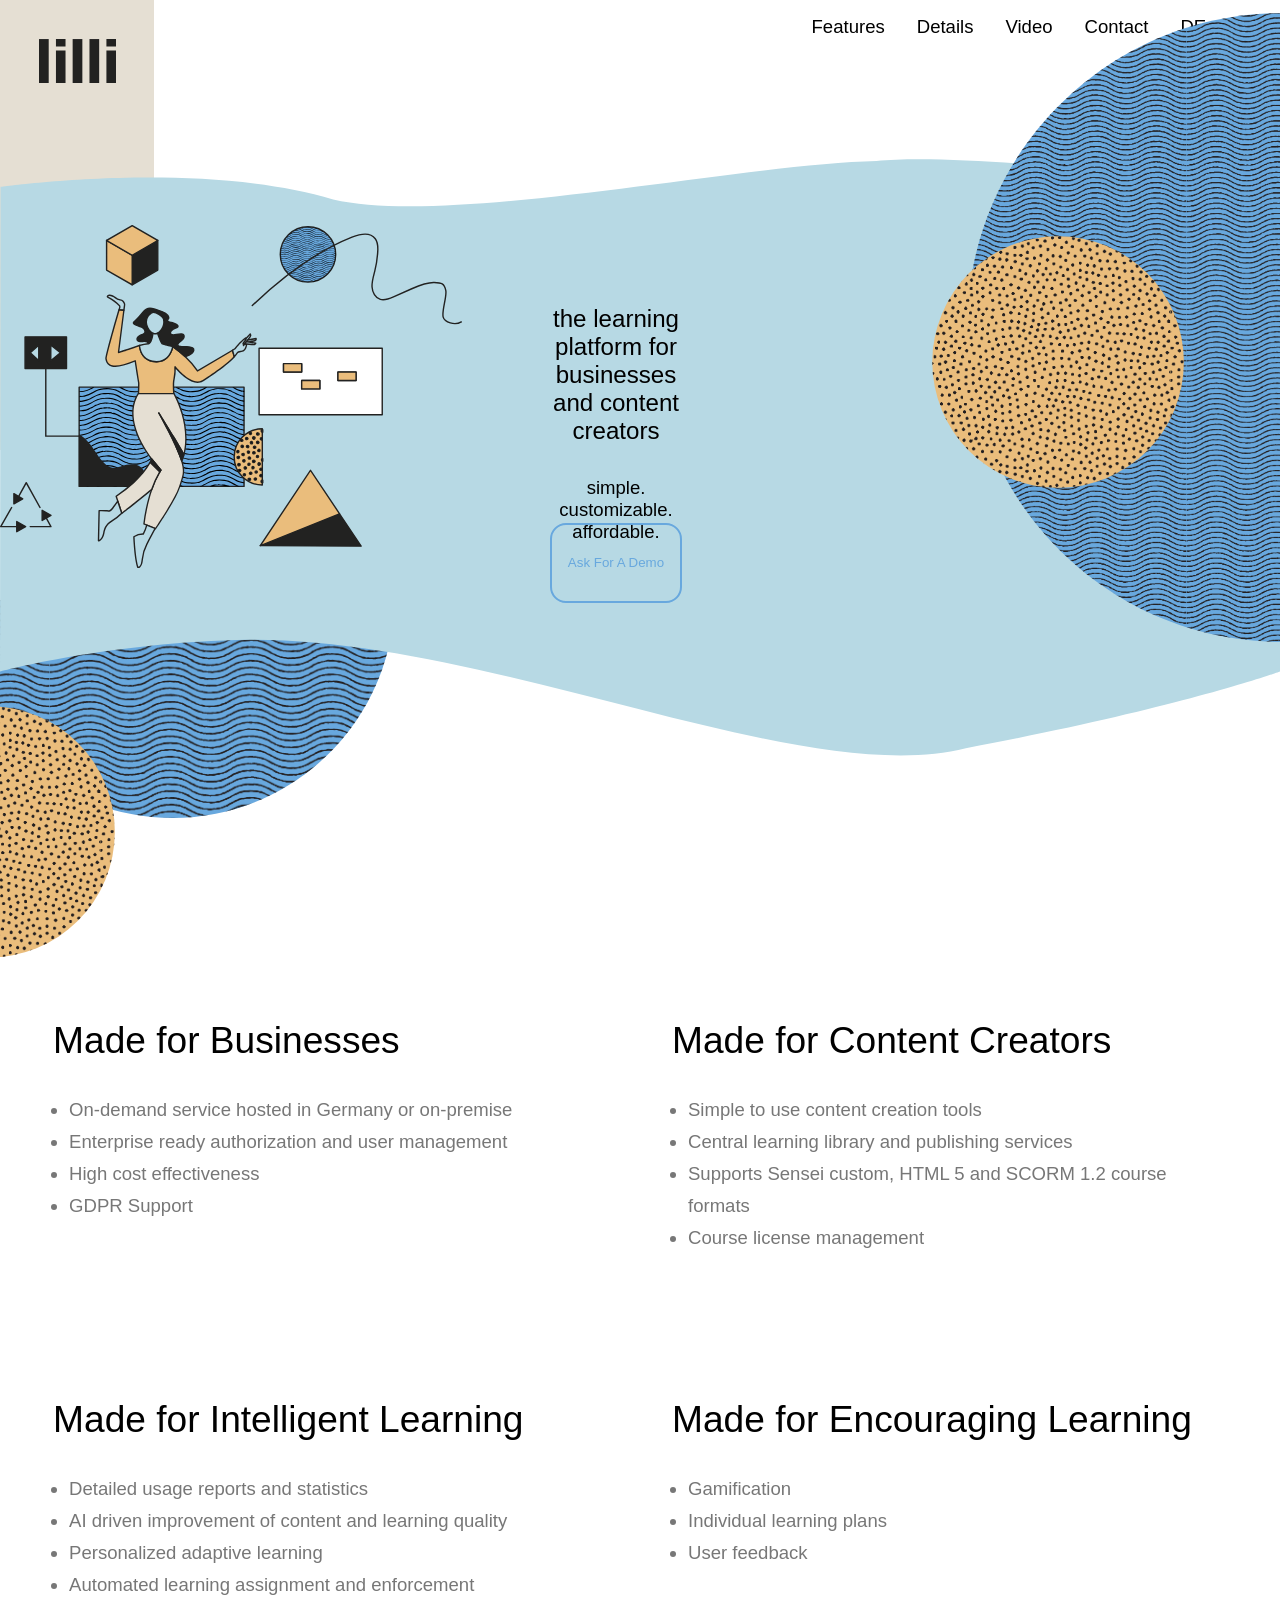
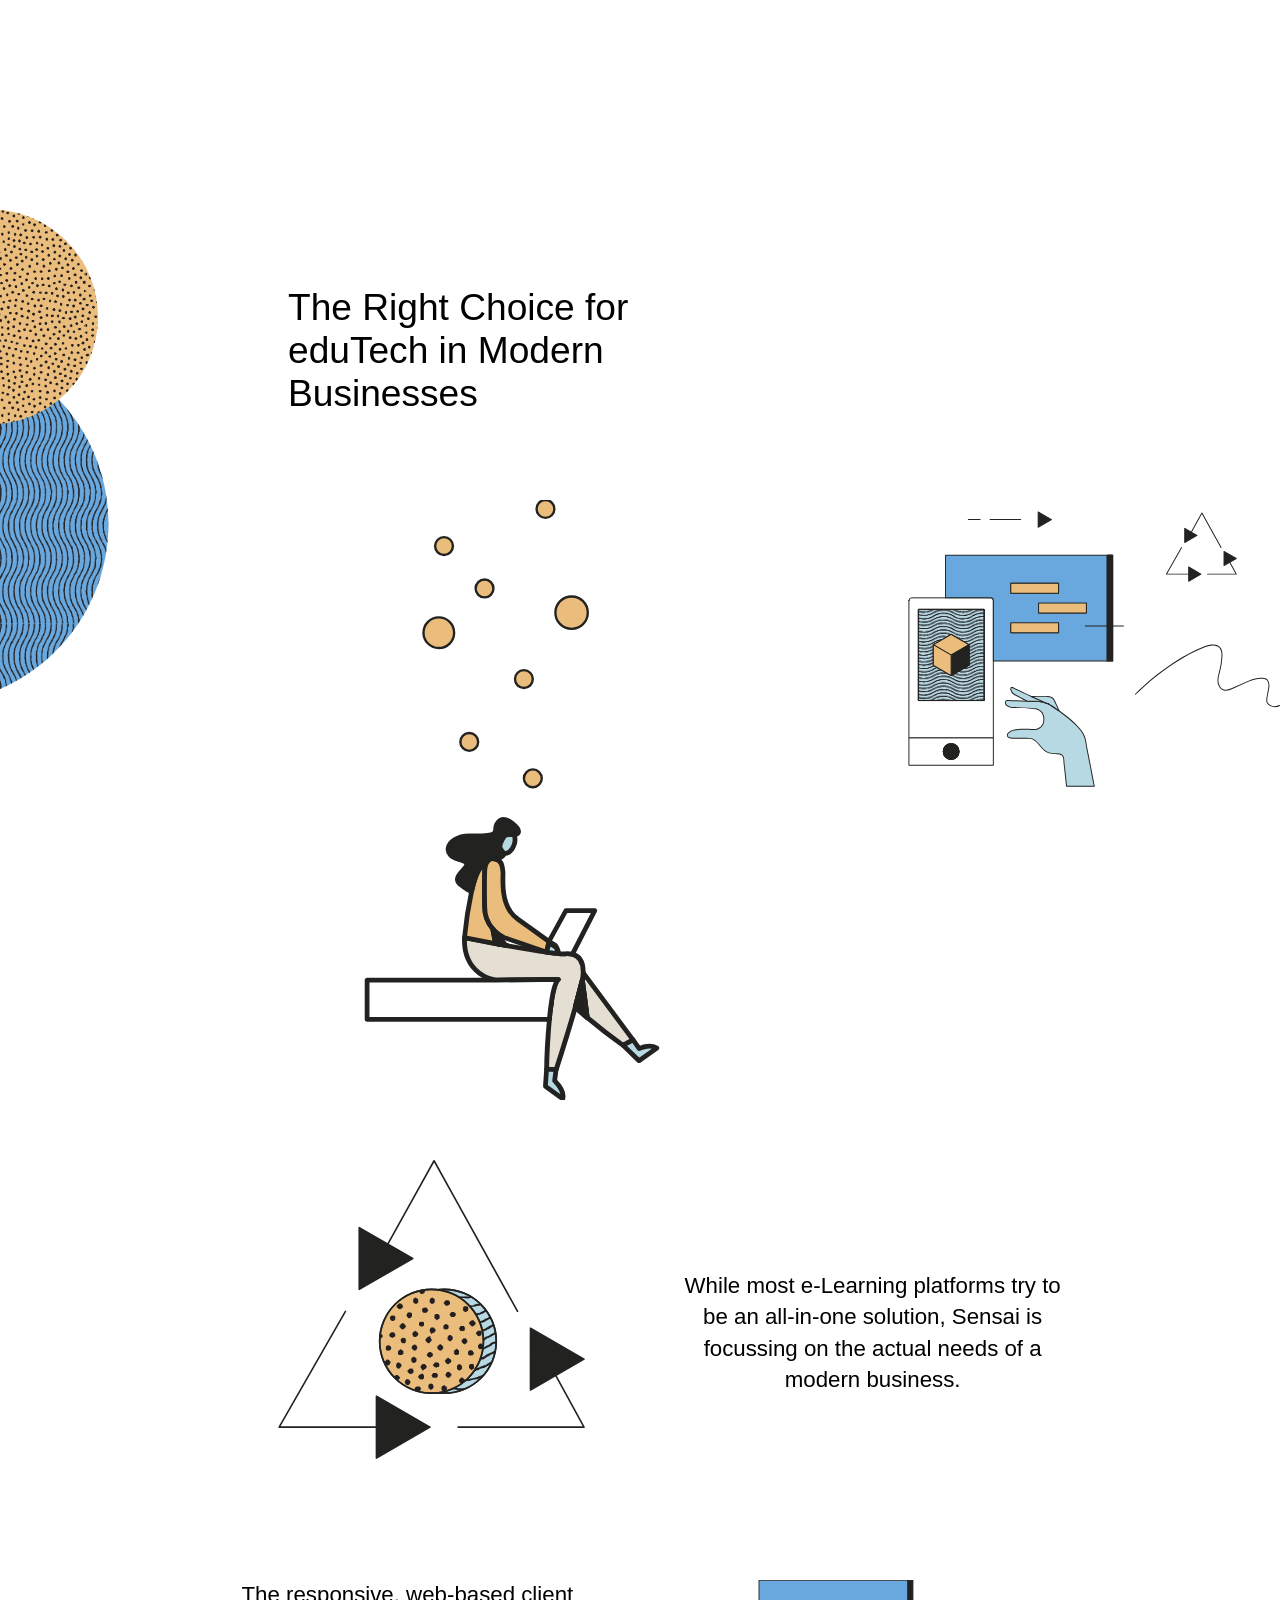
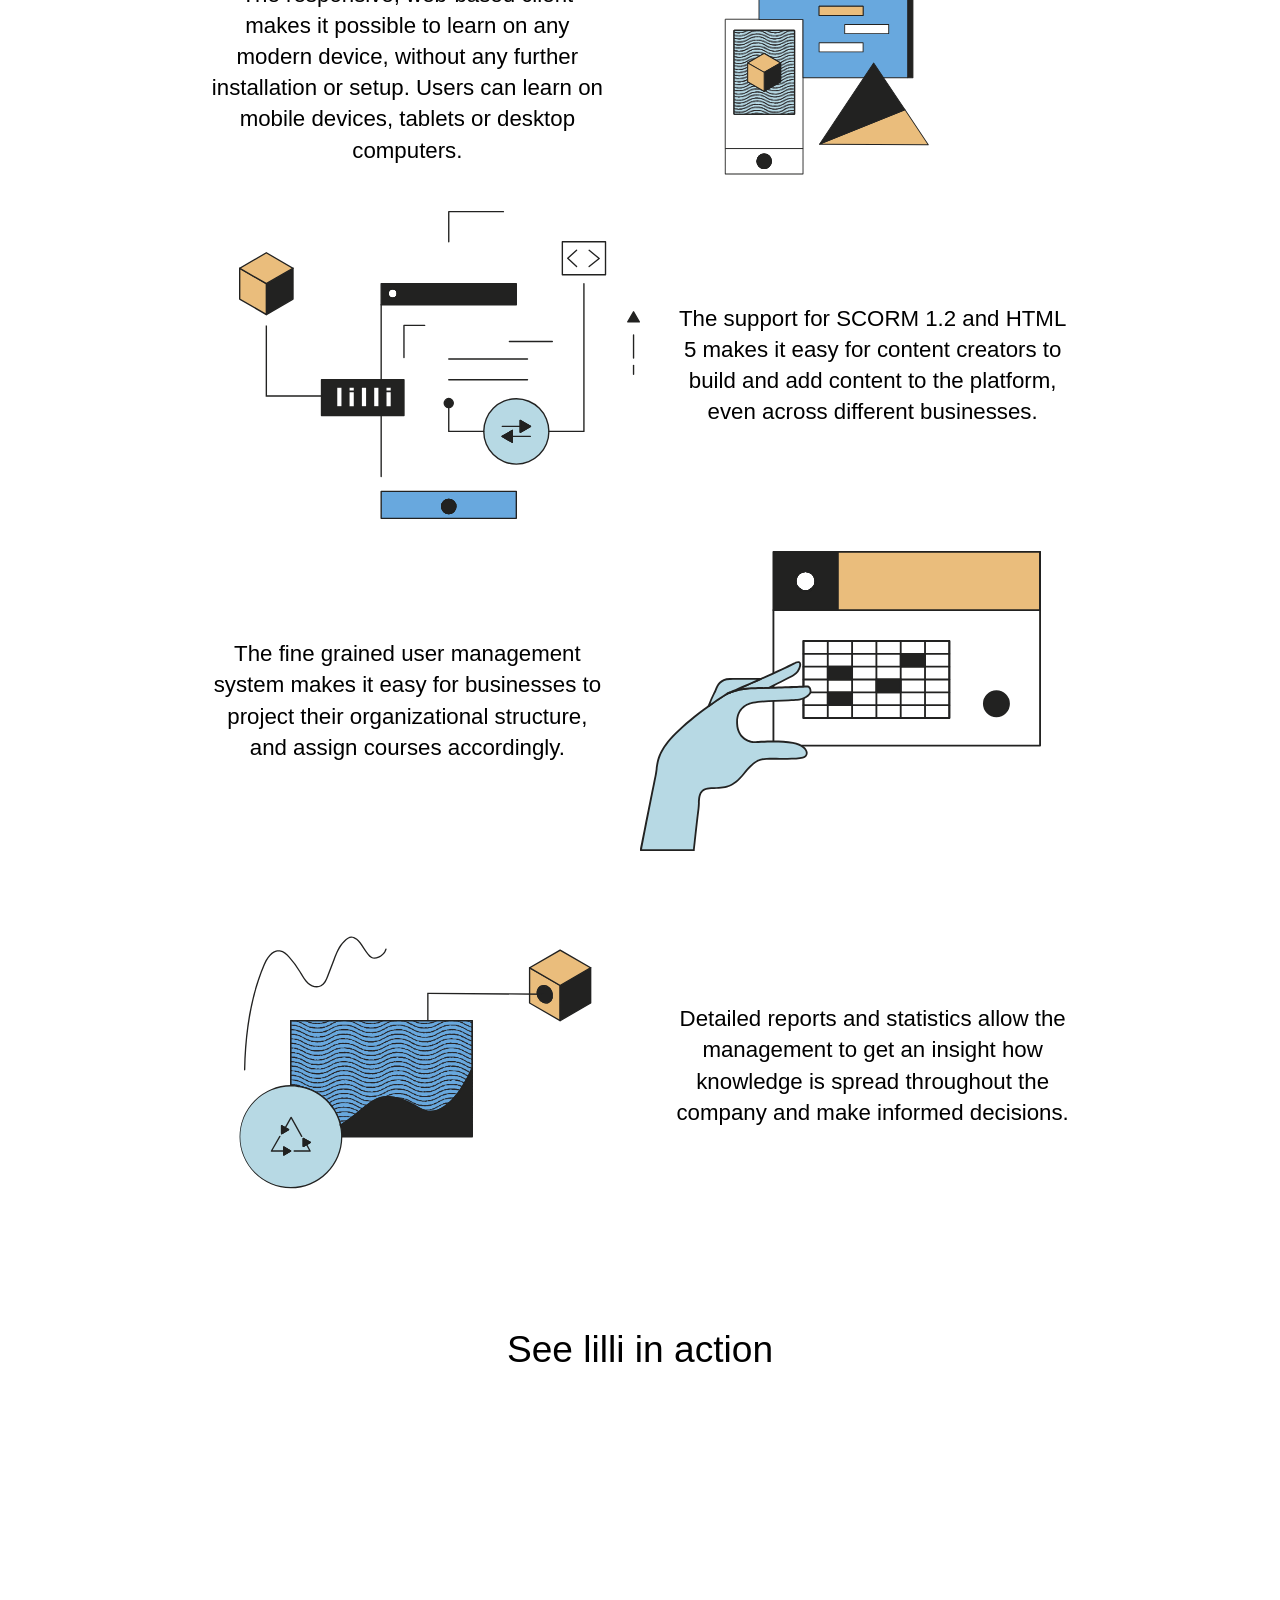
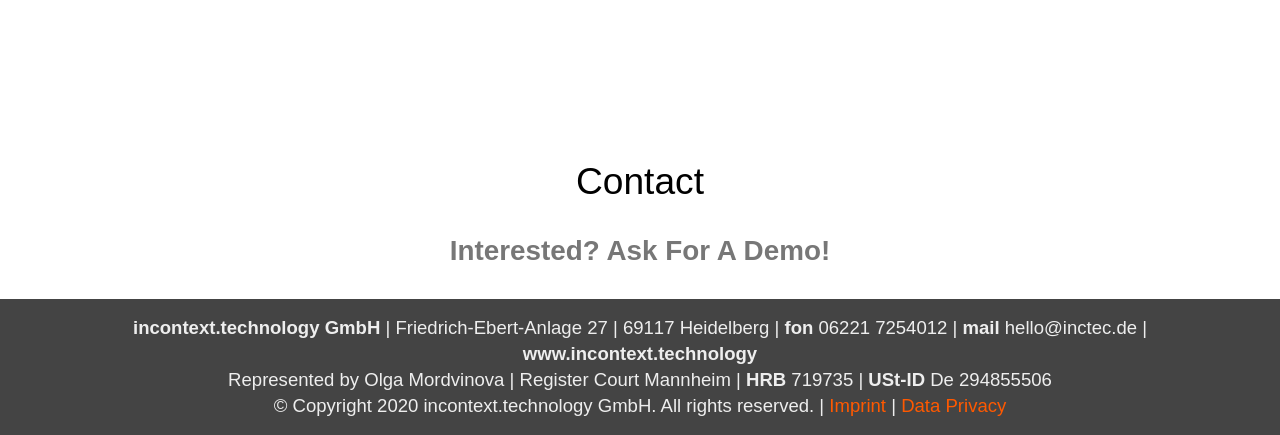
==== index.html @ 3fb10c0f "Build" ====
<!DOCTYPE html><html lang=en><head><meta charset=utf-8><meta http-equiv=X-UA-Compatible content="IE=edge"><meta name=viewport content="width=device-width,initial-scale=1"><link rel=stylesheet href=/css/animate.css><link rel=icon href=/favicon.ico><title>lilli e-learning</title><link href=/css/app.6aef5bbb.css rel=preload as=style><link href=/js/app.1c3b5dbb.js rel=preload as=script><link href=/js/chunk-vendors.791f448d.js rel=preload as=script><link href=/css/app.6aef5bbb.css rel=stylesheet></head><body><noscript><strong>We're sorry but lilli-vue doesn't work properly without JavaScript enabled. Please enable it to continue.</strong></noscript><div id=app></div><script src=/js/chunk-vendors.791f448d.js></script><script src=/js/app.1c3b5dbb.js></script></body></html>
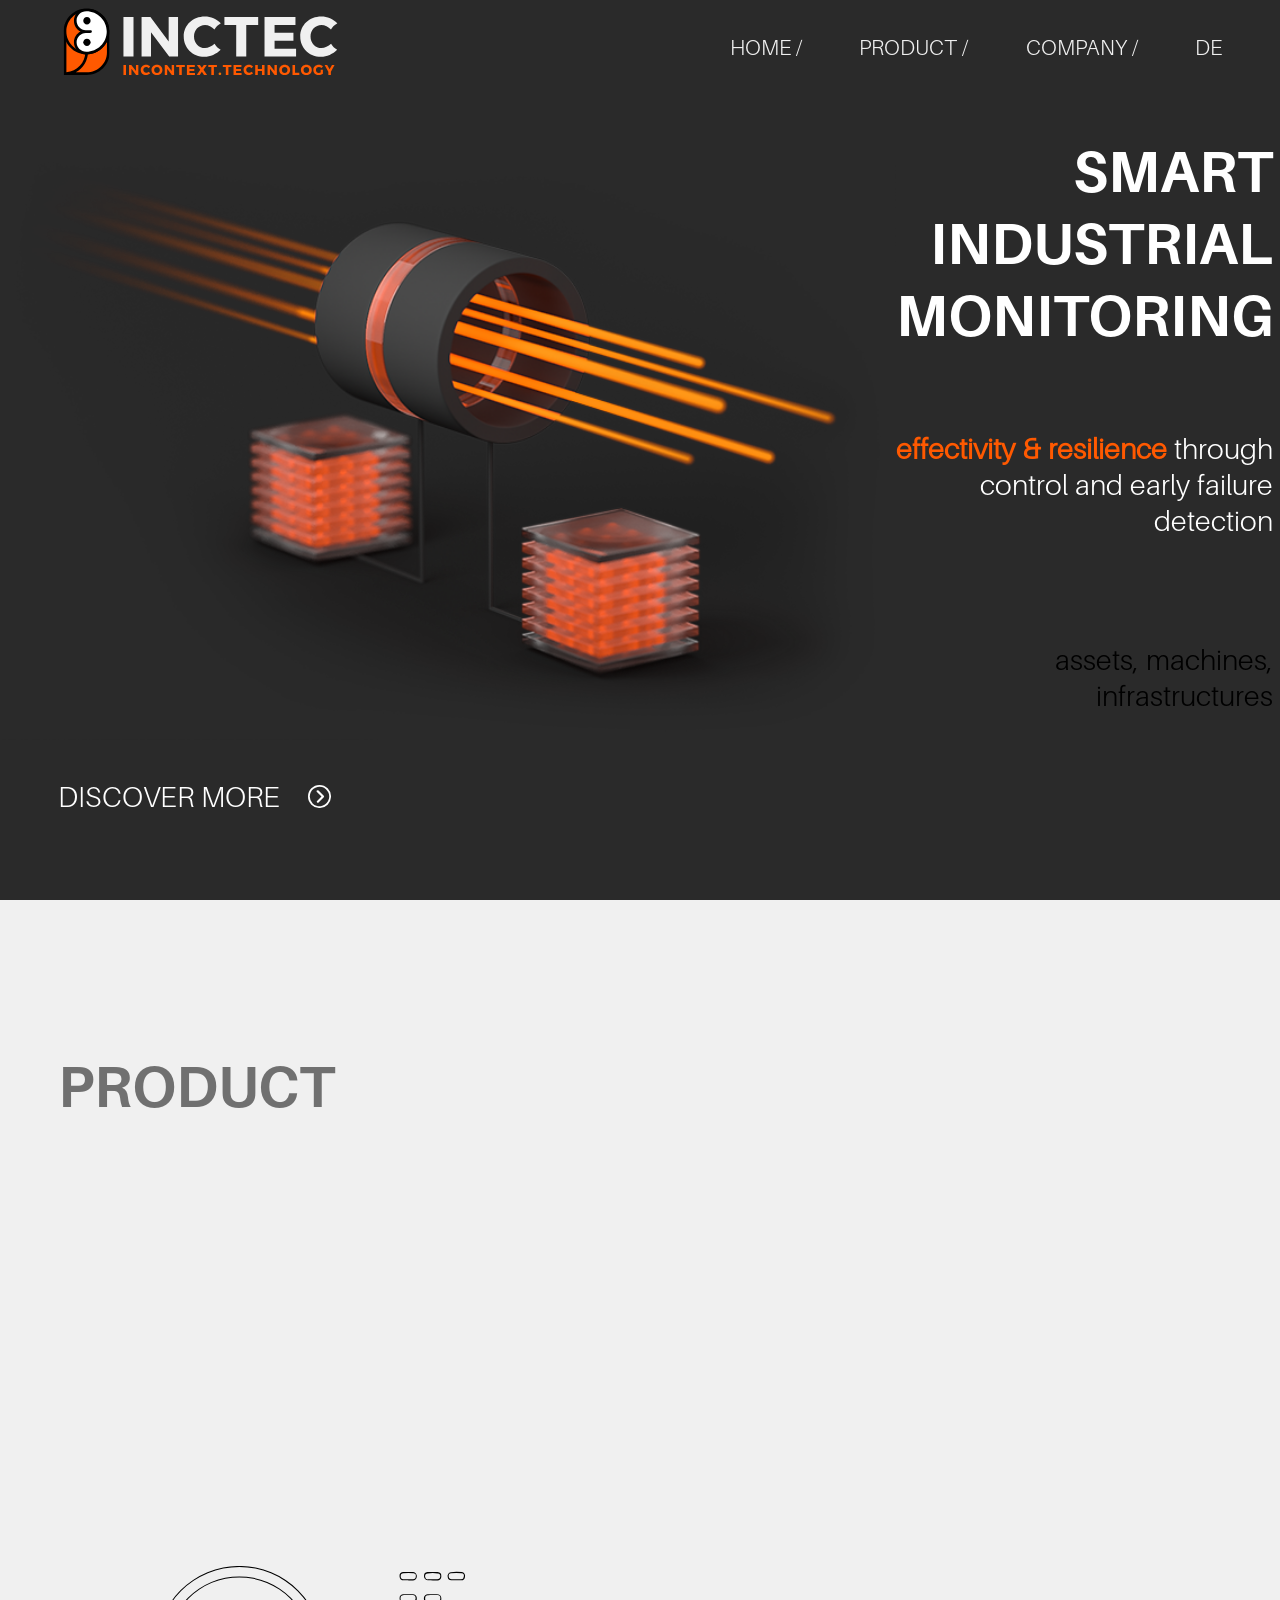
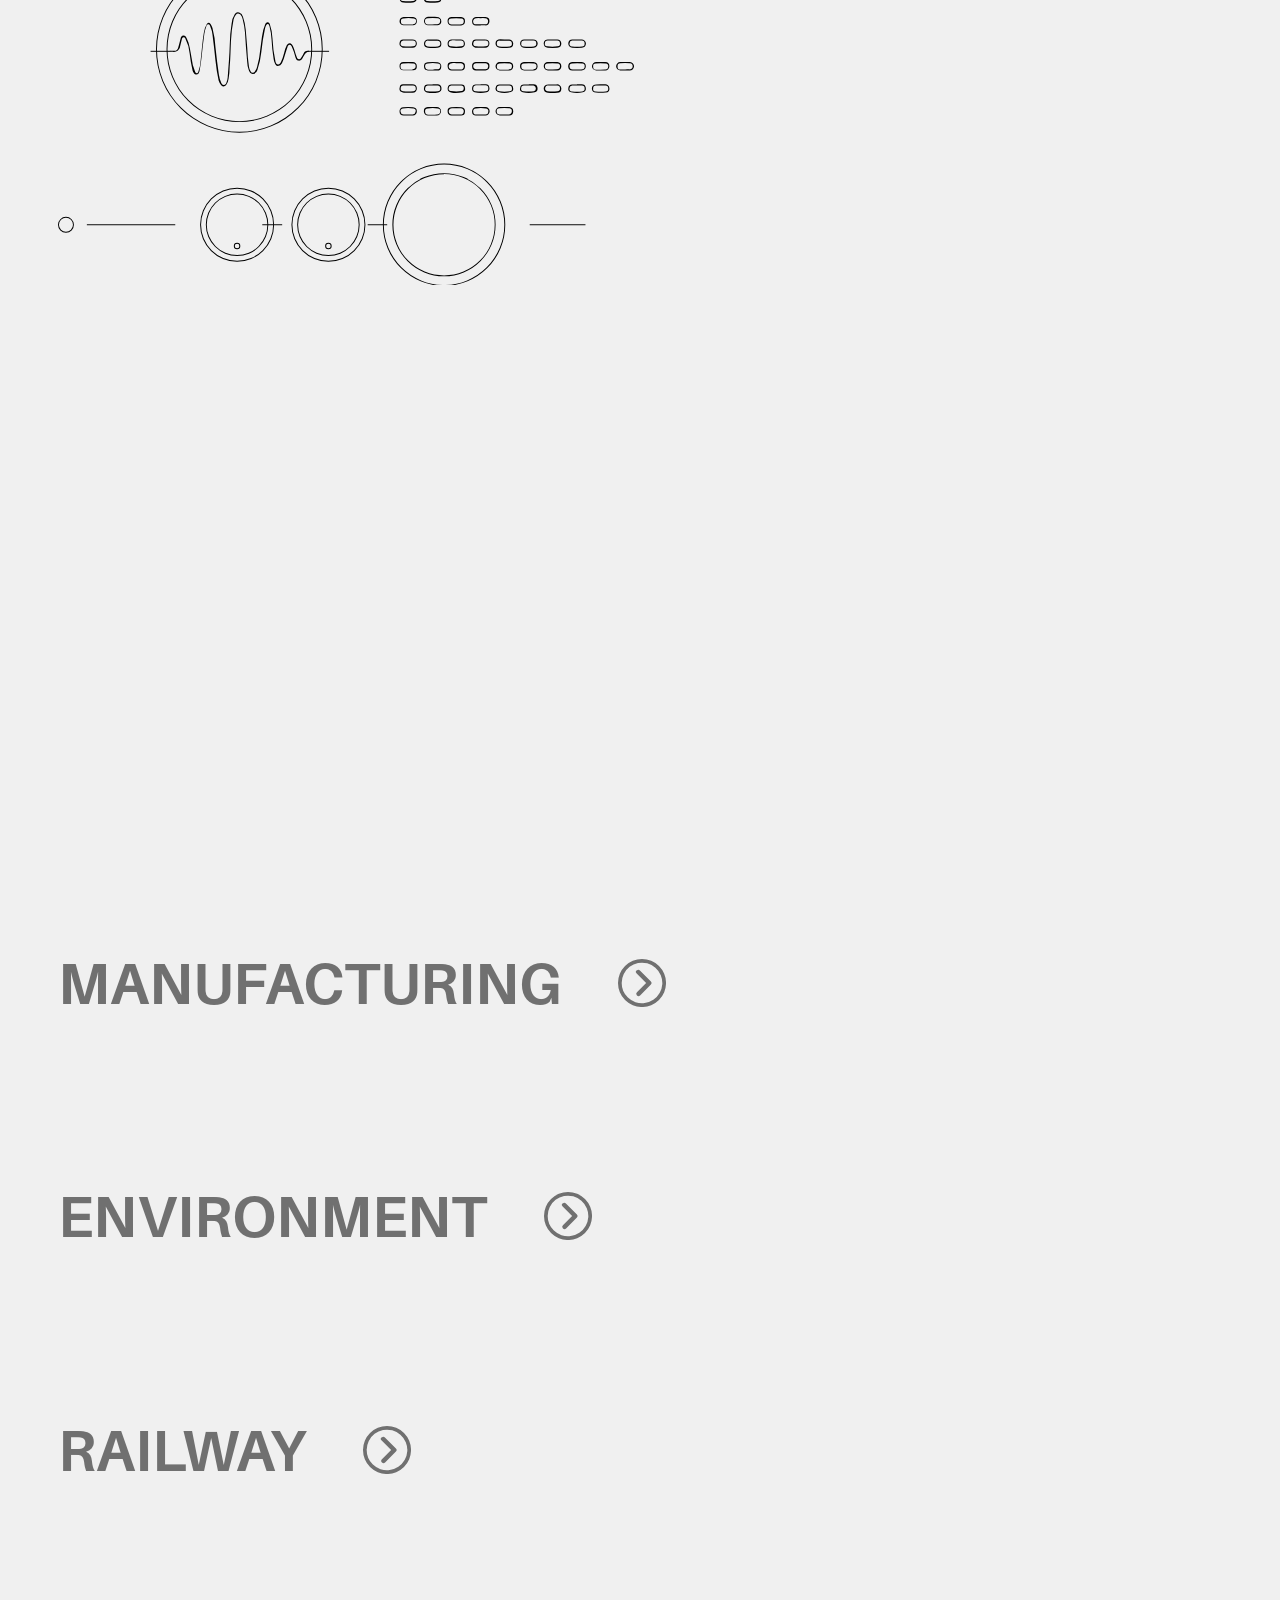
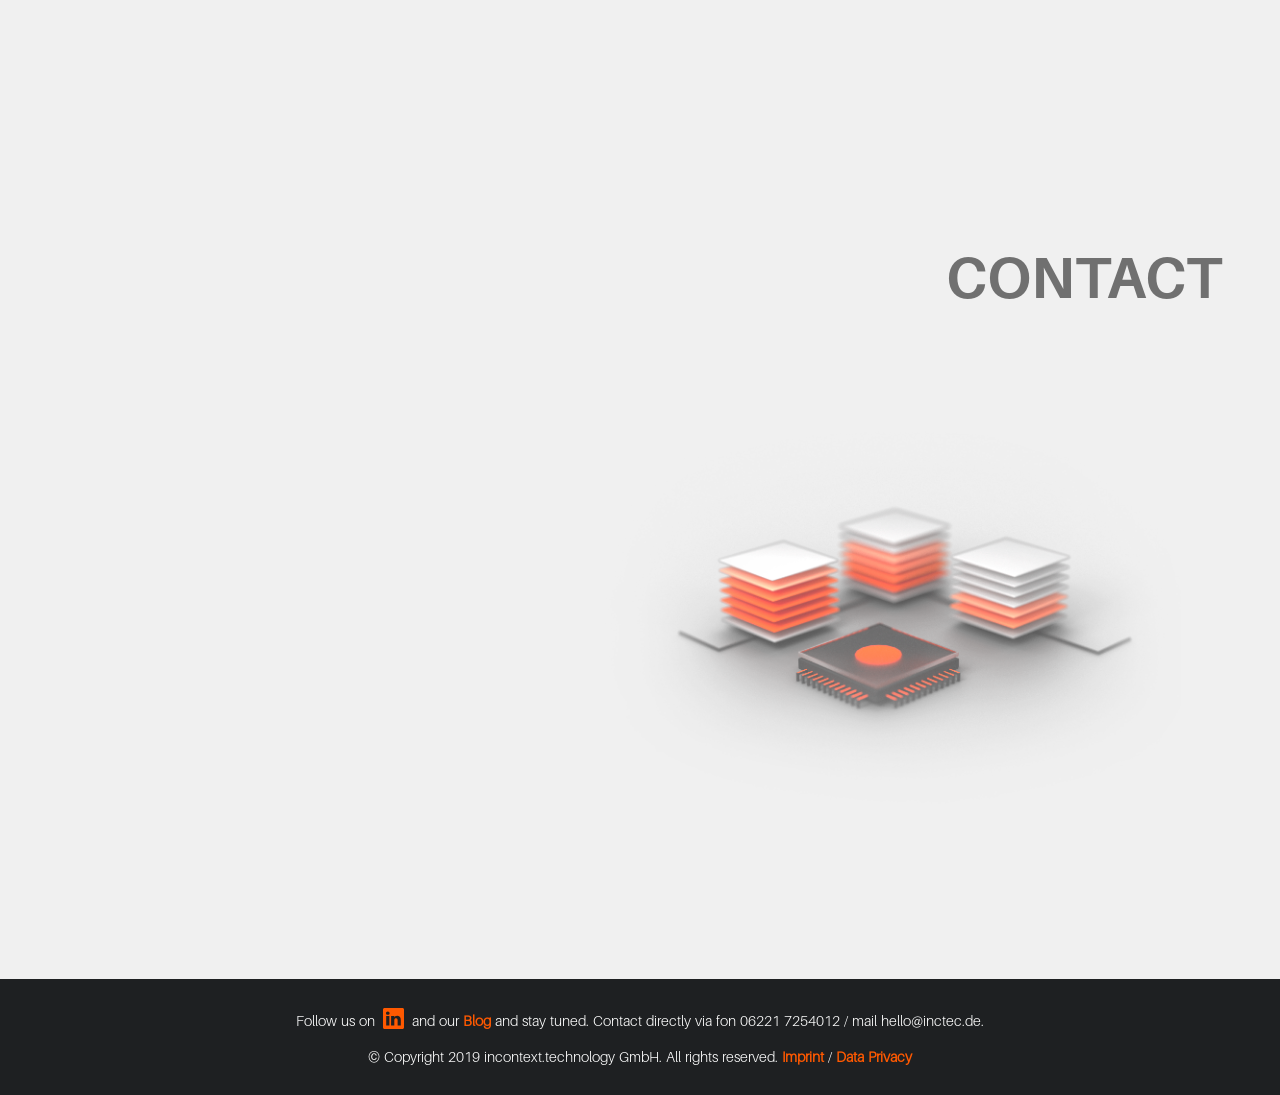
==== commit 3ff5309d: "Build" ====
--- a/index.html
+++ b/index.html
@@ -1 +1,40 @@
-<!DOCTYPE html><html lang=en><head><meta charset=utf-8><meta http-equiv=X-UA-Compatible content="IE=edge"><meta name=viewport content="width=device-width,initial-scale=1"><link rel=stylesheet href=/css/animate.css><link rel=icon href=/favicon.ico><title>lilli e-learning</title><link href=/css/app.6aef5bbb.css rel=preload as=style><link href=/js/app.1c3b5dbb.js rel=preload as=script><link href=/js/chunk-vendors.791f448d.js rel=preload as=script><link href=/css/app.6aef5bbb.css rel=stylesheet></head><body><noscript><strong>We're sorry but lilli-vue doesn't work properly without JavaScript enabled. Please enable it to continue.</strong></noscript><div id=app></div><script src=/js/chunk-vendors.791f448d.js></script><script src=/js/app.1c3b5dbb.js></script></body></html>+<!doctype html>
+<html data-n-head-ssr>
+  <head>
+    <title>inctec</title><meta data-n-head="ssr" charset="utf-8"><meta data-n-head="ssr" name="viewport" content="width=device-width,initial-scale=1"><meta data-n-head="ssr" data-hid="description" name="description" content=""><link data-n-head="ssr" rel="apple-touch-icon" sizes="180x180" href="/apple-touch-icon.png"><link data-n-head="ssr" rel="icon" type="image/png" sizes="32x32" href="/favicon-32x32.png"><link data-n-head="ssr" rel="icon" type="image/png" sizes="16x16" href="/favicon-16x16.png"><link data-n-head="ssr" rel="manifest" href="/site.webmanifest"><link data-n-head="ssr" rel="mask-icon" href="/safari-pinned-tab.svg" color="#5bbad5"><link data-n-head="ssr" rel="icon" type="image/x-icon" href="/favicon.ico"><link rel="preload" href="/_nuxt/73c72b4.js" as="script"><link rel="preload" href="/_nuxt/3818dc6.js" as="script"><link rel="preload" href="/_nuxt/6049a89.js" as="script"><link rel="preload" href="/_nuxt/32f80d7.js" as="script"><link rel="preload" href="/_nuxt/b8cbcbb.js" as="script"><style data-vue-ssr-id="517a8dd7:0 71b9472c:0 fa7ff0ca:0 78ee6106:0 1b7833da:0 f6b95dd4:0 1930a9a0:0">code[class*=language-],pre[class*=language-]{color:#000;background:0 0;text-shadow:0 1px #fff;font-family:Consolas,Monaco,"Andale Mono","Ubuntu Mono",monospace;font-size:1em;text-align:left;white-space:pre;word-spacing:normal;word-break:normal;word-wrap:normal;line-height:1.5;-moz-tab-size:4;-o-tab-size:4;tab-size:4;-webkit-hyphens:none;-ms-hyphens:none;hyphens:none}code[class*=language-] ::-moz-selection,code[class*=language-]::-moz-selection,pre[class*=language-] ::-moz-selection,pre[class*=language-]::-moz-selection{text-shadow:none;background:#b3d4fc}code[class*=language-] ::selection,code[class*=language-]::selection,pre[class*=language-] ::selection,pre[class*=language-]::selection{text-shadow:none;background:#b3d4fc}@media print{code[class*=language-],pre[class*=language-]{text-shadow:none}}pre[class*=language-]{padding:1em;margin:.5em 0;overflow:auto}:not(pre)>code[class*=language-],pre[class*=language-]{background:#f5f2f0}:not(pre)>code[class*=language-]{padding:.1em;border-radius:.3em;white-space:normal}.token.cdata,.token.comment,.token.doctype,.token.prolog{color:#708090}.token.punctuation{color:#999}.token.namespace{opacity:.7}.token.boolean,.token.constant,.token.deleted,.token.number,.token.property,.token.symbol,.token.tag{color:#905}.token.attr-name,.token.builtin,.token.char,.token.inserted,.token.selector,.token.string{color:#690}.language-css .token.string,.style .token.string,.token.entity,.token.operator,.token.url{color:#9a6e3a;background:hsla(0,0%,100%,.5)}.token.atrule,.token.attr-value,.token.keyword{color:#07a}.token.class-name,.token.function{color:#dd4a68}.token.important,.token.regex,.token.variable{color:#e90}.token.bold,.token.important{font-weight:700}.token.italic{font-style:italic}.token.entity{cursor:help}/*!
+ * animate.css - https://animate.style/
+ * Version - 4.1.1
+ * Licensed under the MIT license - http://opensource.org/licenses/MIT
+ *
+ * Copyright (c) 2020 Animate.css
+ */:root{--animate-duration:1s;--animate-delay:1s;--animate-repeat:1}.animate__animated{-webkit-animation-duration:1s;-webkit-animation-duration:var(--animate-duration);animation-duration:1s;animation-duration:var(--animate-duration);-webkit-animation-fill-mode:both;animation-fill-mode:both}.animate__animated.animate__infinite{-webkit-animation-iteration-count:infinite;animation-iteration-count:infinite}.animate__animated.animate__repeat-1{-webkit-animation-iteration-count:1;-webkit-animation-iteration-count:var(--animate-repeat);animation-iteration-count:1;animation-iteration-count:var(--animate-repeat)}.animate__animated.animate__repeat-2{-webkit-animation-iteration-count:2;-webkit-animation-iteration-count:calc(var(--animate-repeat)*2);animation-iteration-count:2;animation-iteration-count:calc(var(--animate-repeat)*2)}.animate__animated.animate__repeat-3{-webkit-animation-iteration-count:3;-webkit-animation-iteration-count:calc(var(--animate-repeat)*3);animation-iteration-count:3;animation-iteration-count:calc(var(--animate-repeat)*3)}.animate__animated.animate__delay-1s{-webkit-animation-delay:1s;-webkit-animation-delay:var(--animate-delay);animation-delay:1s;animation-delay:var(--animate-delay)}.animate__animated.animate__delay-2s{-webkit-animation-delay:2s;-webkit-animation-delay:calc(var(--animate-delay)*2);animation-delay:2s;animation-delay:calc(var(--animate-delay)*2)}.animate__animated.animate__delay-3s{-webkit-animation-delay:3s;-webkit-animation-delay:calc(var(--animate-delay)*3);animation-delay:3s;animation-delay:calc(var(--animate-delay)*3)}.animate__animated.animate__delay-4s{-webkit-animation-delay:4s;-webkit-animation-delay:calc(var(--animate-delay)*4);animation-delay:4s;animation-delay:calc(var(--animate-delay)*4)}.animate__animated.animate__delay-5s{-webkit-animation-delay:5s;-webkit-animation-delay:calc(var(--animate-delay)*5);animation-delay:5s;animation-delay:calc(var(--animate-delay)*5)}.animate__animated.animate__faster{-webkit-animation-duration:.5s;-webkit-animation-duration:calc(var(--animate-duration)/2);animation-duration:.5s;animation-duration:calc(var(--animate-duration)/2)}.animate__animated.animate__fast{-webkit-animation-duration:.8s;-webkit-animation-duration:calc(var(--animate-duration)*.8);animation-duration:.8s;animation-duration:calc(var(--animate-duration)*.8)}.animate__animated.animate__slow{-webkit-animation-duration:2s;-webkit-animation-duration:calc(var(--animate-duration)*2);animation-duration:2s;animation-duration:calc(var(--animate-duration)*2)}.animate__animated.animate__slower{-webkit-animation-duration:3s;-webkit-animation-duration:calc(var(--animate-duration)*3);animation-duration:3s;animation-duration:calc(var(--animate-duration)*3)}@media (prefers-reduced-motion:reduce),print{.animate__animated{-webkit-animation-duration:1ms!important;animation-duration:1ms!important;-webkit-transition-duration:1ms!important;transition-duration:1ms!important;-webkit-animation-iteration-count:1!important;animation-iteration-count:1!important}.animate__animated[class*=Out]{opacity:0}}@-webkit-keyframes bounce{0%,20%,53%,to{-webkit-animation-timing-function:cubic-bezier(.215,.61,.355,1);animation-timing-function:cubic-bezier(.215,.61,.355,1);-webkit-transform:translateZ(0);transform:translateZ(0)}40%,43%{-webkit-animation-timing-function:cubic-bezier(.755,.05,.855,.06);animation-timing-function:cubic-bezier(.755,.05,.855,.06);-webkit-transform:translate3d(0,-30px,0) scaleY(1.1);transform:translate3d(0,-30px,0) scaleY(1.1)}70%{-webkit-animation-timing-function:cubic-bezier(.755,.05,.855,.06);animation-timing-function:cubic-bezier(.755,.05,.855,.06);-webkit-transform:translate3d(0,-15px,0) scaleY(1.05);transform:translate3d(0,-15px,0) scaleY(1.05)}80%{-webkit-transition-timing-function:cubic-bezier(.215,.61,.355,1);transition-timing-function:cubic-bezier(.215,.61,.355,1);-webkit-transform:translateZ(0) scaleY(.95);transform:translateZ(0) scaleY(.95)}90%{-webkit-transform:translate3d(0,-4px,0) scaleY(1.02);transform:translate3d(0,-4px,0) scaleY(1.02)}}@keyframes bounce{0%,20%,53%,to{-webkit-animation-timing-function:cubic-bezier(.215,.61,.355,1);animation-timing-function:cubic-bezier(.215,.61,.355,1);-webkit-transform:translateZ(0);transform:translateZ(0)}40%,43%{-webkit-animation-timing-function:cubic-bezier(.755,.05,.855,.06);animation-timing-function:cubic-bezier(.755,.05,.855,.06);-webkit-transform:translate3d(0,-30px,0) scaleY(1.1);transform:translate3d(0,-30px,0) scaleY(1.1)}70%{-webkit-animation-timing-function:cubic-bezier(.755,.05,.855,.06);animation-timing-function:cubic-bezier(.755,.05,.855,.06);-webkit-transform:translate3d(0,-15px,0) scaleY(1.05);transform:translate3d(0,-15px,0) scaleY(1.05)}80%{-webkit-transition-timing-function:cubic-bezier(.215,.61,.355,1);transition-timing-function:cubic-bezier(.215,.61,.355,1);-webkit-transform:translateZ(0) scaleY(.95);transform:translateZ(0) scaleY(.95)}90%{-webkit-transform:translate3d(0,-4px,0) scaleY(1.02);transform:translate3d(0,-4px,0) scaleY(1.02)}}.animate__bounce{-webkit-animation-name:bounce;animation-name:bounce;-webkit-transform-origin:center bottom;transform-origin:center bottom}@-webkit-keyframes flash{0%,50%,to{opacity:1}25%,75%{opacity:0}}@keyframes flash{0%,50%,to{opacity:1}25%,75%{opacity:0}}.animate__flash{-webkit-animation-name:flash;animation-name:flash}@-webkit-keyframes pulse{0%{-webkit-transform:scaleX(1);transform:scaleX(1)}50%{-webkit-transform:scale3d(1.05,1.05,1.05);transform:scale3d(1.05,1.05,1.05)}to{-webkit-transform:scaleX(1);transform:scaleX(1)}}@keyframes pulse{0%{-webkit-transform:scaleX(1);transform:scaleX(1)}50%{-webkit-transform:scale3d(1.05,1.05,1.05);transform:scale3d(1.05,1.05,1.05)}to{-webkit-transform:scaleX(1);transform:scaleX(1)}}.animate__pulse{-webkit-animation-name:pulse;animation-name:pulse;-webkit-animation-timing-function:ease-in-out;animation-timing-function:ease-in-out}@-webkit-keyframes rubberBand{0%{-webkit-transform:scaleX(1);transform:scaleX(1)}30%{-webkit-transform:scale3d(1.25,.75,1);transform:scale3d(1.25,.75,1)}40%{-webkit-transform:scale3d(.75,1.25,1);transform:scale3d(.75,1.25,1)}50%{-webkit-transform:scale3d(1.15,.85,1);transform:scale3d(1.15,.85,1)}65%{-webkit-transform:scale3d(.95,1.05,1);transform:scale3d(.95,1.05,1)}75%{-webkit-transform:scale3d(1.05,.95,1);transform:scale3d(1.05,.95,1)}to{-webkit-transform:scaleX(1);transform:scaleX(1)}}@keyframes rubberBand{0%{-webkit-transform:scaleX(1);transform:scaleX(1)}30%{-webkit-transform:scale3d(1.25,.75,1);transform:scale3d(1.25,.75,1)}40%{-webkit-transform:scale3d(.75,1.25,1);transform:scale3d(.75,1.25,1)}50%{-webkit-transform:scale3d(1.15,.85,1);transform:scale3d(1.15,.85,1)}65%{-webkit-transform:scale3d(.95,1.05,1);transform:scale3d(.95,1.05,1)}75%{-webkit-transform:scale3d(1.05,.95,1);transform:scale3d(1.05,.95,1)}to{-webkit-transform:scaleX(1);transform:scaleX(1)}}.animate__rubberBand{-webkit-animation-name:rubberBand;animation-name:rubberBand}@-webkit-keyframes shakeX{0%,to{-webkit-transform:translateZ(0);transform:translateZ(0)}10%,30%,50%,70%,90%{-webkit-transform:translate3d(-10px,0,0);transform:translate3d(-10px,0,0)}20%,40%,60%,80%{-webkit-transform:translate3d(10px,0,0);transform:translate3d(10px,0,0)}}@keyframes shakeX{0%,to{-webkit-transform:translateZ(0);transform:translateZ(0)}10%,30%,50%,70%,90%{-webkit-transform:translate3d(-10px,0,0);transform:translate3d(-10px,0,0)}20%,40%,60%,80%{-webkit-transform:translate3d(10px,0,0);transform:translate3d(10px,0,0)}}.animate__shakeX{-webkit-animation-name:shakeX;animation-name:shakeX}@-webkit-keyframes shakeY{0%,to{-webkit-transform:translateZ(0);transform:translateZ(0)}10%,30%,50%,70%,90%{-webkit-transform:translate3d(0,-10px,0);transform:translate3d(0,-10px,0)}20%,40%,60%,80%{-webkit-transform:translate3d(0,10px,0);transform:translate3d(0,10px,0)}}@keyframes shakeY{0%,to{-webkit-transform:translateZ(0);transform:translateZ(0)}10%,30%,50%,70%,90%{-webkit-transform:translate3d(0,-10px,0);transform:translate3d(0,-10px,0)}20%,40%,60%,80%{-webkit-transform:translate3d(0,10px,0);transform:translate3d(0,10px,0)}}.animate__shakeY{-webkit-animation-name:shakeY;animation-name:shakeY}@-webkit-keyframes headShake{0%{-webkit-transform:translateX(0);transform:translateX(0)}6.5%{-webkit-transform:translateX(-6px) rotateY(-9deg);transform:translateX(-6px) rotateY(-9deg)}18.5%{-webkit-transform:translateX(5px) rotateY(7deg);transform:translateX(5px) rotateY(7deg)}31.5%{-webkit-transform:translateX(-3px) rotateY(-5deg);transform:translateX(-3px) rotateY(-5deg)}43.5%{-webkit-transform:translateX(2px) rotateY(3deg);transform:translateX(2px) rotateY(3deg)}50%{-webkit-transform:translateX(0);transform:translateX(0)}}@keyframes headShake{0%{-webkit-transform:translateX(0);transform:translateX(0)}6.5%{-webkit-transform:translateX(-6px) rotateY(-9deg);transform:translateX(-6px) rotateY(-9deg)}18.5%{-webkit-transform:translateX(5px) rotateY(7deg);transform:translateX(5px) rotateY(7deg)}31.5%{-webkit-transform:translateX(-3px) rotateY(-5deg);transform:translateX(-3px) rotateY(-5deg)}43.5%{-webkit-transform:translateX(2px) rotateY(3deg);transform:translateX(2px) rotateY(3deg)}50%{-webkit-transform:translateX(0);transform:translateX(0)}}.animate__headShake{-webkit-animation-timing-function:ease-in-out;animation-timing-function:ease-in-out;-webkit-animation-name:headShake;animation-name:headShake}@-webkit-keyframes swing{20%{-webkit-transform:rotate(15deg);transform:rotate(15deg)}40%{-webkit-transform:rotate(-10deg);transform:rotate(-10deg)}60%{-webkit-transform:rotate(5deg);transform:rotate(5deg)}80%{-webkit-transform:rotate(-5deg);transform:rotate(-5deg)}to{-webkit-transform:rotate(0);transform:rotate(0)}}@keyframes swing{20%{-webkit-transform:rotate(15deg);transform:rotate(15deg)}40%{-webkit-transform:rotate(-10deg);transform:rotate(-10deg)}60%{-webkit-transform:rotate(5deg);transform:rotate(5deg)}80%{-webkit-transform:rotate(-5deg);transform:rotate(-5deg)}to{-webkit-transform:rotate(0);transform:rotate(0)}}.animate__swing{-webkit-transform-origin:top center;transform-origin:top center;-webkit-animation-name:swing;animation-name:swing}@-webkit-keyframes tada{0%{-webkit-transform:scaleX(1);transform:scaleX(1)}10%,20%{-webkit-transform:scale3d(.9,.9,.9) rotate(-3deg);transform:scale3d(.9,.9,.9) rotate(-3deg)}30%,50%,70%,90%{-webkit-transform:scale3d(1.1,1.1,1.1) rotate(3deg);transform:scale3d(1.1,1.1,1.1) rotate(3deg)}40%,60%,80%{-webkit-transform:scale3d(1.1,1.1,1.1) rotate(-3deg);transform:scale3d(1.1,1.1,1.1) rotate(-3deg)}to{-webkit-transform:scaleX(1);transform:scaleX(1)}}@keyframes tada{0%{-webkit-transform:scaleX(1);transform:scaleX(1)}10%,20%{-webkit-transform:scale3d(.9,.9,.9) rotate(-3deg);transform:scale3d(.9,.9,.9) rotate(-3deg)}30%,50%,70%,90%{-webkit-transform:scale3d(1.1,1.1,1.1) rotate(3deg);transform:scale3d(1.1,1.1,1.1) rotate(3deg)}40%,60%,80%{-webkit-transform:scale3d(1.1,1.1,1.1) rotate(-3deg);transform:scale3d(1.1,1.1,1.1) rotate(-3deg)}to{-webkit-transform:scaleX(1);transform:scaleX(1)}}.animate__tada{-webkit-animation-name:tada;animation-name:tada}@-webkit-keyframes wobble{0%{-webkit-transform:translateZ(0);transform:translateZ(0)}15%{-webkit-transform:translate3d(-25%,0,0) rotate(-5deg);transform:translate3d(-25%,0,0) rotate(-5deg)}30%{-webkit-transform:translate3d(20%,0,0) rotate(3deg);transform:translate3d(20%,0,0) rotate(3deg)}45%{-webkit-transform:translate3d(-15%,0,0) rotate(-3deg);transform:translate3d(-15%,0,0) rotate(-3deg)}60%{-webkit-transform:translate3d(10%,0,0) rotate(2deg);transform:translate3d(10%,0,0) rotate(2deg)}75%{-webkit-transform:translate3d(-5%,0,0) rotate(-1deg);transform:translate3d(-5%,0,0) rotate(-1deg)}to{-webkit-transform:translateZ(0);transform:translateZ(0)}}@keyframes wobble{0%{-webkit-transform:translateZ(0);transform:translateZ(0)}15%{-webkit-transform:translate3d(-25%,0,0) rotate(-5deg);transform:translate3d(-25%,0,0) rotate(-5deg)}30%{-webkit-transform:translate3d(20%,0,0) rotate(3deg);transform:translate3d(20%,0,0) rotate(3deg)}45%{-webkit-transform:translate3d(-15%,0,0) rotate(-3deg);transform:translate3d(-15%,0,0) rotate(-3deg)}60%{-webkit-transform:translate3d(10%,0,0) rotate(2deg);transform:translate3d(10%,0,0) rotate(2deg)}75%{-webkit-transform:translate3d(-5%,0,0) rotate(-1deg);transform:translate3d(-5%,0,0) rotate(-1deg)}to{-webkit-transform:translateZ(0);transform:translateZ(0)}}.animate__wobble{-webkit-animation-name:wobble;animation-name:wobble}@-webkit-keyframes jello{0%,11.1%,to{-webkit-transform:translateZ(0);transform:translateZ(0)}22.2%{-webkit-transform:skewX(-12.5deg) skewY(-12.5deg);transform:skewX(-12.5deg) skewY(-12.5deg)}33.3%{-webkit-transform:skewX(6.25deg) skewY(6.25deg);transform:skewX(6.25deg) skewY(6.25deg)}44.4%{-webkit-transform:skewX(-3.125deg) skewY(-3.125deg);transform:skewX(-3.125deg) skewY(-3.125deg)}55.5%{-webkit-transform:skewX(1.5625deg) skewY(1.5625deg);transform:skewX(1.5625deg) skewY(1.5625deg)}66.6%{-webkit-transform:skewX(-.78125deg) skewY(-.78125deg);transform:skewX(-.78125deg) skewY(-.78125deg)}77.7%{-webkit-transform:skewX(.390625deg) skewY(.390625deg);transform:skewX(.390625deg) skewY(.390625deg)}88.8%{-webkit-transform:skewX(-.1953125deg) skewY(-.1953125deg);transform:skewX(-.1953125deg) skewY(-.1953125deg)}}@keyframes jello{0%,11.1%,to{-webkit-transform:translateZ(0);transform:translateZ(0)}22.2%{-webkit-transform:skewX(-12.5deg) skewY(-12.5deg);transform:skewX(-12.5deg) skewY(-12.5deg)}33.3%{-webkit-transform:skewX(6.25deg) skewY(6.25deg);transform:skewX(6.25deg) skewY(6.25deg)}44.4%{-webkit-transform:skewX(-3.125deg) skewY(-3.125deg);transform:skewX(-3.125deg) skewY(-3.125deg)}55.5%{-webkit-transform:skewX(1.5625deg) skewY(1.5625deg);transform:skewX(1.5625deg) skewY(1.5625deg)}66.6%{-webkit-transform:skewX(-.78125deg) skewY(-.78125deg);transform:skewX(-.78125deg) skewY(-.78125deg)}77.7%{-webkit-transform:skewX(.390625deg) skewY(.390625deg);transform:skewX(.390625deg) skewY(.390625deg)}88.8%{-webkit-transform:skewX(-.1953125deg) skewY(-.1953125deg);transform:skewX(-.1953125deg) skewY(-.1953125deg)}}.animate__jello{-webkit-animation-name:jello;animation-name:jello;-webkit-transform-origin:center;transform-origin:center}@-webkit-keyframes heartBeat{0%{-webkit-transform:scale(1);transform:scale(1)}14%{-webkit-transform:scale(1.3);transform:scale(1.3)}28%{-webkit-transform:scale(1);transform:scale(1)}42%{-webkit-transform:scale(1.3);transform:scale(1.3)}70%{-webkit-transform:scale(1);transform:scale(1)}}@keyframes heartBeat{0%{-webkit-transform:scale(1);transform:scale(1)}14%{-webkit-transform:scale(1.3);transform:scale(1.3)}28%{-webkit-transform:scale(1);transform:scale(1)}42%{-webkit-transform:scale(1.3);transform:scale(1.3)}70%{-webkit-transform:scale(1);transform:scale(1)}}.animate__heartBeat{-webkit-animation-name:heartBeat;animation-name:heartBeat;-webkit-animation-duration:1.3s;-webkit-animation-duration:calc(var(--animate-duration)*1.3);animation-duration:1.3s;animation-duration:calc(var(--animate-duration)*1.3);-webkit-animation-timing-function:ease-in-out;animation-timing-function:ease-in-out}@-webkit-keyframes backInDown{0%{-webkit-transform:translateY(-1200px) scale(.7);transform:translateY(-1200px) scale(.7);opacity:.7}80%{-webkit-transform:translateY(0) scale(.7);transform:translateY(0) scale(.7);opacity:.7}to{-webkit-transform:scale(1);transform:scale(1);opacity:1}}@keyframes backInDown{0%{-webkit-transform:translateY(-1200px) scale(.7);transform:translateY(-1200px) scale(.7);opacity:.7}80%{-webkit-transform:translateY(0) scale(.7);transform:translateY(0) scale(.7);opacity:.7}to{-webkit-transform:scale(1);transform:scale(1);opacity:1}}.animate__backInDown{-webkit-animation-name:backInDown;animation-name:backInDown}@-webkit-keyframes backInLeft{0%{-webkit-transform:translateX(-2000px) scale(.7);transform:translateX(-2000px) scale(.7);opacity:.7}80%{-webkit-transform:translateX(0) scale(.7);transform:translateX(0) scale(.7);opacity:.7}to{-webkit-transform:scale(1);transform:scale(1);opacity:1}}@keyframes backInLeft{0%{-webkit-transform:translateX(-2000px) scale(.7);transform:translateX(-2000px) scale(.7);opacity:.7}80%{-webkit-transform:translateX(0) scale(.7);transform:translateX(0) scale(.7);opacity:.7}to{-webkit-transform:scale(1);transform:scale(1);opacity:1}}.animate__backInLeft{-webkit-animation-name:backInLeft;animation-name:backInLeft}@-webkit-keyframes backInRight{0%{-webkit-transform:translateX(2000px) scale(.7);transform:translateX(2000px) scale(.7);opacity:.7}80%{-webkit-transform:translateX(0) scale(.7);transform:translateX(0) scale(.7);opacity:.7}to{-webkit-transform:scale(1);transform:scale(1);opacity:1}}@keyframes backInRight{0%{-webkit-transform:translateX(2000px) scale(.7);transform:translateX(2000px) scale(.7);opacity:.7}80%{-webkit-transform:translateX(0) scale(.7);transform:translateX(0) scale(.7);opacity:.7}to{-webkit-transform:scale(1);transform:scale(1);opacity:1}}.animate__backInRight{-webkit-animation-name:backInRight;animation-name:backInRight}@-webkit-keyframes backInUp{0%{-webkit-transform:translateY(1200px) scale(.7);transform:translateY(1200px) scale(.7);opacity:.7}80%{-webkit-transform:translateY(0) scale(.7);transform:translateY(0) scale(.7);opacity:.7}to{-webkit-transform:scale(1);transform:scale(1);opacity:1}}@keyframes backInUp{0%{-webkit-transform:translateY(1200px) scale(.7);transform:translateY(1200px) scale(.7);opacity:.7}80%{-webkit-transform:translateY(0) scale(.7);transform:translateY(0) scale(.7);opacity:.7}to{-webkit-transform:scale(1);transform:scale(1);opacity:1}}.animate__backInUp{-webkit-animation-name:backInUp;animation-name:backInUp}@-webkit-keyframes backOutDown{0%{-webkit-transform:scale(1);transform:scale(1);opacity:1}20%{-webkit-transform:translateY(0) scale(.7);transform:translateY(0) scale(.7);opacity:.7}to{-webkit-transform:translateY(700px) scale(.7);transform:translateY(700px) scale(.7);opacity:.7}}@keyframes backOutDown{0%{-webkit-transform:scale(1);transform:scale(1);opacity:1}20%{-webkit-transform:translateY(0) scale(.7);transform:translateY(0) scale(.7);opacity:.7}to{-webkit-transform:translateY(700px) scale(.7);transform:translateY(700px) scale(.7);opacity:.7}}.animate__backOutDown{-webkit-animation-name:backOutDown;animation-name:backOutDown}@-webkit-keyframes backOutLeft{0%{-webkit-transform:scale(1);transform:scale(1);opacity:1}20%{-webkit-transform:translateX(0) scale(.7);transform:translateX(0) scale(.7);opacity:.7}to{-webkit-transform:translateX(-2000px) scale(.7);transform:translateX(-2000px) scale(.7);opacity:.7}}@keyframes backOutLeft{0%{-webkit-transform:scale(1);transform:scale(1);opacity:1}20%{-webkit-transform:translateX(0) scale(.7);transform:translateX(0) scale(.7);opacity:.7}to{-webkit-transform:translateX(-2000px) scale(.7);transform:translateX(-2000px) scale(.7);opacity:.7}}.animate__backOutLeft{-webkit-animation-name:backOutLeft;animation-name:backOutLeft}@-webkit-keyframes backOutRight{0%{-webkit-transform:scale(1);transform:scale(1);opacity:1}20%{-webkit-transform:translateX(0) scale(.7);transform:translateX(0) scale(.7);opacity:.7}to{-webkit-transform:translateX(2000px) scale(.7);transform:translateX(2000px) scale(.7);opacity:.7}}@keyframes backOutRight{0%{-webkit-transform:scale(1);transform:scale(1);opacity:1}20%{-webkit-transform:translateX(0) scale(.7);transform:translateX(0) scale(.7);opacity:.7}to{-webkit-transform:translateX(2000px) scale(.7);transform:translateX(2000px) scale(.7);opacity:.7}}.animate__backOutRight{-webkit-animation-name:backOutRight;animation-name:backOutRight}@-webkit-keyframes backOutUp{0%{-webkit-transform:scale(1);transform:scale(1);opacity:1}20%{-webkit-transform:translateY(0) scale(.7);transform:translateY(0) scale(.7);opacity:.7}to{-webkit-transform:translateY(-700px) scale(.7);transform:translateY(-700px) scale(.7);opacity:.7}}@keyframes backOutUp{0%{-webkit-transform:scale(1);transform:scale(1);opacity:1}20%{-webkit-transform:translateY(0) scale(.7);transform:translateY(0) scale(.7);opacity:.7}to{-webkit-transform:translateY(-700px) scale(.7);transform:translateY(-700px) scale(.7);opacity:.7}}.animate__backOutUp{-webkit-animation-name:backOutUp;animation-name:backOutUp}@-webkit-keyframes bounceIn{0%,20%,40%,60%,80%,to{-webkit-animation-timing-function:cubic-bezier(.215,.61,.355,1);animation-timing-function:cubic-bezier(.215,.61,.355,1)}0%{opacity:0;-webkit-transform:scale3d(.3,.3,.3);transform:scale3d(.3,.3,.3)}20%{-webkit-transform:scale3d(1.1,1.1,1.1);transform:scale3d(1.1,1.1,1.1)}40%{-webkit-transform:scale3d(.9,.9,.9);transform:scale3d(.9,.9,.9)}60%{opacity:1;-webkit-transform:scale3d(1.03,1.03,1.03);transform:scale3d(1.03,1.03,1.03)}80%{-webkit-transform:scale3d(.97,.97,.97);transform:scale3d(.97,.97,.97)}to{opacity:1;-webkit-transform:scaleX(1);transform:scaleX(1)}}@keyframes bounceIn{0%,20%,40%,60%,80%,to{-webkit-animation-timing-function:cubic-bezier(.215,.61,.355,1);animation-timing-function:cubic-bezier(.215,.61,.355,1)}0%{opacity:0;-webkit-transform:scale3d(.3,.3,.3);transform:scale3d(.3,.3,.3)}20%{-webkit-transform:scale3d(1.1,1.1,1.1);transform:scale3d(1.1,1.1,1.1)}40%{-webkit-transform:scale3d(.9,.9,.9);transform:scale3d(.9,.9,.9)}60%{opacity:1;-webkit-transform:scale3d(1.03,1.03,1.03);transform:scale3d(1.03,1.03,1.03)}80%{-webkit-transform:scale3d(.97,.97,.97);transform:scale3d(.97,.97,.97)}to{opacity:1;-webkit-transform:scaleX(1);transform:scaleX(1)}}.animate__bounceIn{-webkit-animation-duration:.75s;-webkit-animation-duration:calc(var(--animate-duration)*.75);animation-duration:.75s;animation-duration:calc(var(--animate-duration)*.75);-webkit-animation-name:bounceIn;animation-name:bounceIn}@-webkit-keyframes bounceInDown{0%,60%,75%,90%,to{-webkit-animation-timing-function:cubic-bezier(.215,.61,.355,1);animation-timing-function:cubic-bezier(.215,.61,.355,1)}0%{opacity:0;-webkit-transform:translate3d(0,-3000px,0) scaleY(3);transform:translate3d(0,-3000px,0) scaleY(3)}60%{opacity:1;-webkit-transform:translate3d(0,25px,0) scaleY(.9);transform:translate3d(0,25px,0) scaleY(.9)}75%{-webkit-transform:translate3d(0,-10px,0) scaleY(.95);transform:translate3d(0,-10px,0) scaleY(.95)}90%{-webkit-transform:translate3d(0,5px,0) scaleY(.985);transform:translate3d(0,5px,0) scaleY(.985)}to{-webkit-transform:translateZ(0);transform:translateZ(0)}}@keyframes bounceInDown{0%,60%,75%,90%,to{-webkit-animation-timing-function:cubic-bezier(.215,.61,.355,1);animation-timing-function:cubic-bezier(.215,.61,.355,1)}0%{opacity:0;-webkit-transform:translate3d(0,-3000px,0) scaleY(3);transform:translate3d(0,-3000px,0) scaleY(3)}60%{opacity:1;-webkit-transform:translate3d(0,25px,0) scaleY(.9);transform:translate3d(0,25px,0) scaleY(.9)}75%{-webkit-transform:translate3d(0,-10px,0) scaleY(.95);transform:translate3d(0,-10px,0) scaleY(.95)}90%{-webkit-transform:translate3d(0,5px,0) scaleY(.985);transform:translate3d(0,5px,0) scaleY(.985)}to{-webkit-transform:translateZ(0);transform:translateZ(0)}}.animate__bounceInDown{-webkit-animation-name:bounceInDown;animation-name:bounceInDown}@-webkit-keyframes bounceInLeft{0%,60%,75%,90%,to{-webkit-animation-timing-function:cubic-bezier(.215,.61,.355,1);animation-timing-function:cubic-bezier(.215,.61,.355,1)}0%{opacity:0;-webkit-transform:translate3d(-3000px,0,0) scaleX(3);transform:translate3d(-3000px,0,0) scaleX(3)}60%{opacity:1;-webkit-transform:translate3d(25px,0,0) scaleX(1);transform:translate3d(25px,0,0) scaleX(1)}75%{-webkit-transform:translate3d(-10px,0,0) scaleX(.98);transform:translate3d(-10px,0,0) scaleX(.98)}90%{-webkit-transform:translate3d(5px,0,0) scaleX(.995);transform:translate3d(5px,0,0) scaleX(.995)}to{-webkit-transform:translateZ(0);transform:translateZ(0)}}@keyframes bounceInLeft{0%,60%,75%,90%,to{-webkit-animation-timing-function:cubic-bezier(.215,.61,.355,1);animation-timing-function:cubic-bezier(.215,.61,.355,1)}0%{opacity:0;-webkit-transform:translate3d(-3000px,0,0) scaleX(3);transform:translate3d(-3000px,0,0) scaleX(3)}60%{opacity:1;-webkit-transform:translate3d(25px,0,0) scaleX(1);transform:translate3d(25px,0,0) scaleX(1)}75%{-webkit-transform:translate3d(-10px,0,0) scaleX(.98);transform:translate3d(-10px,0,0) scaleX(.98)}90%{-webkit-transform:translate3d(5px,0,0) scaleX(.995);transform:translate3d(5px,0,0) scaleX(.995)}to{-webkit-transform:translateZ(0);transform:translateZ(0)}}.animate__bounceInLeft{-webkit-animation-name:bounceInLeft;animation-name:bounceInLeft}@-webkit-keyframes bounceInRight{0%,60%,75%,90%,to{-webkit-animation-timing-function:cubic-bezier(.215,.61,.355,1);animation-timing-function:cubic-bezier(.215,.61,.355,1)}0%{opacity:0;-webkit-transform:translate3d(3000px,0,0) scaleX(3);transform:translate3d(3000px,0,0) scaleX(3)}60%{opacity:1;-webkit-transform:translate3d(-25px,0,0) scaleX(1);transform:translate3d(-25px,0,0) scaleX(1)}75%{-webkit-transform:translate3d(10px,0,0) scaleX(.98);transform:translate3d(10px,0,0) scaleX(.98)}90%{-webkit-transform:translate3d(-5px,0,0) scaleX(.995);transform:translate3d(-5px,0,0) scaleX(.995)}to{-webkit-transform:translateZ(0);transform:translateZ(0)}}@keyframes bounceInRight{0%,60%,75%,90%,to{-webkit-animation-timing-function:cubic-bezier(.215,.61,.355,1);animation-timing-function:cubic-bezier(.215,.61,.355,1)}0%{opacity:0;-webkit-transform:translate3d(3000px,0,0) scaleX(3);transform:translate3d(3000px,0,0) scaleX(3)}60%{opacity:1;-webkit-transform:translate3d(-25px,0,0) scaleX(1);transform:translate3d(-25px,0,0) scaleX(1)}75%{-webkit-transform:translate3d(10px,0,0) scaleX(.98);transform:translate3d(10px,0,0) scaleX(.98)}90%{-webkit-transform:translate3d(-5px,0,0) scaleX(.995);transform:translate3d(-5px,0,0) scaleX(.995)}to{-webkit-transform:translateZ(0);transform:translateZ(0)}}.animate__bounceInRight{-webkit-animation-name:bounceInRight;animation-name:bounceInRight}@-webkit-keyframes bounceInUp{0%,60%,75%,90%,to{-webkit-animation-timing-function:cubic-bezier(.215,.61,.355,1);animation-timing-function:cubic-bezier(.215,.61,.355,1)}0%{opacity:0;-webkit-transform:translate3d(0,3000px,0) scaleY(5);transform:translate3d(0,3000px,0) scaleY(5)}60%{opacity:1;-webkit-transform:translate3d(0,-20px,0) scaleY(.9);transform:translate3d(0,-20px,0) scaleY(.9)}75%{-webkit-transform:translate3d(0,10px,0) scaleY(.95);transform:translate3d(0,10px,0) scaleY(.95)}90%{-webkit-transform:translate3d(0,-5px,0) scaleY(.985);transform:translate3d(0,-5px,0) scaleY(.985)}to{-webkit-transform:translateZ(0);transform:translateZ(0)}}@keyframes bounceInUp{0%,60%,75%,90%,to{-webkit-animation-timing-function:cubic-bezier(.215,.61,.355,1);animation-timing-function:cubic-bezier(.215,.61,.355,1)}0%{opacity:0;-webkit-transform:translate3d(0,3000px,0) scaleY(5);transform:translate3d(0,3000px,0) scaleY(5)}60%{opacity:1;-webkit-transform:translate3d(0,-20px,0) scaleY(.9);transform:translate3d(0,-20px,0) scaleY(.9)}75%{-webkit-transform:translate3d(0,10px,0) scaleY(.95);transform:translate3d(0,10px,0) scaleY(.95)}90%{-webkit-transform:translate3d(0,-5px,0) scaleY(.985);transform:translate3d(0,-5px,0) scaleY(.985)}to{-webkit-transform:translateZ(0);transform:translateZ(0)}}.animate__bounceInUp{-webkit-animation-name:bounceInUp;animation-name:bounceInUp}@-webkit-keyframes bounceOut{20%{-webkit-transform:scale3d(.9,.9,.9);transform:scale3d(.9,.9,.9)}50%,55%{opacity:1;-webkit-transform:scale3d(1.1,1.1,1.1);transform:scale3d(1.1,1.1,1.1)}to{opacity:0;-webkit-transform:scale3d(.3,.3,.3);transform:scale3d(.3,.3,.3)}}@keyframes bounceOut{20%{-webkit-transform:scale3d(.9,.9,.9);transform:scale3d(.9,.9,.9)}50%,55%{opacity:1;-webkit-transform:scale3d(1.1,1.1,1.1);transform:scale3d(1.1,1.1,1.1)}to{opacity:0;-webkit-transform:scale3d(.3,.3,.3);transform:scale3d(.3,.3,.3)}}.animate__bounceOut{-webkit-animation-duration:.75s;-webkit-animation-duration:calc(var(--animate-duration)*.75);animation-duration:.75s;animation-duration:calc(var(--animate-duration)*.75);-webkit-animation-name:bounceOut;animation-name:bounceOut}@-webkit-keyframes bounceOutDown{20%{-webkit-transform:translate3d(0,10px,0) scaleY(.985);transform:translate3d(0,10px,0) scaleY(.985)}40%,45%{opacity:1;-webkit-transform:translate3d(0,-20px,0) scaleY(.9);transform:translate3d(0,-20px,0) scaleY(.9)}to{opacity:0;-webkit-transform:translate3d(0,2000px,0) scaleY(3);transform:translate3d(0,2000px,0) scaleY(3)}}@keyframes bounceOutDown{20%{-webkit-transform:translate3d(0,10px,0) scaleY(.985);transform:translate3d(0,10px,0) scaleY(.985)}40%,45%{opacity:1;-webkit-transform:translate3d(0,-20px,0) scaleY(.9);transform:translate3d(0,-20px,0) scaleY(.9)}to{opacity:0;-webkit-transform:translate3d(0,2000px,0) scaleY(3);transform:translate3d(0,2000px,0) scaleY(3)}}.animate__bounceOutDown{-webkit-animation-name:bounceOutDown;animation-name:bounceOutDown}@-webkit-keyframes bounceOutLeft{20%{opacity:1;-webkit-transform:translate3d(20px,0,0) scaleX(.9);transform:translate3d(20px,0,0) scaleX(.9)}to{opacity:0;-webkit-transform:translate3d(-2000px,0,0) scaleX(2);transform:translate3d(-2000px,0,0) scaleX(2)}}@keyframes bounceOutLeft{20%{opacity:1;-webkit-transform:translate3d(20px,0,0) scaleX(.9);transform:translate3d(20px,0,0) scaleX(.9)}to{opacity:0;-webkit-transform:translate3d(-2000px,0,0) scaleX(2);transform:translate3d(-2000px,0,0) scaleX(2)}}.animate__bounceOutLeft{-webkit-animation-name:bounceOutLeft;animation-name:bounceOutLeft}@-webkit-keyframes bounceOutRight{20%{opacity:1;-webkit-transform:translate3d(-20px,0,0) scaleX(.9);transform:translate3d(-20px,0,0) scaleX(.9)}to{opacity:0;-webkit-transform:translate3d(2000px,0,0) scaleX(2);transform:translate3d(2000px,0,0) scaleX(2)}}@keyframes bounceOutRight{20%{opacity:1;-webkit-transform:translate3d(-20px,0,0) scaleX(.9);transform:translate3d(-20px,0,0) scaleX(.9)}to{opacity:0;-webkit-transform:translate3d(2000px,0,0) scaleX(2);transform:translate3d(2000px,0,0) scaleX(2)}}.animate__bounceOutRight{-webkit-animation-name:bounceOutRight;animation-name:bounceOutRight}@-webkit-keyframes bounceOutUp{20%{-webkit-transform:translate3d(0,-10px,0) scaleY(.985);transform:translate3d(0,-10px,0) scaleY(.985)}40%,45%{opacity:1;-webkit-transform:translate3d(0,20px,0) scaleY(.9);transform:translate3d(0,20px,0) scaleY(.9)}to{opacity:0;-webkit-transform:translate3d(0,-2000px,0) scaleY(3);transform:translate3d(0,-2000px,0) scaleY(3)}}@keyframes bounceOutUp{20%{-webkit-transform:translate3d(0,-10px,0) scaleY(.985);transform:translate3d(0,-10px,0) scaleY(.985)}40%,45%{opacity:1;-webkit-transform:translate3d(0,20px,0) scaleY(.9);transform:translate3d(0,20px,0) scaleY(.9)}to{opacity:0;-webkit-transform:translate3d(0,-2000px,0) scaleY(3);transform:translate3d(0,-2000px,0) scaleY(3)}}.animate__bounceOutUp{-webkit-animation-name:bounceOutUp;animation-name:bounceOutUp}@-webkit-keyframes fadeIn{0%{opacity:0}to{opacity:1}}@keyframes fadeIn{0%{opacity:0}to{opacity:1}}.animate__fadeIn{-webkit-animation-name:fadeIn;animation-name:fadeIn}@-webkit-keyframes fadeInDown{0%{opacity:0;-webkit-transform:translate3d(0,-100%,0);transform:translate3d(0,-100%,0)}to{opacity:1;-webkit-transform:translateZ(0);transform:translateZ(0)}}@keyframes fadeInDown{0%{opacity:0;-webkit-transform:translate3d(0,-100%,0);transform:translate3d(0,-100%,0)}to{opacity:1;-webkit-transform:translateZ(0);transform:translateZ(0)}}.animate__fadeInDown{-webkit-animation-name:fadeInDown;animation-name:fadeInDown}@-webkit-keyframes fadeInDownBig{0%{opacity:0;-webkit-transform:translate3d(0,-2000px,0);transform:translate3d(0,-2000px,0)}to{opacity:1;-webkit-transform:translateZ(0);transform:translateZ(0)}}@keyframes fadeInDownBig{0%{opacity:0;-webkit-transform:translate3d(0,-2000px,0);transform:translate3d(0,-2000px,0)}to{opacity:1;-webkit-transform:translateZ(0);transform:translateZ(0)}}.animate__fadeInDownBig{-webkit-animation-name:fadeInDownBig;animation-name:fadeInDownBig}@-webkit-keyframes fadeInLeft{0%{opacity:0;-webkit-transform:translate3d(-100%,0,0);transform:translate3d(-100%,0,0)}to{opacity:1;-webkit-transform:translateZ(0);transform:translateZ(0)}}@keyframes fadeInLeft{0%{opacity:0;-webkit-transform:translate3d(-100%,0,0);transform:translate3d(-100%,0,0)}to{opacity:1;-webkit-transform:translateZ(0);transform:translateZ(0)}}.animate__fadeInLeft{-webkit-animation-name:fadeInLeft;animation-name:fadeInLeft}@-webkit-keyframes fadeInLeftBig{0%{opacity:0;-webkit-transform:translate3d(-2000px,0,0);transform:translate3d(-2000px,0,0)}to{opacity:1;-webkit-transform:translateZ(0);transform:translateZ(0)}}@keyframes fadeInLeftBig{0%{opacity:0;-webkit-transform:translate3d(-2000px,0,0);transform:translate3d(-2000px,0,0)}to{opacity:1;-webkit-transform:translateZ(0);transform:translateZ(0)}}.animate__fadeInLeftBig{-webkit-animation-name:fadeInLeftBig;animation-name:fadeInLeftBig}@-webkit-keyframes fadeInRight{0%{opacity:0;-webkit-transform:translate3d(100%,0,0);transform:translate3d(100%,0,0)}to{opacity:1;-webkit-transform:translateZ(0);transform:translateZ(0)}}@keyframes fadeInRight{0%{opacity:0;-webkit-transform:translate3d(100%,0,0);transform:translate3d(100%,0,0)}to{opacity:1;-webkit-transform:translateZ(0);transform:translateZ(0)}}.animate__fadeInRight{-webkit-animation-name:fadeInRight;animation-name:fadeInRight}@-webkit-keyframes fadeInRightBig{0%{opacity:0;-webkit-transform:translate3d(2000px,0,0);transform:translate3d(2000px,0,0)}to{opacity:1;-webkit-transform:translateZ(0);transform:translateZ(0)}}@keyframes fadeInRightBig{0%{opacity:0;-webkit-transform:translate3d(2000px,0,0);transform:translate3d(2000px,0,0)}to{opacity:1;-webkit-transform:translateZ(0);transform:translateZ(0)}}.animate__fadeInRightBig{-webkit-animation-name:fadeInRightBig;animation-name:fadeInRightBig}@-webkit-keyframes fadeInUp{0%{opacity:0;-webkit-transform:translate3d(0,100%,0);transform:translate3d(0,100%,0)}to{opacity:1;-webkit-transform:translateZ(0);transform:translateZ(0)}}@keyframes fadeInUp{0%{opacity:0;-webkit-transform:translate3d(0,100%,0);transform:translate3d(0,100%,0)}to{opacity:1;-webkit-transform:translateZ(0);transform:translateZ(0)}}.animate__fadeInUp{-webkit-animation-name:fadeInUp;animation-name:fadeInUp}@-webkit-keyframes fadeInUpBig{0%{opacity:0;-webkit-transform:translate3d(0,2000px,0);transform:translate3d(0,2000px,0)}to{opacity:1;-webkit-transform:translateZ(0);transform:translateZ(0)}}@keyframes fadeInUpBig{0%{opacity:0;-webkit-transform:translate3d(0,2000px,0);transform:translate3d(0,2000px,0)}to{opacity:1;-webkit-transform:translateZ(0);transform:translateZ(0)}}.animate__fadeInUpBig{-webkit-animation-name:fadeInUpBig;animation-name:fadeInUpBig}@-webkit-keyframes fadeInTopLeft{0%{opacity:0;-webkit-transform:translate3d(-100%,-100%,0);transform:translate3d(-100%,-100%,0)}to{opacity:1;-webkit-transform:translateZ(0);transform:translateZ(0)}}@keyframes fadeInTopLeft{0%{opacity:0;-webkit-transform:translate3d(-100%,-100%,0);transform:translate3d(-100%,-100%,0)}to{opacity:1;-webkit-transform:translateZ(0);transform:translateZ(0)}}.animate__fadeInTopLeft{-webkit-animation-name:fadeInTopLeft;animation-name:fadeInTopLeft}@-webkit-keyframes fadeInTopRight{0%{opacity:0;-webkit-transform:translate3d(100%,-100%,0);transform:translate3d(100%,-100%,0)}to{opacity:1;-webkit-transform:translateZ(0);transform:translateZ(0)}}@keyframes fadeInTopRight{0%{opacity:0;-webkit-transform:translate3d(100%,-100%,0);transform:translate3d(100%,-100%,0)}to{opacity:1;-webkit-transform:translateZ(0);transform:translateZ(0)}}.animate__fadeInTopRight{-webkit-animation-name:fadeInTopRight;animation-name:fadeInTopRight}@-webkit-keyframes fadeInBottomLeft{0%{opacity:0;-webkit-transform:translate3d(-100%,100%,0);transform:translate3d(-100%,100%,0)}to{opacity:1;-webkit-transform:translateZ(0);transform:translateZ(0)}}@keyframes fadeInBottomLeft{0%{opacity:0;-webkit-transform:translate3d(-100%,100%,0);transform:translate3d(-100%,100%,0)}to{opacity:1;-webkit-transform:translateZ(0);transform:translateZ(0)}}.animate__fadeInBottomLeft{-webkit-animation-name:fadeInBottomLeft;animation-name:fadeInBottomLeft}@-webkit-keyframes fadeInBottomRight{0%{opacity:0;-webkit-transform:translate3d(100%,100%,0);transform:translate3d(100%,100%,0)}to{opacity:1;-webkit-transform:translateZ(0);transform:translateZ(0)}}@keyframes fadeInBottomRight{0%{opacity:0;-webkit-transform:translate3d(100%,100%,0);transform:translate3d(100%,100%,0)}to{opacity:1;-webkit-transform:translateZ(0);transform:translateZ(0)}}.animate__fadeInBottomRight{-webkit-animation-name:fadeInBottomRight;animation-name:fadeInBottomRight}@-webkit-keyframes fadeOut{0%{opacity:1}to{opacity:0}}@keyframes fadeOut{0%{opacity:1}to{opacity:0}}.animate__fadeOut{-webkit-animation-name:fadeOut;animation-name:fadeOut}@-webkit-keyframes fadeOutDown{0%{opacity:1}to{opacity:0;-webkit-transform:translate3d(0,100%,0);transform:translate3d(0,100%,0)}}@keyframes fadeOutDown{0%{opacity:1}to{opacity:0;-webkit-transform:translate3d(0,100%,0);transform:translate3d(0,100%,0)}}.animate__fadeOutDown{-webkit-animation-name:fadeOutDown;animation-name:fadeOutDown}@-webkit-keyframes fadeOutDownBig{0%{opacity:1}to{opacity:0;-webkit-transform:translate3d(0,2000px,0);transform:translate3d(0,2000px,0)}}@keyframes fadeOutDownBig{0%{opacity:1}to{opacity:0;-webkit-transform:translate3d(0,2000px,0);transform:translate3d(0,2000px,0)}}.animate__fadeOutDownBig{-webkit-animation-name:fadeOutDownBig;animation-name:fadeOutDownBig}@-webkit-keyframes fadeOutLeft{0%{opacity:1}to{opacity:0;-webkit-transform:translate3d(-100%,0,0);transform:translate3d(-100%,0,0)}}@keyframes fadeOutLeft{0%{opacity:1}to{opacity:0;-webkit-transform:translate3d(-100%,0,0);transform:translate3d(-100%,0,0)}}.animate__fadeOutLeft{-webkit-animation-name:fadeOutLeft;animation-name:fadeOutLeft}@-webkit-keyframes fadeOutLeftBig{0%{opacity:1}to{opacity:0;-webkit-transform:translate3d(-2000px,0,0);transform:translate3d(-2000px,0,0)}}@keyframes fadeOutLeftBig{0%{opacity:1}to{opacity:0;-webkit-transform:translate3d(-2000px,0,0);transform:translate3d(-2000px,0,0)}}.animate__fadeOutLeftBig{-webkit-animation-name:fadeOutLeftBig;animation-name:fadeOutLeftBig}@-webkit-keyframes fadeOutRight{0%{opacity:1}to{opacity:0;-webkit-transform:translate3d(100%,0,0);transform:translate3d(100%,0,0)}}@keyframes fadeOutRight{0%{opacity:1}to{opacity:0;-webkit-transform:translate3d(100%,0,0);transform:translate3d(100%,0,0)}}.animate__fadeOutRight{-webkit-animation-name:fadeOutRight;animation-name:fadeOutRight}@-webkit-keyframes fadeOutRightBig{0%{opacity:1}to{opacity:0;-webkit-transform:translate3d(2000px,0,0);transform:translate3d(2000px,0,0)}}@keyframes fadeOutRightBig{0%{opacity:1}to{opacity:0;-webkit-transform:translate3d(2000px,0,0);transform:translate3d(2000px,0,0)}}.animate__fadeOutRightBig{-webkit-animation-name:fadeOutRightBig;animation-name:fadeOutRightBig}@-webkit-keyframes fadeOutUp{0%{opacity:1}to{opacity:0;-webkit-transform:translate3d(0,-100%,0);transform:translate3d(0,-100%,0)}}@keyframes fadeOutUp{0%{opacity:1}to{opacity:0;-webkit-transform:translate3d(0,-100%,0);transform:translate3d(0,-100%,0)}}.animate__fadeOutUp{-webkit-animation-name:fadeOutUp;animation-name:fadeOutUp}@-webkit-keyframes fadeOutUpBig{0%{opacity:1}to{opacity:0;-webkit-transform:translate3d(0,-2000px,0);transform:translate3d(0,-2000px,0)}}@keyframes fadeOutUpBig{0%{opacity:1}to{opacity:0;-webkit-transform:translate3d(0,-2000px,0);transform:translate3d(0,-2000px,0)}}.animate__fadeOutUpBig{-webkit-animation-name:fadeOutUpBig;animation-name:fadeOutUpBig}@-webkit-keyframes fadeOutTopLeft{0%{opacity:1;-webkit-transform:translateZ(0);transform:translateZ(0)}to{opacity:0;-webkit-transform:translate3d(-100%,-100%,0);transform:translate3d(-100%,-100%,0)}}@keyframes fadeOutTopLeft{0%{opacity:1;-webkit-transform:translateZ(0);transform:translateZ(0)}to{opacity:0;-webkit-transform:translate3d(-100%,-100%,0);transform:translate3d(-100%,-100%,0)}}.animate__fadeOutTopLeft{-webkit-animation-name:fadeOutTopLeft;animation-name:fadeOutTopLeft}@-webkit-keyframes fadeOutTopRight{0%{opacity:1;-webkit-transform:translateZ(0);transform:translateZ(0)}to{opacity:0;-webkit-transform:translate3d(100%,-100%,0);transform:translate3d(100%,-100%,0)}}@keyframes fadeOutTopRight{0%{opacity:1;-webkit-transform:translateZ(0);transform:translateZ(0)}to{opacity:0;-webkit-transform:translate3d(100%,-100%,0);transform:translate3d(100%,-100%,0)}}.animate__fadeOutTopRight{-webkit-animation-name:fadeOutTopRight;animation-name:fadeOutTopRight}@-webkit-keyframes fadeOutBottomRight{0%{opacity:1;-webkit-transform:translateZ(0);transform:translateZ(0)}to{opacity:0;-webkit-transform:translate3d(100%,100%,0);transform:translate3d(100%,100%,0)}}@keyframes fadeOutBottomRight{0%{opacity:1;-webkit-transform:translateZ(0);transform:translateZ(0)}to{opacity:0;-webkit-transform:translate3d(100%,100%,0);transform:translate3d(100%,100%,0)}}.animate__fadeOutBottomRight{-webkit-animation-name:fadeOutBottomRight;animation-name:fadeOutBottomRight}@-webkit-keyframes fadeOutBottomLeft{0%{opacity:1;-webkit-transform:translateZ(0);transform:translateZ(0)}to{opacity:0;-webkit-transform:translate3d(-100%,100%,0);transform:translate3d(-100%,100%,0)}}@keyframes fadeOutBottomLeft{0%{opacity:1;-webkit-transform:translateZ(0);transform:translateZ(0)}to{opacity:0;-webkit-transform:translate3d(-100%,100%,0);transform:translate3d(-100%,100%,0)}}.animate__fadeOutBottomLeft{-webkit-animation-name:fadeOutBottomLeft;animation-name:fadeOutBottomLeft}@-webkit-keyframes flip{0%{-webkit-transform:perspective(400px) scaleX(1) translateZ(0) rotateY(-1turn);transform:perspective(400px) scaleX(1) translateZ(0) rotateY(-1turn);-webkit-animation-timing-function:ease-out;animation-timing-function:ease-out}40%{-webkit-transform:perspective(400px) scaleX(1) translateZ(150px) rotateY(-190deg);transform:perspective(400px) scaleX(1) translateZ(150px) rotateY(-190deg);-webkit-animation-timing-function:ease-out;animation-timing-function:ease-out}50%{-webkit-transform:perspective(400px) scaleX(1) translateZ(150px) rotateY(-170deg);transform:perspective(400px) scaleX(1) translateZ(150px) rotateY(-170deg);-webkit-animation-timing-function:ease-in;animation-timing-function:ease-in}80%{-webkit-transform:perspective(400px) scale3d(.95,.95,.95) translateZ(0) rotateY(0);transform:perspective(400px) scale3d(.95,.95,.95) translateZ(0) rotateY(0);-webkit-animation-timing-function:ease-in;animation-timing-function:ease-in}to{-webkit-transform:perspective(400px) scaleX(1) translateZ(0) rotateY(0);transform:perspective(400px) scaleX(1) translateZ(0) rotateY(0);-webkit-animation-timing-function:ease-in;animation-timing-function:ease-in}}@keyframes flip{0%{-webkit-transform:perspective(400px) scaleX(1) translateZ(0) rotateY(-1turn);transform:perspective(400px) scaleX(1) translateZ(0) rotateY(-1turn);-webkit-animation-timing-function:ease-out;animation-timing-function:ease-out}40%{-webkit-transform:perspective(400px) scaleX(1) translateZ(150px) rotateY(-190deg);transform:perspective(400px) scaleX(1) translateZ(150px) rotateY(-190deg);-webkit-animation-timing-function:ease-out;animation-timing-function:ease-out}50%{-webkit-transform:perspective(400px) scaleX(1) translateZ(150px) rotateY(-170deg);transform:perspective(400px) scaleX(1) translateZ(150px) rotateY(-170deg);-webkit-animation-timing-function:ease-in;animation-timing-function:ease-in}80%{-webkit-transform:perspective(400px) scale3d(.95,.95,.95) translateZ(0) rotateY(0);transform:perspective(400px) scale3d(.95,.95,.95) translateZ(0) rotateY(0);-webkit-animation-timing-function:ease-in;animation-timing-function:ease-in}to{-webkit-transform:perspective(400px) scaleX(1) translateZ(0) rotateY(0);transform:perspective(400px) scaleX(1) translateZ(0) rotateY(0);-webkit-animation-timing-function:ease-in;animation-timing-function:ease-in}}.animate__animated.animate__flip{-webkit-backface-visibility:visible;backface-visibility:visible;-webkit-animation-name:flip;animation-name:flip}@-webkit-keyframes flipInX{0%{-webkit-transform:perspective(400px) rotateX(90deg);transform:perspective(400px) rotateX(90deg);-webkit-animation-timing-function:ease-in;animation-timing-function:ease-in;opacity:0}40%{-webkit-transform:perspective(400px) rotateX(-20deg);transform:perspective(400px) rotateX(-20deg);-webkit-animation-timing-function:ease-in;animation-timing-function:ease-in}60%{-webkit-transform:perspective(400px) rotateX(10deg);transform:perspective(400px) rotateX(10deg);opacity:1}80%{-webkit-transform:perspective(400px) rotateX(-5deg);transform:perspective(400px) rotateX(-5deg)}to{-webkit-transform:perspective(400px);transform:perspective(400px)}}@keyframes flipInX{0%{-webkit-transform:perspective(400px) rotateX(90deg);transform:perspective(400px) rotateX(90deg);-webkit-animation-timing-function:ease-in;animation-timing-function:ease-in;opacity:0}40%{-webkit-transform:perspective(400px) rotateX(-20deg);transform:perspective(400px) rotateX(-20deg);-webkit-animation-timing-function:ease-in;animation-timing-function:ease-in}60%{-webkit-transform:perspective(400px) rotateX(10deg);transform:perspective(400px) rotateX(10deg);opacity:1}80%{-webkit-transform:perspective(400px) rotateX(-5deg);transform:perspective(400px) rotateX(-5deg)}to{-webkit-transform:perspective(400px);transform:perspective(400px)}}.animate__flipInX{-webkit-backface-visibility:visible!important;backface-visibility:visible!important;-webkit-animation-name:flipInX;animation-name:flipInX}@-webkit-keyframes flipInY{0%{-webkit-transform:perspective(400px) rotateY(90deg);transform:perspective(400px) rotateY(90deg);-webkit-animation-timing-function:ease-in;animation-timing-function:ease-in;opacity:0}40%{-webkit-transform:perspective(400px) rotateY(-20deg);transform:perspective(400px) rotateY(-20deg);-webkit-animation-timing-function:ease-in;animation-timing-function:ease-in}60%{-webkit-transform:perspective(400px) rotateY(10deg);transform:perspective(400px) rotateY(10deg);opacity:1}80%{-webkit-transform:perspective(400px) rotateY(-5deg);transform:perspective(400px) rotateY(-5deg)}to{-webkit-transform:perspective(400px);transform:perspective(400px)}}@keyframes flipInY{0%{-webkit-transform:perspective(400px) rotateY(90deg);transform:perspective(400px) rotateY(90deg);-webkit-animation-timing-function:ease-in;animation-timing-function:ease-in;opacity:0}40%{-webkit-transform:perspective(400px) rotateY(-20deg);transform:perspective(400px) rotateY(-20deg);-webkit-animation-timing-function:ease-in;animation-timing-function:ease-in}60%{-webkit-transform:perspective(400px) rotateY(10deg);transform:perspective(400px) rotateY(10deg);opacity:1}80%{-webkit-transform:perspective(400px) rotateY(-5deg);transform:perspective(400px) rotateY(-5deg)}to{-webkit-transform:perspective(400px);transform:perspective(400px)}}.animate__flipInY{-webkit-backface-visibility:visible!important;backface-visibility:visible!important;-webkit-animation-name:flipInY;animation-name:flipInY}@-webkit-keyframes flipOutX{0%{-webkit-transform:perspective(400px);transform:perspective(400px)}30%{-webkit-transform:perspective(400px) rotateX(-20deg);transform:perspective(400px) rotateX(-20deg);opacity:1}to{-webkit-transform:perspective(400px) rotateX(90deg);transform:perspective(400px) rotateX(90deg);opacity:0}}@keyframes flipOutX{0%{-webkit-transform:perspective(400px);transform:perspective(400px)}30%{-webkit-transform:perspective(400px) rotateX(-20deg);transform:perspective(400px) rotateX(-20deg);opacity:1}to{-webkit-transform:perspective(400px) rotateX(90deg);transform:perspective(400px) rotateX(90deg);opacity:0}}.animate__flipOutX{-webkit-animation-duration:.75s;-webkit-animation-duration:calc(var(--animate-duration)*.75);animation-duration:.75s;animation-duration:calc(var(--animate-duration)*.75);-webkit-animation-name:flipOutX;animation-name:flipOutX;-webkit-backface-visibility:visible!important;backface-visibility:visible!important}@-webkit-keyframes flipOutY{0%{-webkit-transform:perspective(400px);transform:perspective(400px)}30%{-webkit-transform:perspective(400px) rotateY(-15deg);transform:perspective(400px) rotateY(-15deg);opacity:1}to{-webkit-transform:perspective(400px) rotateY(90deg);transform:perspective(400px) rotateY(90deg);opacity:0}}@keyframes flipOutY{0%{-webkit-transform:perspective(400px);transform:perspective(400px)}30%{-webkit-transform:perspective(400px) rotateY(-15deg);transform:perspective(400px) rotateY(-15deg);opacity:1}to{-webkit-transform:perspective(400px) rotateY(90deg);transform:perspective(400px) rotateY(90deg);opacity:0}}.animate__flipOutY{-webkit-animation-duration:.75s;-webkit-animation-duration:calc(var(--animate-duration)*.75);animation-duration:.75s;animation-duration:calc(var(--animate-duration)*.75);-webkit-backface-visibility:visible!important;backface-visibility:visible!important;-webkit-animation-name:flipOutY;animation-name:flipOutY}@-webkit-keyframes lightSpeedInRight{0%{-webkit-transform:translate3d(100%,0,0) skewX(-30deg);transform:translate3d(100%,0,0) skewX(-30deg);opacity:0}60%{-webkit-transform:skewX(20deg);transform:skewX(20deg);opacity:1}80%{-webkit-transform:skewX(-5deg);transform:skewX(-5deg)}to{-webkit-transform:translateZ(0);transform:translateZ(0)}}@keyframes lightSpeedInRight{0%{-webkit-transform:translate3d(100%,0,0) skewX(-30deg);transform:translate3d(100%,0,0) skewX(-30deg);opacity:0}60%{-webkit-transform:skewX(20deg);transform:skewX(20deg);opacity:1}80%{-webkit-transform:skewX(-5deg);transform:skewX(-5deg)}to{-webkit-transform:translateZ(0);transform:translateZ(0)}}.animate__lightSpeedInRight{-webkit-animation-name:lightSpeedInRight;animation-name:lightSpeedInRight;-webkit-animation-timing-function:ease-out;animation-timing-function:ease-out}@-webkit-keyframes lightSpeedInLeft{0%{-webkit-transform:translate3d(-100%,0,0) skewX(30deg);transform:translate3d(-100%,0,0) skewX(30deg);opacity:0}60%{-webkit-transform:skewX(-20deg);transform:skewX(-20deg);opacity:1}80%{-webkit-transform:skewX(5deg);transform:skewX(5deg)}to{-webkit-transform:translateZ(0);transform:translateZ(0)}}@keyframes lightSpeedInLeft{0%{-webkit-transform:translate3d(-100%,0,0) skewX(30deg);transform:translate3d(-100%,0,0) skewX(30deg);opacity:0}60%{-webkit-transform:skewX(-20deg);transform:skewX(-20deg);opacity:1}80%{-webkit-transform:skewX(5deg);transform:skewX(5deg)}to{-webkit-transform:translateZ(0);transform:translateZ(0)}}.animate__lightSpeedInLeft{-webkit-animation-name:lightSpeedInLeft;animation-name:lightSpeedInLeft;-webkit-animation-timing-function:ease-out;animation-timing-function:ease-out}@-webkit-keyframes lightSpeedOutRight{0%{opacity:1}to{-webkit-transform:translate3d(100%,0,0) skewX(30deg);transform:translate3d(100%,0,0) skewX(30deg);opacity:0}}@keyframes lightSpeedOutRight{0%{opacity:1}to{-webkit-transform:translate3d(100%,0,0) skewX(30deg);transform:translate3d(100%,0,0) skewX(30deg);opacity:0}}.animate__lightSpeedOutRight{-webkit-animation-name:lightSpeedOutRight;animation-name:lightSpeedOutRight;-webkit-animation-timing-function:ease-in;animation-timing-function:ease-in}@-webkit-keyframes lightSpeedOutLeft{0%{opacity:1}to{-webkit-transform:translate3d(-100%,0,0) skewX(-30deg);transform:translate3d(-100%,0,0) skewX(-30deg);opacity:0}}@keyframes lightSpeedOutLeft{0%{opacity:1}to{-webkit-transform:translate3d(-100%,0,0) skewX(-30deg);transform:translate3d(-100%,0,0) skewX(-30deg);opacity:0}}.animate__lightSpeedOutLeft{-webkit-animation-name:lightSpeedOutLeft;animation-name:lightSpeedOutLeft;-webkit-animation-timing-function:ease-in;animation-timing-function:ease-in}@-webkit-keyframes rotateIn{0%{-webkit-transform:rotate(-200deg);transform:rotate(-200deg);opacity:0}to{-webkit-transform:translateZ(0);transform:translateZ(0);opacity:1}}@keyframes rotateIn{0%{-webkit-transform:rotate(-200deg);transform:rotate(-200deg);opacity:0}to{-webkit-transform:translateZ(0);transform:translateZ(0);opacity:1}}.animate__rotateIn{-webkit-animation-name:rotateIn;animation-name:rotateIn;-webkit-transform-origin:center;transform-origin:center}@-webkit-keyframes rotateInDownLeft{0%{-webkit-transform:rotate(-45deg);transform:rotate(-45deg);opacity:0}to{-webkit-transform:translateZ(0);transform:translateZ(0);opacity:1}}@keyframes rotateInDownLeft{0%{-webkit-transform:rotate(-45deg);transform:rotate(-45deg);opacity:0}to{-webkit-transform:translateZ(0);transform:translateZ(0);opacity:1}}.animate__rotateInDownLeft{-webkit-animation-name:rotateInDownLeft;animation-name:rotateInDownLeft;-webkit-transform-origin:left bottom;transform-origin:left bottom}@-webkit-keyframes rotateInDownRight{0%{-webkit-transform:rotate(45deg);transform:rotate(45deg);opacity:0}to{-webkit-transform:translateZ(0);transform:translateZ(0);opacity:1}}@keyframes rotateInDownRight{0%{-webkit-transform:rotate(45deg);transform:rotate(45deg);opacity:0}to{-webkit-transform:translateZ(0);transform:translateZ(0);opacity:1}}.animate__rotateInDownRight{-webkit-animation-name:rotateInDownRight;animation-name:rotateInDownRight;-webkit-transform-origin:right bottom;transform-origin:right bottom}@-webkit-keyframes rotateInUpLeft{0%{-webkit-transform:rotate(45deg);transform:rotate(45deg);opacity:0}to{-webkit-transform:translateZ(0);transform:translateZ(0);opacity:1}}@keyframes rotateInUpLeft{0%{-webkit-transform:rotate(45deg);transform:rotate(45deg);opacity:0}to{-webkit-transform:translateZ(0);transform:translateZ(0);opacity:1}}.animate__rotateInUpLeft{-webkit-animation-name:rotateInUpLeft;animation-name:rotateInUpLeft;-webkit-transform-origin:left bottom;transform-origin:left bottom}@-webkit-keyframes rotateInUpRight{0%{-webkit-transform:rotate(-90deg);transform:rotate(-90deg);opacity:0}to{-webkit-transform:translateZ(0);transform:translateZ(0);opacity:1}}@keyframes rotateInUpRight{0%{-webkit-transform:rotate(-90deg);transform:rotate(-90deg);opacity:0}to{-webkit-transform:translateZ(0);transform:translateZ(0);opacity:1}}.animate__rotateInUpRight{-webkit-animation-name:rotateInUpRight;animation-name:rotateInUpRight;-webkit-transform-origin:right bottom;transform-origin:right bottom}@-webkit-keyframes rotateOut{0%{opacity:1}to{-webkit-transform:rotate(200deg);transform:rotate(200deg);opacity:0}}@keyframes rotateOut{0%{opacity:1}to{-webkit-transform:rotate(200deg);transform:rotate(200deg);opacity:0}}.animate__rotateOut{-webkit-animation-name:rotateOut;animation-name:rotateOut;-webkit-transform-origin:center;transform-origin:center}@-webkit-keyframes rotateOutDownLeft{0%{opacity:1}to{-webkit-transform:rotate(45deg);transform:rotate(45deg);opacity:0}}@keyframes rotateOutDownLeft{0%{opacity:1}to{-webkit-transform:rotate(45deg);transform:rotate(45deg);opacity:0}}.animate__rotateOutDownLeft{-webkit-animation-name:rotateOutDownLeft;animation-name:rotateOutDownLeft;-webkit-transform-origin:left bottom;transform-origin:left bottom}@-webkit-keyframes rotateOutDownRight{0%{opacity:1}to{-webkit-transform:rotate(-45deg);transform:rotate(-45deg);opacity:0}}@keyframes rotateOutDownRight{0%{opacity:1}to{-webkit-transform:rotate(-45deg);transform:rotate(-45deg);opacity:0}}.animate__rotateOutDownRight{-webkit-animation-name:rotateOutDownRight;animation-name:rotateOutDownRight;-webkit-transform-origin:right bottom;transform-origin:right bottom}@-webkit-keyframes rotateOutUpLeft{0%{opacity:1}to{-webkit-transform:rotate(-45deg);transform:rotate(-45deg);opacity:0}}@keyframes rotateOutUpLeft{0%{opacity:1}to{-webkit-transform:rotate(-45deg);transform:rotate(-45deg);opacity:0}}.animate__rotateOutUpLeft{-webkit-animation-name:rotateOutUpLeft;animation-name:rotateOutUpLeft;-webkit-transform-origin:left bottom;transform-origin:left bottom}@-webkit-keyframes rotateOutUpRight{0%{opacity:1}to{-webkit-transform:rotate(90deg);transform:rotate(90deg);opacity:0}}@keyframes rotateOutUpRight{0%{opacity:1}to{-webkit-transform:rotate(90deg);transform:rotate(90deg);opacity:0}}.animate__rotateOutUpRight{-webkit-animation-name:rotateOutUpRight;animation-name:rotateOutUpRight;-webkit-transform-origin:right bottom;transform-origin:right bottom}@-webkit-keyframes hinge{0%{-webkit-animation-timing-function:ease-in-out;animation-timing-function:ease-in-out}20%,60%{-webkit-transform:rotate(80deg);transform:rotate(80deg);-webkit-animation-timing-function:ease-in-out;animation-timing-function:ease-in-out}40%,80%{-webkit-transform:rotate(60deg);transform:rotate(60deg);-webkit-animation-timing-function:ease-in-out;animation-timing-function:ease-in-out;opacity:1}to{-webkit-transform:translate3d(0,700px,0);transform:translate3d(0,700px,0);opacity:0}}@keyframes hinge{0%{-webkit-animation-timing-function:ease-in-out;animation-timing-function:ease-in-out}20%,60%{-webkit-transform:rotate(80deg);transform:rotate(80deg);-webkit-animation-timing-function:ease-in-out;animation-timing-function:ease-in-out}40%,80%{-webkit-transform:rotate(60deg);transform:rotate(60deg);-webkit-animation-timing-function:ease-in-out;animation-timing-function:ease-in-out;opacity:1}to{-webkit-transform:translate3d(0,700px,0);transform:translate3d(0,700px,0);opacity:0}}.animate__hinge{-webkit-animation-duration:2s;-webkit-animation-duration:calc(var(--animate-duration)*2);animation-duration:2s;animation-duration:calc(var(--animate-duration)*2);-webkit-animation-name:hinge;animation-name:hinge;-webkit-transform-origin:top left;transform-origin:top left}@-webkit-keyframes jackInTheBox{0%{opacity:0;-webkit-transform:scale(.1) rotate(30deg);transform:scale(.1) rotate(30deg);-webkit-transform-origin:center bottom;transform-origin:center bottom}50%{-webkit-transform:rotate(-10deg);transform:rotate(-10deg)}70%{-webkit-transform:rotate(3deg);transform:rotate(3deg)}to{opacity:1;-webkit-transform:scale(1);transform:scale(1)}}@keyframes jackInTheBox{0%{opacity:0;-webkit-transform:scale(.1) rotate(30deg);transform:scale(.1) rotate(30deg);-webkit-transform-origin:center bottom;transform-origin:center bottom}50%{-webkit-transform:rotate(-10deg);transform:rotate(-10deg)}70%{-webkit-transform:rotate(3deg);transform:rotate(3deg)}to{opacity:1;-webkit-transform:scale(1);transform:scale(1)}}.animate__jackInTheBox{-webkit-animation-name:jackInTheBox;animation-name:jackInTheBox}@-webkit-keyframes rollIn{0%{opacity:0;-webkit-transform:translate3d(-100%,0,0) rotate(-120deg);transform:translate3d(-100%,0,0) rotate(-120deg)}to{opacity:1;-webkit-transform:translateZ(0);transform:translateZ(0)}}@keyframes rollIn{0%{opacity:0;-webkit-transform:translate3d(-100%,0,0) rotate(-120deg);transform:translate3d(-100%,0,0) rotate(-120deg)}to{opacity:1;-webkit-transform:translateZ(0);transform:translateZ(0)}}.animate__rollIn{-webkit-animation-name:rollIn;animation-name:rollIn}@-webkit-keyframes rollOut{0%{opacity:1}to{opacity:0;-webkit-transform:translate3d(100%,0,0) rotate(120deg);transform:translate3d(100%,0,0) rotate(120deg)}}@keyframes rollOut{0%{opacity:1}to{opacity:0;-webkit-transform:translate3d(100%,0,0) rotate(120deg);transform:translate3d(100%,0,0) rotate(120deg)}}.animate__rollOut{-webkit-animation-name:rollOut;animation-name:rollOut}@-webkit-keyframes zoomIn{0%{opacity:0;-webkit-transform:scale3d(.3,.3,.3);transform:scale3d(.3,.3,.3)}50%{opacity:1}}@keyframes zoomIn{0%{opacity:0;-webkit-transform:scale3d(.3,.3,.3);transform:scale3d(.3,.3,.3)}50%{opacity:1}}.animate__zoomIn{-webkit-animation-name:zoomIn;animation-name:zoomIn}@-webkit-keyframes zoomInDown{0%{opacity:0;-webkit-transform:scale3d(.1,.1,.1) translate3d(0,-1000px,0);transform:scale3d(.1,.1,.1) translate3d(0,-1000px,0);-webkit-animation-timing-function:cubic-bezier(.55,.055,.675,.19);animation-timing-function:cubic-bezier(.55,.055,.675,.19)}60%{opacity:1;-webkit-transform:scale3d(.475,.475,.475) translate3d(0,60px,0);transform:scale3d(.475,.475,.475) translate3d(0,60px,0);-webkit-animation-timing-function:cubic-bezier(.175,.885,.32,1);animation-timing-function:cubic-bezier(.175,.885,.32,1)}}@keyframes zoomInDown{0%{opacity:0;-webkit-transform:scale3d(.1,.1,.1) translate3d(0,-1000px,0);transform:scale3d(.1,.1,.1) translate3d(0,-1000px,0);-webkit-animation-timing-function:cubic-bezier(.55,.055,.675,.19);animation-timing-function:cubic-bezier(.55,.055,.675,.19)}60%{opacity:1;-webkit-transform:scale3d(.475,.475,.475) translate3d(0,60px,0);transform:scale3d(.475,.475,.475) translate3d(0,60px,0);-webkit-animation-timing-function:cubic-bezier(.175,.885,.32,1);animation-timing-function:cubic-bezier(.175,.885,.32,1)}}.animate__zoomInDown{-webkit-animation-name:zoomInDown;animation-name:zoomInDown}@-webkit-keyframes zoomInLeft{0%{opacity:0;-webkit-transform:scale3d(.1,.1,.1) translate3d(-1000px,0,0);transform:scale3d(.1,.1,.1) translate3d(-1000px,0,0);-webkit-animation-timing-function:cubic-bezier(.55,.055,.675,.19);animation-timing-function:cubic-bezier(.55,.055,.675,.19)}60%{opacity:1;-webkit-transform:scale3d(.475,.475,.475) translate3d(10px,0,0);transform:scale3d(.475,.475,.475) translate3d(10px,0,0);-webkit-animation-timing-function:cubic-bezier(.175,.885,.32,1);animation-timing-function:cubic-bezier(.175,.885,.32,1)}}@keyframes zoomInLeft{0%{opacity:0;-webkit-transform:scale3d(.1,.1,.1) translate3d(-1000px,0,0);transform:scale3d(.1,.1,.1) translate3d(-1000px,0,0);-webkit-animation-timing-function:cubic-bezier(.55,.055,.675,.19);animation-timing-function:cubic-bezier(.55,.055,.675,.19)}60%{opacity:1;-webkit-transform:scale3d(.475,.475,.475) translate3d(10px,0,0);transform:scale3d(.475,.475,.475) translate3d(10px,0,0);-webkit-animation-timing-function:cubic-bezier(.175,.885,.32,1);animation-timing-function:cubic-bezier(.175,.885,.32,1)}}.animate__zoomInLeft{-webkit-animation-name:zoomInLeft;animation-name:zoomInLeft}@-webkit-keyframes zoomInRight{0%{opacity:0;-webkit-transform:scale3d(.1,.1,.1) translate3d(1000px,0,0);transform:scale3d(.1,.1,.1) translate3d(1000px,0,0);-webkit-animation-timing-function:cubic-bezier(.55,.055,.675,.19);animation-timing-function:cubic-bezier(.55,.055,.675,.19)}60%{opacity:1;-webkit-transform:scale3d(.475,.475,.475) translate3d(-10px,0,0);transform:scale3d(.475,.475,.475) translate3d(-10px,0,0);-webkit-animation-timing-function:cubic-bezier(.175,.885,.32,1);animation-timing-function:cubic-bezier(.175,.885,.32,1)}}@keyframes zoomInRight{0%{opacity:0;-webkit-transform:scale3d(.1,.1,.1) translate3d(1000px,0,0);transform:scale3d(.1,.1,.1) translate3d(1000px,0,0);-webkit-animation-timing-function:cubic-bezier(.55,.055,.675,.19);animation-timing-function:cubic-bezier(.55,.055,.675,.19)}60%{opacity:1;-webkit-transform:scale3d(.475,.475,.475) translate3d(-10px,0,0);transform:scale3d(.475,.475,.475) translate3d(-10px,0,0);-webkit-animation-timing-function:cubic-bezier(.175,.885,.32,1);animation-timing-function:cubic-bezier(.175,.885,.32,1)}}.animate__zoomInRight{-webkit-animation-name:zoomInRight;animation-name:zoomInRight}@-webkit-keyframes zoomInUp{0%{opacity:0;-webkit-transform:scale3d(.1,.1,.1) translate3d(0,1000px,0);transform:scale3d(.1,.1,.1) translate3d(0,1000px,0);-webkit-animation-timing-function:cubic-bezier(.55,.055,.675,.19);animation-timing-function:cubic-bezier(.55,.055,.675,.19)}60%{opacity:1;-webkit-transform:scale3d(.475,.475,.475) translate3d(0,-60px,0);transform:scale3d(.475,.475,.475) translate3d(0,-60px,0);-webkit-animation-timing-function:cubic-bezier(.175,.885,.32,1);animation-timing-function:cubic-bezier(.175,.885,.32,1)}}@keyframes zoomInUp{0%{opacity:0;-webkit-transform:scale3d(.1,.1,.1) translate3d(0,1000px,0);transform:scale3d(.1,.1,.1) translate3d(0,1000px,0);-webkit-animation-timing-function:cubic-bezier(.55,.055,.675,.19);animation-timing-function:cubic-bezier(.55,.055,.675,.19)}60%{opacity:1;-webkit-transform:scale3d(.475,.475,.475) translate3d(0,-60px,0);transform:scale3d(.475,.475,.475) translate3d(0,-60px,0);-webkit-animation-timing-function:cubic-bezier(.175,.885,.32,1);animation-timing-function:cubic-bezier(.175,.885,.32,1)}}.animate__zoomInUp{-webkit-animation-name:zoomInUp;animation-name:zoomInUp}@-webkit-keyframes zoomOut{0%{opacity:1}50%{opacity:0;-webkit-transform:scale3d(.3,.3,.3);transform:scale3d(.3,.3,.3)}to{opacity:0}}@keyframes zoomOut{0%{opacity:1}50%{opacity:0;-webkit-transform:scale3d(.3,.3,.3);transform:scale3d(.3,.3,.3)}to{opacity:0}}.animate__zoomOut{-webkit-animation-name:zoomOut;animation-name:zoomOut}@-webkit-keyframes zoomOutDown{40%{opacity:1;-webkit-transform:scale3d(.475,.475,.475) translate3d(0,-60px,0);transform:scale3d(.475,.475,.475) translate3d(0,-60px,0);-webkit-animation-timing-function:cubic-bezier(.55,.055,.675,.19);animation-timing-function:cubic-bezier(.55,.055,.675,.19)}to{opacity:0;-webkit-transform:scale3d(.1,.1,.1) translate3d(0,2000px,0);transform:scale3d(.1,.1,.1) translate3d(0,2000px,0);-webkit-animation-timing-function:cubic-bezier(.175,.885,.32,1);animation-timing-function:cubic-bezier(.175,.885,.32,1)}}@keyframes zoomOutDown{40%{opacity:1;-webkit-transform:scale3d(.475,.475,.475) translate3d(0,-60px,0);transform:scale3d(.475,.475,.475) translate3d(0,-60px,0);-webkit-animation-timing-function:cubic-bezier(.55,.055,.675,.19);animation-timing-function:cubic-bezier(.55,.055,.675,.19)}to{opacity:0;-webkit-transform:scale3d(.1,.1,.1) translate3d(0,2000px,0);transform:scale3d(.1,.1,.1) translate3d(0,2000px,0);-webkit-animation-timing-function:cubic-bezier(.175,.885,.32,1);animation-timing-function:cubic-bezier(.175,.885,.32,1)}}.animate__zoomOutDown{-webkit-animation-name:zoomOutDown;animation-name:zoomOutDown;-webkit-transform-origin:center bottom;transform-origin:center bottom}@-webkit-keyframes zoomOutLeft{40%{opacity:1;-webkit-transform:scale3d(.475,.475,.475) translate3d(42px,0,0);transform:scale3d(.475,.475,.475) translate3d(42px,0,0)}to{opacity:0;-webkit-transform:scale(.1) translate3d(-2000px,0,0);transform:scale(.1) translate3d(-2000px,0,0)}}@keyframes zoomOutLeft{40%{opacity:1;-webkit-transform:scale3d(.475,.475,.475) translate3d(42px,0,0);transform:scale3d(.475,.475,.475) translate3d(42px,0,0)}to{opacity:0;-webkit-transform:scale(.1) translate3d(-2000px,0,0);transform:scale(.1) translate3d(-2000px,0,0)}}.animate__zoomOutLeft{-webkit-animation-name:zoomOutLeft;animation-name:zoomOutLeft;-webkit-transform-origin:left center;transform-origin:left center}@-webkit-keyframes zoomOutRight{40%{opacity:1;-webkit-transform:scale3d(.475,.475,.475) translate3d(-42px,0,0);transform:scale3d(.475,.475,.475) translate3d(-42px,0,0)}to{opacity:0;-webkit-transform:scale(.1) translate3d(2000px,0,0);transform:scale(.1) translate3d(2000px,0,0)}}@keyframes zoomOutRight{40%{opacity:1;-webkit-transform:scale3d(.475,.475,.475) translate3d(-42px,0,0);transform:scale3d(.475,.475,.475) translate3d(-42px,0,0)}to{opacity:0;-webkit-transform:scale(.1) translate3d(2000px,0,0);transform:scale(.1) translate3d(2000px,0,0)}}.animate__zoomOutRight{-webkit-animation-name:zoomOutRight;animation-name:zoomOutRight;-webkit-transform-origin:right center;transform-origin:right center}@-webkit-keyframes zoomOutUp{40%{opacity:1;-webkit-transform:scale3d(.475,.475,.475) translate3d(0,60px,0);transform:scale3d(.475,.475,.475) translate3d(0,60px,0);-webkit-animation-timing-function:cubic-bezier(.55,.055,.675,.19);animation-timing-function:cubic-bezier(.55,.055,.675,.19)}to{opacity:0;-webkit-transform:scale3d(.1,.1,.1) translate3d(0,-2000px,0);transform:scale3d(.1,.1,.1) translate3d(0,-2000px,0);-webkit-animation-timing-function:cubic-bezier(.175,.885,.32,1);animation-timing-function:cubic-bezier(.175,.885,.32,1)}}@keyframes zoomOutUp{40%{opacity:1;-webkit-transform:scale3d(.475,.475,.475) translate3d(0,60px,0);transform:scale3d(.475,.475,.475) translate3d(0,60px,0);-webkit-animation-timing-function:cubic-bezier(.55,.055,.675,.19);animation-timing-function:cubic-bezier(.55,.055,.675,.19)}to{opacity:0;-webkit-transform:scale3d(.1,.1,.1) translate3d(0,-2000px,0);transform:scale3d(.1,.1,.1) translate3d(0,-2000px,0);-webkit-animation-timing-function:cubic-bezier(.175,.885,.32,1);animation-timing-function:cubic-bezier(.175,.885,.32,1)}}.animate__zoomOutUp{-webkit-animation-name:zoomOutUp;animation-name:zoomOutUp;-webkit-transform-origin:center bottom;transform-origin:center bottom}@-webkit-keyframes slideInDown{0%{-webkit-transform:translate3d(0,-100%,0);transform:translate3d(0,-100%,0);visibility:visible}to{-webkit-transform:translateZ(0);transform:translateZ(0)}}@keyframes slideInDown{0%{-webkit-transform:translate3d(0,-100%,0);transform:translate3d(0,-100%,0);visibility:visible}to{-webkit-transform:translateZ(0);transform:translateZ(0)}}.animate__slideInDown{-webkit-animation-name:slideInDown;animation-name:slideInDown}@-webkit-keyframes slideInLeft{0%{-webkit-transform:translate3d(-100%,0,0);transform:translate3d(-100%,0,0);visibility:visible}to{-webkit-transform:translateZ(0);transform:translateZ(0)}}@keyframes slideInLeft{0%{-webkit-transform:translate3d(-100%,0,0);transform:translate3d(-100%,0,0);visibility:visible}to{-webkit-transform:translateZ(0);transform:translateZ(0)}}.animate__slideInLeft{-webkit-animation-name:slideInLeft;animation-name:slideInLeft}@-webkit-keyframes slideInRight{0%{-webkit-transform:translate3d(100%,0,0);transform:translate3d(100%,0,0);visibility:visible}to{-webkit-transform:translateZ(0);transform:translateZ(0)}}@keyframes slideInRight{0%{-webkit-transform:translate3d(100%,0,0);transform:translate3d(100%,0,0);visibility:visible}to{-webkit-transform:translateZ(0);transform:translateZ(0)}}.animate__slideInRight{-webkit-animation-name:slideInRight;animation-name:slideInRight}@-webkit-keyframes slideInUp{0%{-webkit-transform:translate3d(0,100%,0);transform:translate3d(0,100%,0);visibility:visible}to{-webkit-transform:translateZ(0);transform:translateZ(0)}}@keyframes slideInUp{0%{-webkit-transform:translate3d(0,100%,0);transform:translate3d(0,100%,0);visibility:visible}to{-webkit-transform:translateZ(0);transform:translateZ(0)}}.animate__slideInUp{-webkit-animation-name:slideInUp;animation-name:slideInUp}@-webkit-keyframes slideOutDown{0%{-webkit-transform:translateZ(0);transform:translateZ(0)}to{visibility:hidden;-webkit-transform:translate3d(0,100%,0);transform:translate3d(0,100%,0)}}@keyframes slideOutDown{0%{-webkit-transform:translateZ(0);transform:translateZ(0)}to{visibility:hidden;-webkit-transform:translate3d(0,100%,0);transform:translate3d(0,100%,0)}}.animate__slideOutDown{-webkit-animation-name:slideOutDown;animation-name:slideOutDown}@-webkit-keyframes slideOutLeft{0%{-webkit-transform:translateZ(0);transform:translateZ(0)}to{visibility:hidden;-webkit-transform:translate3d(-100%,0,0);transform:translate3d(-100%,0,0)}}@keyframes slideOutLeft{0%{-webkit-transform:translateZ(0);transform:translateZ(0)}to{visibility:hidden;-webkit-transform:translate3d(-100%,0,0);transform:translate3d(-100%,0,0)}}.animate__slideOutLeft{-webkit-animation-name:slideOutLeft;animation-name:slideOutLeft}@-webkit-keyframes slideOutRight{0%{-webkit-transform:translateZ(0);transform:translateZ(0)}to{visibility:hidden;-webkit-transform:translate3d(100%,0,0);transform:translate3d(100%,0,0)}}@keyframes slideOutRight{0%{-webkit-transform:translateZ(0);transform:translateZ(0)}to{visibility:hidden;-webkit-transform:translate3d(100%,0,0);transform:translate3d(100%,0,0)}}.animate__slideOutRight{-webkit-animation-name:slideOutRight;animation-name:slideOutRight}@-webkit-keyframes slideOutUp{0%{-webkit-transform:translateZ(0);transform:translateZ(0)}to{visibility:hidden;-webkit-transform:translate3d(0,-100%,0);transform:translate3d(0,-100%,0)}}@keyframes slideOutUp{0%{-webkit-transform:translateZ(0);transform:translateZ(0)}to{visibility:hidden;-webkit-transform:translate3d(0,-100%,0);transform:translate3d(0,-100%,0)}}.animate__slideOutUp{-webkit-animation-name:slideOutUp;animation-name:slideOutUp}.nuxt-progress{position:fixed;top:0;left:0;right:0;height:2px;width:0;opacity:1;transition:width .1s,opacity .4s;background-color:#000;z-index:999999}.nuxt-progress.nuxt-progress-notransition{transition:none}.nuxt-progress-failed{background-color:red}@font-face{font-family:Aileron;font-style:normal;font-weight:400;font-display:swap;src:url(/_nuxt/fonts/Aileron-Light.7120f40.otf)}@font-face{font-family:Aileron-Bold;font-style:normal;font-weight:400;font-display:swap;src:url(/_nuxt/fonts/Aileron-Bold.3cdf602.otf)}html{font-family:Aileron,Arial,sans-serif;font-size:calc(1em + 1vw);word-spacing:1px;-ms-text-size-adjust:100%;-webkit-text-size-adjust:100%;-moz-osx-font-smoothing:grayscale;-webkit-font-smoothing:antialiased;box-sizing:border-box;background-color:#707070;scroll-behavior:smooth}*,:after,:before{box-sizing:border-box;margin:0}h1{font-size:2em;font-weight:400}h1,h2,h3,h4{font-family:Aileron-Bold}h1,h2,h3,h4,p{line-height:125%}ul{list-style-type:none}.flex{display:flex}.flex-center{align-items:center}.justify-end{justify-content:flex-end}.relative{position:relative}.capitalize{text-transform:uppercase}.space-around{justify-content:space-around}.mr-1{margin-right:.5rem}.ml-1{margin-left:.5rem}.mr-2{margin-right:2rem}.mr-3{margin-right:3rem}.mb-2{margin-bottom:2rem}.mb-1{margin-bottom:1rem}.arrow-big{height:48px}.subpage{background-color:#f0f0f0;min-height:100vh;padding:150px 2rem 50px;display:flex;flex-direction:column;justify-content:space-around}.subpage h1{color:#707070;max-width:50vw;text-align:left}.subpage p{color:#333}.text-container-right{position:relative;width:33vw;height:-webkit-min-content;height:-moz-min-content;height:min-content;border:1px solid #707070;z-index:0;margin-left:calc(100px + 5vw)}.text-container-right:after{position:absolute;content:"/ O";color:#707070;font-size:1em;font-weight:200;font-family:Aileron-Bold;bottom:-.7em;left:-35px}.text-container-right:before{position:absolute;bottom:-2px;content:" ";background-color:#f0f0f0;font-size:1em;top:50px;left:-2px;width:100px;z-index:0}.text-container-right>p{position:relative;font-size:.75em;margin:50px 50px 100px calc(-50px - 5vw);background-color:#f0f0f0;padding-top:50px;z-index:10}.text-container-left{position:relative;width:33vw;height:-webkit-min-content;height:-moz-min-content;height:min-content;border:1px solid #707070;z-index:0}.text-container-left:after{position:absolute;content:"O /";color:#707070;font-weight:200;font-family:Aileron-Bold;font-size:1em;right:0;bottom:-.7em}.text-container-left:before{position:absolute;bottom:-2px;content:" ";background-color:#f0f0f0;font-size:1em;top:50px;right:-2px;width:100px;z-index:0}.text-container-left>p{position:relative;margin:50px calc(-50px - 5vw) 100px 50px;font-size:.75em;background-color:#f0f0f0;padding-top:50px;z-index:10}a{color:inherit}.nuxt-link-active,a{text-decoration:none}.side-image{max-height:calc(70vh - 2vw);max-width:45vw}.txt-white{color:#fff}.clickable{cursor:pointer}.visible{visibility:visible}.invisible{visibility:hidden}.image-text-container{display:flex;justify-content:space-around;align-items:center}@media (max-width:800px){.image-text-container{display:flex;flex-direction:column;justify-content:flex-start}.image-text-container>*{width:100%}.subpage{padding:4rem 1rem 3rem;align-items:center;justify-content:space-around}.subpage h1{max-width:100%}.side-image{max-width:90vw;width:90vw;-o-object-fit:cover;object-fit:cover}.text-container-right{width:calc(100vw - 150px);margin-right:16px;flex-grow:1}.text-container-right>p{margin-top:20px}.text-container-left{width:calc(100vw - 150px);margin-left:16px;flex-grow:1}.text-container-left>p{margin-top:20px}.hide-on-mobile{display:none}}.fade-enter-active,.fade-leave-active{transition:opacity .3s}.fade-enter,.fade-leave-to{opacity:0}#footer{color:#fff;display:flex;flex-direction:column;align-items:center;background-color:#1e2022;padding:1rem;font-size:.5em;text-align:center}#footer>*+*{margin-top:.5rem}.circle{border-radius:50%;border:1px solid #1e2022;height:50px;width:50px}.section-header{max-width:50vw;flex-grow:1}.arrow-container{max-height:48px;position:relative}.jumbotron{background:#2a2a2a;height:100vh;z-index:0}.jumbotron-image{position:relative;max-height:100vh;max-width:70vw;width:auto;height:auto;-o-object-fit:contain;object-fit:contain}.jumbotron-image-action{position:absolute;display:flex;align-items:center;bottom:3rem;font-size:1em;left:2rem;color:#fff}.jumbotron-image-action:after{display:block;margin-left:1rem;content:" ";background-image:url([data-uri]);background-size:.8em .8em;height:.8em;width:.8em}.jumbotron-text{text-align:right;margin-top:15vh;margin-bottom:15vh;margin-right:2rem;display:flex;flex-direction:column;justify-content:space-between}.jumbotron-text>p{font-size:1em}#footer a,.jumbotron-text>p>strong{color:#ff5900}#footer a{font-weight:800;text-decoration:none}.product-item{margin-bottom:calc(100px + 2vw)}.product-item-description{position:absolute;top:50px;margin-left:60px;margin-top:50px;font-size:.75em;height:100px;width:300px}.product-item-description:before{position:absolute;left:-35px;top:-40px;content:" ";border-left:1px solid #707070;border-bottom:1px solid #707070;background-size:25px 25px;height:50px;width:25px}.flex-divider{height:1px;background-color:#707070;flex-grow:1;margin:0 3rem 0 1rem;max-width:400px}.in-icon{max-height:1.5em}@media (max-width:800px){.jumbotron{flex-direction:column;padding:4rem 1rem 1rem;align-items:center}.jumbotron-text{max-width:100%}.jumbotron-image-action{position:relative;align-self:center;left:inherit}}#header{position:fixed;z-index:100;top:0;right:0;left:0;min-height:2.25em;display:flex;justify-content:space-between;align-items:center;background-color:var(--background-color);color:var(--text-color)}#header-logo{top:0;margin-left:2rem;width:auto}.mobile-header{display:none}.navigation-dropdown{position:absolute;top:calc(3em + 1vw);right:40px;font-size:.66em}.navigation-dropdown-item{display:flex;justify-content:flex-end;margin-bottom:calc(1em + .33vw);position:relative}.navigation-dropdown:before{position:absolute;top:-30px;left:-30px;right:-50px;background-color:var(--background-color);height:calc(100% + 30px);content:" "}.navigation-dropdown-item:after{position:absolute;right:-30px;top:calc(-1.5em - .25vw);width:20px;height:calc(2em + .6vw);background-size:20px 20px;border-right:1px solid var(--text-color);border-bottom:1px solid var(--text-color);content:" "}#navigation{display:flex;margin-right:2rem;align-items:center}#navigation>*+*{margin-left:2rem}.navigation-item{display:flex;align-items:center;font-size:.75em;color:var(--text-color);cursor:pointer;position:relative}[dir=ltr] .mobile-navigation-item{text-align:right}[dir=rtl] .mobile-navigation-item{text-align:left}.mobile-navigation-item{position:relative;align-items:flex-end;font-size:1em;margin-right:3rem;cursor:pointer}#navigation-mobile,.mobile-navigation-item{display:flex;color:var(--text-color);flex-direction:column}#navigation-mobile{position:fixed;justify-content:space-around;z-index:90;top:0;left:0;right:0;min-height:100vh;background-color:var(--background-color);padding-top:20vh;padding-bottom:20vh}.burger-menu{display:none}@media screen and (max-width:800px){#header-logo{height:30px;left:0;top:1rem}#navigation{display:none!important}.burger-menu,.mobile-header{display:block}.burger-menu{margin-right:3rem}.burger-menu *+*{margin-top:.5rem}.burger{background-color:var(--text-color);height:3px;width:32px;transition:.5s ease-in-out}.mobile-navigation-dropdown-item{display:flex;justify-content:flex-end;margin-bottom:16px;margin-right:60px;position:relative;font-size:.75em}.mobile-navigation-dropdown-item:first-child{margin-top:40px}.mobile-navigation-dropdown-item:after{position:absolute;right:-30px;top:-26px;width:20px;height:38px;background-size:20px 25px;border-right:1px solid var(--text-color);border-bottom:1px solid var(--text-color);content:" "}}.logo{-webkit-animation:appear 1s;animation:appear 1s}@-webkit-keyframes appear{0%{opacity:0}}@keyframes appear{0%{opacity:0}}</style><link rel="preload" href="/_nuxt/static/1610435640/payload.js" as="script">
+  </head>
+  <body>
+    <div data-server-rendered="true" id="__nuxt"><!----><div id="__layout"><div><div class="container"><div style="--background-color:#2a2a2a;--text-color:#f0f0f0"><header id="header"><a href="/" aria-current="page" class="nuxt-link-exact-active nuxt-link-active"><svg xmlns="http://www.w3.org/2000/svg" xmlns:xlink="http://www.w3.org/1999/xlink" width="284pt" height="86pt" viewBox="0 0 284 86" version="1.1" id="header-logo" class="logo" style="height:3em"><defs><clipPath id="clip1"><path d="M 5.667969 29 L 51.175781 29 L 51.175781 74.660156 L 5.667969 74.660156 Z M 5.667969 29 "></path></clipPath> <clipPath id="clip2"><path d="M 5.667969 8.578125 L 51.175781 8.578125 L 51.175781 55 L 5.667969 55 Z M 5.667969 8.578125 "></path></clipPath> <clipPath id="clip3"><path d="M 15 8.578125 L 51.175781 8.578125 L 51.175781 55 L 15 55 Z M 15 8.578125 "></path></clipPath></defs> <g id="surface1"><path d="M 7.035156 31.585938 L 7.035156 73.671875 L 28.535156 73.671875 C 40.414062 73.671875 50.039062 64.25 50.039062 52.628906 L 50.039062 31.585938 L 7.035156 31.585938 " style="stroke:none;fill-rule:nonzero;fill:rgb(100%,34.910583%,0%);fill-opacity:1"></path> <g clip-path="url(#clip1)" clip-rule="nonzero"><path d="M 51.367188 52.289062 L 51.367188 29.917969 L 5.707031 29.917969 L 5.707031 74.660156 L 28.535156 74.660156 C 41.125 74.660156 51.367188 64.625 51.367188 52.289062 Z M 8.363281 32.574219 L 27.195312 32.574219 L 27.195312 51.820312 C 27.195312 62.496094 18.859375 71.242188 8.363281 71.9375 Z M 48.710938 52.289062 C 48.710938 63.160156 39.660156 72.003906 28.535156 72.003906 L 17.679688 72.003906 C 24.910156 68.167969 29.851562 60.566406 29.851562 51.820312 L 29.851562 32.574219 L 48.710938 32.574219 L 48.710938 52.289062 " style="stroke:none;fill-rule:nonzero;fill:rgb(0%,0%,0%);fill-opacity:1"></path></g> <path d="M 50.082031 31.414062 C 50.082031 19.539062 40.4375 9.910156 28.539062 9.910156 C 16.640625 9.910156 6.996094 19.539062 6.996094 31.414062 C 6.996094 43.289062 16.640625 52.917969 28.539062 52.917969 C 40.4375 52.917969 50.082031 43.289062 50.082031 31.414062 " style="stroke:none;fill-rule:nonzero;fill:rgb(100%,34.910583%,0%);fill-opacity:1"></path> <g clip-path="url(#clip2)" clip-rule="nonzero"><path d="M 28.421875 54.007812 C 15.875 54.007812 5.667969 43.820312 5.667969 31.296875 C 5.667969 18.769531 15.875 8.582031 28.421875 8.582031 C 40.96875 8.582031 51.175781 18.769531 51.175781 31.296875 C 51.175781 43.820312 40.96875 54.007812 28.421875 54.007812 Z M 28.421875 11.222656 C 17.332031 11.222656 8.3125 20.226562 8.3125 31.296875 C 8.3125 42.363281 17.332031 51.367188 28.421875 51.367188 C 39.511719 51.367188 48.53125 42.363281 48.53125 31.296875 C 48.53125 20.226562 39.511719 11.222656 28.421875 11.222656 " style="stroke:none;fill-rule:nonzero;fill:rgb(0%,0%,0%);fill-opacity:1"></path></g> <path d="M 28.175781 31.40625 C 22.238281 31.40625 17.425781 36.222656 17.425781 42.160156 C 17.425781 48.097656 22.238281 52.914062 28.359375 52.914062 C 40.4375 52.914062 50.082031 43.289062 50.082031 31.410156 C 50.082031 19.535156 40.4375 9.90625 28.359375 9.90625 C 22.238281 9.90625 17.425781 14.722656 17.425781 20.660156 C 17.425781 26.601562 22.238281 31.414062 28.175781 31.414062 C 34.113281 31.414062 34.113281 31.40625 28.175781 31.40625 " style="stroke:none;fill-rule:nonzero;fill:rgb(100%,100%,100%);fill-opacity:1"></path> <g clip-path="url(#clip3)" clip-rule="nonzero"><path d="M 28.128906 54.242188 C 21.367188 54.242188 15.863281 48.824219 15.863281 42.160156 C 15.863281 37.484375 18.535156 33.417969 22.433594 31.410156 C 18.535156 29.40625 15.863281 25.339844 15.863281 20.660156 C 15.863281 14 21.367188 8.578125 28.128906 8.578125 C 40.835938 8.578125 51.175781 18.820312 51.175781 31.410156 C 51.175781 44 40.835938 54.242188 28.128906 54.242188 Z M 27.671875 32.738281 C 22.601562 32.882812 18.519531 37.054688 18.519531 42.160156 C 18.519531 47.445312 22.738281 51.585938 28.128906 51.585938 C 39.371094 51.585938 48.519531 42.535156 48.519531 31.410156 C 48.519531 20.285156 39.371094 11.234375 28.128906 11.234375 C 22.738281 11.234375 18.519531 15.375 18.519531 20.660156 C 18.519531 25.769531 22.601562 29.9375 27.671875 30.082031 C 27.761719 30.082031 27.851562 30.078125 27.945312 30.078125 L 31.285156 30.082031 C 31.46875 30.082031 31.648438 30.082031 31.824219 30.085938 C 32.148438 30.085938 32.332031 30.082031 32.371094 30.082031 L 32.371094 30.117188 C 33.160156 30.199219 33.722656 30.472656 33.722656 31.410156 C 33.722656 32.347656 33.164062 32.625 32.371094 32.707031 L 32.371094 32.738281 C 32.332031 32.738281 32.148438 32.738281 31.824219 32.738281 C 31.648438 32.742188 31.46875 32.742188 31.285156 32.742188 L 27.945312 32.742188 C 27.851562 32.742188 27.761719 32.742188 27.671875 32.738281 " style="stroke:none;fill-rule:nonzero;fill:rgb(0%,0%,0%);fill-opacity:1"></path></g> <path d="M 67.714844 74.636719 L 67.714844 64.597656 L 65.160156 64.597656 L 65.160156 74.636719 Z M 79.988281 74.636719 L 79.988281 64.597656 L 77.609375 64.597656 L 77.609375 70.792969 L 72.972656 64.597656 L 70.722656 64.597656 L 70.722656 74.636719 L 73.117188 74.636719 L 73.117188 68.457031 L 77.738281 74.636719 Z M 87.699219 64.511719 C 84.644531 64.511719 82.339844 66.691406 82.339844 69.589844 C 82.339844 72.53125 84.589844 74.753906 87.613281 74.753906 C 89.09375 74.753906 90.683594 74.019531 91.761719 72.917969 L 90.269531 71.339844 C 89.566406 72.058594 88.589844 72.515625 87.742188 72.515625 C 86.152344 72.515625 84.945312 71.238281 84.945312 69.558594 C 84.945312 67.910156 86.152344 66.648438 87.742188 66.648438 C 88.632812 66.648438 89.609375 67.148438 90.269531 67.953125 L 91.746094 66.203125 C 90.742188 65.171875 89.191406 64.511719 87.699219 64.511719 Z M 98.511719 64.511719 C 95.414062 64.511719 93.09375 66.675781 93.09375 69.601562 C 93.09375 72.542969 95.414062 74.753906 98.511719 74.753906 C 101.625 74.753906 103.949219 72.53125 103.949219 69.601562 C 103.949219 66.691406 101.625 64.511719 98.511719 64.511719 Z M 98.542969 66.648438 C 100.089844 66.648438 101.324219 67.925781 101.324219 69.617188 C 101.324219 71.3125 100.089844 72.617188 98.542969 72.617188 C 97.007812 72.617188 95.699219 71.3125 95.699219 69.617188 C 95.699219 67.925781 96.992188 66.648438 98.542969 66.648438 Z M 115.5625 74.636719 L 115.5625 64.597656 L 113.183594 64.597656 L 113.183594 70.792969 L 108.550781 64.597656 L 106.296875 64.597656 L 106.296875 74.636719 L 108.691406 74.636719 L 108.691406 68.457031 L 113.3125 74.636719 Z M 126.246094 66.648438 L 126.246094 64.585938 L 117.667969 64.585938 L 117.667969 66.648438 L 120.667969 66.648438 L 120.667969 74.636719 L 123.21875 74.636719 L 123.21875 66.648438 Z M 136.195312 66.605469 L 136.195312 64.597656 L 128.335938 64.597656 L 128.335938 74.636719 L 136.351562 74.636719 L 136.351562 72.632812 L 130.886719 72.632812 L 130.886719 70.605469 L 135.679688 70.605469 L 135.679688 68.601562 L 130.886719 68.601562 L 130.886719 66.605469 Z M 144.828125 69.390625 L 148.140625 64.597656 L 145.140625 64.597656 L 143.207031 67.523438 L 141.269531 64.597656 L 138.300781 64.597656 L 141.65625 69.503906 L 138.070312 74.636719 L 141.039062 74.636719 L 143.207031 71.441406 L 145.371094 74.636719 L 148.425781 74.636719 Z M 158.203125 66.648438 L 158.203125 64.585938 L 149.628906 64.585938 L 149.628906 66.648438 L 152.628906 66.648438 L 152.628906 74.636719 L 155.179688 74.636719 L 155.179688 66.648438 Z M 172.65625 66.648438 L 172.65625 64.585938 L 164.078125 64.585938 L 164.078125 66.648438 L 167.078125 66.648438 L 167.078125 74.636719 L 169.628906 74.636719 L 169.628906 66.648438 Z M 182.605469 66.605469 L 182.605469 64.597656 L 174.746094 64.597656 L 174.746094 74.636719 L 182.765625 74.636719 L 182.765625 72.632812 L 177.300781 72.632812 L 177.300781 70.605469 L 182.089844 70.605469 L 182.089844 68.601562 L 177.300781 68.601562 L 177.300781 66.605469 Z M 190.117188 64.511719 C 187.0625 64.511719 184.753906 66.691406 184.753906 69.589844 C 184.753906 72.53125 187.007812 74.753906 190.03125 74.753906 C 191.511719 74.753906 193.101562 74.019531 194.175781 72.917969 L 192.6875 71.339844 C 191.984375 72.058594 191.007812 72.515625 190.160156 72.515625 C 188.570312 72.515625 187.363281 71.238281 187.363281 69.558594 C 187.363281 67.910156 188.570312 66.648438 190.160156 66.648438 C 191.050781 66.648438 192.027344 67.148438 192.6875 67.953125 L 194.164062 66.203125 C 193.160156 65.171875 191.609375 64.511719 190.117188 64.511719 Z M 205.605469 74.636719 L 205.605469 64.597656 L 203.054688 64.597656 L 203.054688 68.730469 L 198.890625 68.730469 L 198.890625 64.597656 L 196.339844 64.597656 L 196.339844 74.636719 L 198.890625 74.636719 L 198.890625 70.734375 L 203.054688 70.734375 L 203.054688 74.636719 Z M 217.878906 74.636719 L 217.878906 64.597656 L 215.5 64.597656 L 215.5 70.792969 L 210.867188 64.597656 L 208.613281 64.597656 L 208.613281 74.636719 L 211.007812 74.636719 L 211.007812 68.457031 L 215.628906 74.636719 Z M 225.652344 64.511719 C 222.550781 64.511719 220.230469 66.675781 220.230469 69.601562 C 220.230469 72.542969 222.550781 74.753906 225.652344 74.753906 C 228.765625 74.753906 231.085938 72.53125 231.085938 69.601562 C 231.085938 66.691406 228.765625 64.511719 225.652344 64.511719 Z M 225.679688 66.648438 C 227.230469 66.648438 228.464844 67.925781 228.464844 69.617188 C 228.464844 71.3125 227.230469 72.617188 225.679688 72.617188 C 224.144531 72.617188 222.839844 71.3125 222.839844 69.617188 C 222.839844 67.925781 224.128906 66.648438 225.679688 66.648438 Z M 235.988281 72.503906 L 235.988281 64.597656 L 233.4375 64.597656 L 233.4375 74.636719 L 240.246094 74.636719 L 240.246094 72.503906 Z M 247.230469 64.511719 C 244.132812 64.511719 241.808594 66.675781 241.808594 69.601562 C 241.808594 72.542969 244.132812 74.753906 247.230469 74.753906 C 250.34375 74.753906 252.664062 72.53125 252.664062 69.601562 C 252.664062 66.691406 250.34375 64.511719 247.230469 64.511719 Z M 247.257812 66.648438 C 248.808594 66.648438 250.042969 67.925781 250.042969 69.617188 C 250.042969 71.3125 248.808594 72.617188 247.257812 72.617188 C 245.722656 72.617188 244.417969 71.3125 244.417969 69.617188 C 244.417969 67.925781 245.710938 66.648438 247.257812 66.648438 Z M 261.5 69.53125 L 261.5 72.128906 C 260.894531 72.429688 260.234375 72.617188 259.71875 72.617188 C 258.054688 72.617188 256.777344 71.324219 256.777344 69.617188 C 256.777344 67.9375 258.039062 66.648438 259.691406 66.648438 C 260.625 66.648438 261.640625 67.0625 262.371094 67.738281 L 263.808594 66.003906 C 262.773438 65.085938 261.199219 64.511719 259.707031 64.511719 C 256.535156 64.511719 254.171875 66.707031 254.171875 69.617188 C 254.171875 72.542969 256.476562 74.753906 259.53125 74.753906 C 260.941406 74.753906 262.632812 74.207031 263.707031 73.449219 L 263.707031 69.53125 Z M 271.664062 71.394531 L 275.304688 64.597656 L 272.753906 64.597656 L 270.386719 68.972656 L 267.964844 64.597656 L 265.410156 64.597656 L 269.125 71.46875 L 269.125 74.636719 L 271.664062 74.636719 L 271.664062 71.394531 " style="stroke:none;fill-rule:nonzero;fill:rgb(100%,34.910583%,0%);fill-opacity:1"></path> <path d="M 205.59375 56.28125 L 237.007812 56.28125 L 237.007812 48.414062 L 215.597656 48.414062 L 215.597656 40.488281 L 234.367188 40.488281 L 234.367188 32.621094 L 215.597656 32.621094 L 215.597656 24.808594 L 236.390625 24.808594 L 236.390625 16.941406 L 205.59375 16.941406 Z M 187.421875 24.976562 L 199.28125 24.976562 L 199.28125 16.886719 L 165.671875 16.886719 L 165.671875 24.976562 L 177.417969 24.976562 L 177.417969 56.28125 L 187.421875 56.28125 Z M 110.675781 56.28125 L 119.5 56.28125 L 119.5 16.941406 L 110.171875 16.941406 L 110.171875 41.222656 L 92.015625 16.941406 L 83.191406 16.941406 L 83.191406 56.28125 L 92.578125 56.28125 L 92.578125 32.058594 Z M 65.160156 56.28125 L 75.167969 56.28125 L 75.167969 16.941406 L 65.160156 16.941406 L 65.160156 56.28125 " style="stroke:none;fill-rule:nonzero;fill:#f0f0f0;fill-opacity:1"></path> <path d="M 277.835938 23.339844 L 278.023438 23.117188 C 274.089844 19.070312 268.019531 16.484375 262.175781 16.484375 C 250.203125 16.484375 241.15625 25.027344 241.15625 36.378906 C 241.15625 47.902344 249.976562 56.613281 261.835938 56.613281 C 267.558594 56.613281 273.71875 53.808594 277.929688 49.566406 C 275.367188 48.210938 273.246094 46.132812 271.84375 43.597656 C 269.125 46.195312 265.507812 47.84375 262.34375 47.84375 C 256.105469 47.84375 251.382812 42.84375 251.382812 36.265625 C 251.382812 29.804688 256.105469 24.859375 262.34375 24.859375 C 265.621094 24.859375 269.183594 26.613281 271.746094 29.4375 C 273.128906 26.851562 275.253906 24.726562 277.835938 23.339844 " style="stroke:none;fill-rule:nonzero;fill:#f0f0f0;fill-opacity:1"></path> <path d="M 161.847656 23.339844 L 162.039062 23.117188 C 158.101562 19.070312 152.03125 16.484375 146.1875 16.484375 C 134.21875 16.484375 125.167969 25.027344 125.167969 36.378906 C 125.167969 47.902344 133.992188 56.613281 145.851562 56.613281 C 151.574219 56.613281 157.730469 53.808594 161.945312 49.566406 C 159.378906 48.210938 157.257812 46.132812 155.859375 43.597656 C 153.140625 46.195312 149.523438 47.84375 146.355469 47.84375 C 140.117188 47.84375 135.398438 42.84375 135.398438 36.265625 C 135.398438 29.804688 140.117188 24.859375 146.355469 24.859375 C 149.632812 24.859375 153.195312 26.613281 155.761719 29.4375 C 157.144531 26.851562 159.265625 24.726562 161.847656 23.339844 " style="stroke:none;fill-rule:nonzero;fill:#f0f0f0;fill-opacity:1"></path> <path d="M 161.179688 74.753906 C 161.898438 74.753906 162.480469 74.167969 162.480469 73.449219 C 162.480469 72.726562 161.898438 72.144531 161.179688 72.144531 C 160.457031 72.144531 159.875 72.726562 159.875 73.449219 C 159.875 74.167969 160.457031 74.753906 161.179688 74.753906 " style="stroke:none;fill-rule:nonzero;fill:rgb(93.164062%,44.700623%,1.081848%);fill-opacity:1"></path> <path d="M 32.457031 42.171875 C 32.457031 40.15625 30.824219 38.523438 28.808594 38.523438 C 26.792969 38.523438 25.160156 40.15625 25.160156 42.171875 C 25.160156 44.1875 26.792969 45.824219 28.808594 45.824219 C 30.824219 45.824219 32.457031 44.1875 32.457031 42.171875 " style="stroke:none;fill-rule:nonzero;fill:rgb(0%,0%,0%);fill-opacity:1"></path> <path d="M 32.457031 20.648438 C 32.457031 18.632812 30.824219 17 28.808594 17 C 26.792969 17 25.160156 18.632812 25.160156 20.648438 C 25.160156 22.664062 26.792969 24.300781 28.808594 24.300781 C 30.824219 24.300781 32.457031 22.664062 32.457031 20.648438 " style="stroke:none;fill-rule:nonzero;fill:rgb(0%,0%,0%);fill-opacity:1"></path></g></svg></a> <div class="logo-placeholder"></div> <ul id="navigation" role="navigation"><li class="navigation-item"><a href="/" aria-current="page" class="nuxt-link-exact-active nuxt-link-active">
+          HOME /
+        </a></li> <li class="navigation-item">
+        PRODUCT /
+        <!----></li> <a href="/#profile"><li class="navigation-item">
+          COMPANY /
+        </li></a> <a href="/de"><li class="navigation-item capitalize">
+          de
+        </li></a></ul> <div class="burger-menu clickable"><div class="burger burger-top"></div> <div class="burger burger-bottom"></div></div></header> <header class="mobile-header"><!----></header></div> <div id="jumbotron" class="jumbotron flex space-around"><img src="/_nuxt/img/jumbotron.fafaafd.png" class="jumbotron-image"> <div class="jumbotron-text"><h1 class="txt-white mb-1">
+        SMART INDUSTRIAL MONITORING
+      </h1> <p class="txt-white"><strong>effectivity & resilience</strong> through <br>control and early failure detection</p> <p class="txt-white"></p><div class="nuxt-content"><p>assets, machines, infrastructures</p></div><p></p></div> <a href="/#products"><div class="jumbotron-image-action">
+        DISCOVER MORE
+      </div></a></div> <div id="products" class="subpage"><div class="section-header flex flex-center"><h1>
+        PRODUCT
+      </h1> <div class="flex-divider hide-on-mobile invisible"></div> <div class="circle hide-on-mobile invisible"></div></div> <div class="image-text-container"><svg xmlns="http://www.w3.org/2000/svg" viewBox="0 0 188.24 104.57" class="side-image mr-2" style="width:100%"><defs></defs><g id="Ebene_2" data-name="Ebene 2"><g id="Ebene_1-2" data-name="Ebene 1"><g id="Gruppe_114" data-name="Gruppe 114"><g id="Gruppe_92" data-name="Gruppe 92"><g id="Gruppe_51" data-name="Gruppe 51"><path id="Pfad_136" data-name="Pfad 136" d="M169.59,34.15h-.77c-.25,0-.51,0-.76,0a1.38,1.38,0,0,1-1.33-1.32A1.44,1.44,0,0,1,168,31.4c1.06,0,2.14,0,3.21,0a1.43,1.43,0,0,1,1.29,1.38,1.41,1.41,0,0,1-1.38,1.36c-.51,0-1,0-1.53,0Zm1.54-.38a.94.94,0,0,0,1-.92.89.89,0,0,0-.74-1h-.07a13.33,13.33,0,0,0-3.28,0,.91.91,0,0,0-.85,1,.07.07,0,0,0,0,0,1,1,0,0,0,1,1h0c.48,0,1,0,1.45,0h0c.51,0,1,0,1.53,0Z" class="cls-1"></path></g><g id="Gruppe_52" data-name="Gruppe 52"><path id="Pfad_137" data-name="Pfad 137" d="M160.14,34.14a1.37,1.37,0,0,1-.06-2.74c1,0,2.09,0,3.13,0a1.46,1.46,0,0,1,1.29,1.39,1.4,1.4,0,0,1-1.38,1.36c-.48,0-1,0-1.45,0S160.65,34.16,160.14,34.14Zm2.92-.36a1,1,0,0,0,1-.9v0a.92.92,0,0,0-.77-1.05h-.11a14.88,14.88,0,0,0-3.2,0,.89.89,0,0,0-.85.94v.07a1,1,0,0,0,1,1h0c.51,0,1,0,1.53,0Z" class="cls-1"></path></g><g id="Gruppe_53" data-name="Gruppe 53"><path id="Pfad_138" data-name="Pfad 138" d="M153.88,38.68h1.46a1.33,1.33,0,0,1,.45,2.6,8,8,0,0,1-3.93,0,1.16,1.16,0,0,1-.8-1.47,1.2,1.2,0,0,1,1.21-1.07c.53,0,1.07,0,1.61,0Zm-1.52.36a.93.93,0,0,0-1,.89h0a.87.87,0,0,0,.72,1h.1a13.41,13.41,0,0,0,3.35,0,1,1,0,0,0-.13-1.91h-3.08Z" class="cls-1"></path></g><g id="Gruppe_54" data-name="Gruppe 54"><path id="Pfad_139" data-name="Pfad 139" d="M163,24a1.39,1.39,0,0,1,1.49,1.24,1.43,1.43,0,0,1-1.28,1.47,23.49,23.49,0,0,1-3.14,0,1.47,1.47,0,0,1-1.34-1.44A1.36,1.36,0,0,1,160.25,24H163Zm-3,.37a.9.9,0,0,0-.89.88.84.84,0,0,0,.65,1h.07a12,12,0,0,0,3.49,0,.85.85,0,0,0,.73-.94s0-.05,0-.08a.91.91,0,0,0-.89-.88h-1.61c-.51,0-1,0-1.53,0Z" class="cls-1"></path></g><g id="Gruppe_55" data-name="Gruppe 55"><path id="Pfad_140" data-name="Pfad 140" d="M163,38.68A1.39,1.39,0,0,1,164.5,40a1.41,1.41,0,0,1-1.31,1.44,20.57,20.57,0,0,1-3.14,0,1.46,1.46,0,0,1-1.32-1.45c.05-.76.63-1.24,1.55-1.26H163ZM160.2,39a1,1,0,0,0-1,.83v.07a.9.9,0,0,0,.73,1H160a16.29,16.29,0,0,0,3.2,0,.88.88,0,0,0,.86-.9V40a.93.93,0,0,0-.9-.95h-3Z" class="cls-1"></path></g><g id="Gruppe_56" data-name="Gruppe 56"><path id="Pfad_141" data-name="Pfad 141" d="M155.24,24c.93,0,1.47.48,1.53,1.27a1.48,1.48,0,0,1-1.25,1.44,21.25,21.25,0,0,1-3.29,0,1.32,1.32,0,0,1-1.2-1.44.22.22,0,0,1,0-.08A1.36,1.36,0,0,1,152.48,24h2.76Zm-2.9.36a.94.94,0,0,0-.94.93.86.86,0,0,0,.72,1h0a12.32,12.32,0,0,0,3.43,0,.85.85,0,0,0,.75-.93s0,0,0-.07a.89.89,0,0,0-.87-.91h-.06c-.54,0-1.07,0-1.61,0S152.82,24.29,152.34,24.31Z" class="cls-1"></path></g><g id="Gruppe_57" data-name="Gruppe 57"><path id="Pfad_142" data-name="Pfad 142" d="M145.94,34.14c-.51,0-1,0-1.53,0a1.37,1.37,0,0,1-.09-2.74c1-.06,2.09,0,3.14,0a1.43,1.43,0,0,1,1.31,1.38,1.38,1.38,0,0,1-1.37,1.36c-.49,0-1,0-1.46,0Zm1.4-.36a.94.94,0,0,0,1-.87v-.07a.88.88,0,0,0-.7-1h-.11a14.39,14.39,0,0,0-3.28,0,.9.9,0,0,0-.84,1,.13.13,0,0,0,0,.06,1,1,0,0,0,1,1c.51,0,1,0,1.53,0h0c.46,0,.92,0,1.37,0Z" class="cls-1"></path></g><g id="Gruppe_58" data-name="Gruppe 58"><path id="Pfad_143" data-name="Pfad 143" d="M145.83,38.7c.59,0,1.18,0,1.76,0a1.2,1.2,0,0,1,1.14,1.15,1.13,1.13,0,0,1-.74,1.36,7.29,7.29,0,0,1-4.14,0,1.17,1.17,0,0,1-.79-1.47,1.21,1.21,0,0,1,1.24-1.05h1.53Zm-1.48.34a.94.94,0,0,0-.94.93.86.86,0,0,0,.73,1h.05a13.05,13.05,0,0,0,3.42,0,.83.83,0,0,0,.73-1,.88.88,0,0,0-.86-.9h-1.6c-.51,0-1,0-1.53,0Z" class="cls-1"></path></g><g id="Gruppe_59" data-name="Gruppe 59"><path id="Pfad_144" data-name="Pfad 144" d="M177.28,38.68c.48,0,1,0,1.46,0a1.34,1.34,0,0,1,1.46,1.24,1.32,1.32,0,0,1-1.14,1.45h-.12a21.93,21.93,0,0,1-3.14,0A1.44,1.44,0,0,1,174.47,40c0-.8.58-1.27,1.5-1.29Zm-1.47.36a.88.88,0,0,0-.91.86V40a.84.84,0,0,0,.7,1h.07A13.82,13.82,0,0,0,179,41a.89.89,0,0,0,.83-.92.38.38,0,0,1,0-.1.94.94,0,0,0-1-.9h-3.05Z" class="cls-1"></path></g><g id="Gruppe_60" data-name="Gruppe 60"><path id="Pfad_145" data-name="Pfad 145" d="M138.15,19.41H136.7a1.3,1.3,0,0,1-1.36-1.23v0a1.31,1.31,0,0,1,1.21-1.48,26.45,26.45,0,0,1,3.21,0A1.34,1.34,0,0,1,141,18.12v.05a1.27,1.27,0,0,1-1.37,1.23c-.49,0-1,0-1.46,0Zm-1.49-2.35c-.58.07-1,.38-1,1.05a1,1,0,0,0,1.09.94h2.75a1,1,0,1,0,.11-2,12.83,12.83,0,0,0-1.52,0h0a11.86,11.86,0,0,0-1.46,0Z" class="cls-1"></path></g><g id="Gruppe_61" data-name="Gruppe 61"><path id="Pfad_146" data-name="Pfad 146" d="M138.14,24h1.38c1,0,1.44.44,1.47,1.28a1.41,1.41,0,0,1-1.33,1.47h-.11c-.91,0-1.83,0-2.75,0a2.11,2.11,0,0,1-.73-.21,1.21,1.21,0,0,1-.7-1.51,1.18,1.18,0,0,1,1.17-1c.53,0,1.07,0,1.6,0Zm-1.42.36a.92.92,0,0,0-1,.83s0,.05,0,.07a.9.9,0,0,0,.73,1h.15a15.56,15.56,0,0,0,3.2,0,.88.88,0,0,0,.85-.91,1,1,0,0,0,0-.17.91.91,0,0,0-.92-.87h-3Z" class="cls-1"></path></g><g id="Gruppe_62" data-name="Gruppe 62"><path id="Pfad_147" data-name="Pfad 147" d="M130.17,19.41c-.49,0-1,0-1.46,0a1.27,1.27,0,0,1-1.38-1.23,1.34,1.34,0,0,1,1.16-1.49h.06a26.45,26.45,0,0,1,3.21,0A1.34,1.34,0,0,1,133,18.11v.05a1.31,1.31,0,0,1-1.36,1.25h0c-.48,0-1,0-1.45,0Zm1.43-.36a.94.94,0,0,0,1-.92.9.9,0,0,0-.73-1h-.15a13.79,13.79,0,0,0-3.21,0,.9.9,0,0,0-.86.93c0,.05,0,.1,0,.15a1,1,0,0,0,1,.88c.51,0,1,0,1.53,0s.93,0,1.39,0Z" class="cls-1"></path></g><g id="Gruppe_63" data-name="Gruppe 63"><path id="Pfad_148" data-name="Pfad 148" d="M123.87,16.65a1.39,1.39,0,0,1,1.4,1.37v0a1.27,1.27,0,0,1-1.42,1.35c-.94,0-1.89,0-2.83,0a1.29,1.29,0,0,1-1.4-1.3,1.36,1.36,0,0,1,1.27-1.45H121c.48,0,1,0,1.45,0S123.39,16.63,123.87,16.65Zm0,2.4a1,1,0,0,0,1-.88.88.88,0,0,0-.68-1.06l-.15,0a13.87,13.87,0,0,0-3.22,0,.89.89,0,0,0-.88.9.76.76,0,0,0,0,.15.94.94,0,0,0,1,.92c.46,0,.92,0,1.38,0h0C122.89,19.05,123.4,19.07,123.91,19.05Z" class="cls-1"></path></g><g id="Gruppe_64" data-name="Gruppe 64"><path id="Pfad_149" data-name="Pfad 149" d="M171,24a1.38,1.38,0,0,1,1.53,1.27,1.44,1.44,0,0,1-1.32,1.45,23.5,23.5,0,0,1-3.14,0,1.46,1.46,0,0,1-1.31-1.45A1.37,1.37,0,0,1,168.2,24c.49,0,1,0,1.46,0Zm-2.82.36a.92.92,0,0,0-1,.85.27.27,0,0,0,0,.09.88.88,0,0,0,.76,1H168a15,15,0,0,0,3.28,0,.87.87,0,0,0,.82-.93s0-.06,0-.09a.92.92,0,0,0-.93-.91h-3Z" class="cls-1"></path></g><g id="Gruppe_65" data-name="Gruppe 65"><path id="Pfad_150" data-name="Pfad 150" d="M169.6,38.68h1.45a1.38,1.38,0,0,1,1.44,1.12,1.32,1.32,0,0,1-1,1.5,8.65,8.65,0,0,1-3.79,0,1.21,1.21,0,0,1-.91-1.42,1.26,1.26,0,0,1,1.3-1.16c.51,0,1,0,1.54,0Zm-1.43.35a.94.94,0,0,0-1,.84V40a.87.87,0,0,0,.71,1H168a14.35,14.35,0,0,0,3.34,0,.85.85,0,0,0,.77-.93V40a.91.91,0,0,0-.89-.93h-3Z" class="cls-1"></path></g><g id="Gruppe_66" data-name="Gruppe 66"><path id="Pfad_151" data-name="Pfad 151" d="M114.43,16.66c.53,0,1.07,0,1.6,0a1.34,1.34,0,0,1,1.24,1.41.13.13,0,0,0,0,.06A1.25,1.25,0,0,1,116,19.4h-.08c-1,0-1.93,0-2.9,0a1.3,1.3,0,0,1-1.4-1.29,1.37,1.37,0,0,1,1.31-1.45h0c.48,0,1,0,1.45,0ZM116,19.05a1,1,0,0,0,1-.91.86.86,0,0,0-.68-1l-.11,0a12.53,12.53,0,0,0-3.35,0,.87.87,0,0,0-.79.95.36.36,0,0,0,0,.11.93.93,0,0,0,1,.89h0c.51,0,1,0,1.53,0s1,0,1.46,0Z" class="cls-1"></path></g><g id="Gruppe_67" data-name="Gruppe 67"><path id="Pfad_152" data-name="Pfad 152" d="M145.85,24h1.46a1.35,1.35,0,0,1,1.45,1.27,1.39,1.39,0,0,1-1.29,1.45,20.57,20.57,0,0,1-3.14,0A1.4,1.4,0,0,1,143,25.15h0c.07-.75.61-1.17,1.51-1.19Zm-1.51.37a.93.93,0,0,0-.93.93.88.88,0,0,0,.76,1h0a12.71,12.71,0,0,0,3.43,0,.83.83,0,0,0,.72-1,.89.89,0,0,0-.87-.91h-1.6c-.51,0-1,0-1.53,0Z" class="cls-1"></path></g><g id="Gruppe_68" data-name="Gruppe 68"><path id="Pfad_153" data-name="Pfad 153" d="M130.13,24c.48,0,1,0,1.45,0a1.36,1.36,0,0,1,.36,2.68h-.06a13,13,0,0,1-3.36,0,1.33,1.33,0,0,1-1.19-1.46v-.06A1.28,1.28,0,0,1,128.75,24Zm-1.45.36a1,1,0,0,0-1,.88.88.88,0,0,0,.68,1h.11a13,13,0,0,0,3.36,0,.86.86,0,0,0,.78-1,.9.9,0,0,0-.9-.89h-.06c-.51,0-1,0-1.53,0S129.16,24.29,128.68,24.31Z" class="cls-1"></path></g><g id="Gruppe_69" data-name="Gruppe 69"><path id="Pfad_154" data-name="Pfad 154" d="M121,4.67a1.29,1.29,0,0,1-1.38-1.24A1.31,1.31,0,0,1,120.74,2h.1a24.56,24.56,0,0,1,3.21,0,1.33,1.33,0,0,1,1.22,1.43.13.13,0,0,1,0,.06,1.24,1.24,0,0,1-1.37,1.23c-.45,0-.91,0-1.37,0S121.49,4.69,121,4.67Zm2.92-.35a1,1,0,0,0,1-.9v0a.89.89,0,0,0-.74-1h-.1a13.33,13.33,0,0,0-3.28,0,.89.89,0,0,0-.83.94l0,.16a.93.93,0,0,0,1,.85c.49,0,1,0,1.46,0h0c.49,0,1,0,1.46,0Z" class="cls-1"></path></g><g id="Gruppe_70" data-name="Gruppe 70"><path id="Pfad_155" data-name="Pfad 155" d="M138.13,38.68h1.53a1.19,1.19,0,0,1,1.3,1,1.22,1.22,0,0,1-.89,1.55,8.12,8.12,0,0,1-3.92,0c-.76-.21-.91-.85-.79-1.54a1.17,1.17,0,0,1,1.17-1c.53,0,1.07,0,1.6,0ZM136.7,39a.92.92,0,0,0-1,.83.28.28,0,0,0,0,.09.87.87,0,0,0,.72,1h.11a14.9,14.9,0,0,0,3.27,0,.86.86,0,0,0,.83-.9s0-.08,0-.12a.9.9,0,0,0-.88-.92h-3Z" class="cls-1"></path></g><g id="Gruppe_71" data-name="Gruppe 71"><path id="Pfad_156" data-name="Pfad 156" d="M114.48,4.68c-.48,0-1,0-1.45,0-.87,0-1.33-.42-1.4-1.19A1.32,1.32,0,0,1,112.72,2h.08a22.58,22.58,0,0,1,3.29,0,1.29,1.29,0,0,1,1.17,1.51,1.28,1.28,0,0,1-1.4,1.2c-.46,0-.92,0-1.37,0Zm1.45-.36a.94.94,0,0,0,1-.89.89.89,0,0,0-.69-1.05l-.15,0a13.26,13.26,0,0,0-3.21,0,.89.89,0,0,0-.88.91.77.77,0,0,0,0,.15.92.92,0,0,0,1,.9h1.46C115,4.32,115.45,4.34,115.93,4.32Z" class="cls-1"></path></g><g id="Gruppe_72" data-name="Gruppe 72"><path id="Pfad_157" data-name="Pfad 157" d="M130.17,4.68h-.69c-.26,0-.51,0-.77,0a1.27,1.27,0,0,1-1.36-1.08,1.28,1.28,0,0,1,1-1.58A10.35,10.35,0,0,1,132,2a1.26,1.26,0,0,1,1,1.57,1.27,1.27,0,0,1-1.35,1.09c-.48,0-1,0-1.45,0Zm1.51-.36a.89.89,0,0,0,.93-.84.87.87,0,0,0-.72-1.09,11.6,11.6,0,0,0-3.43,0,.86.86,0,0,0-.78.94s0,.08,0,.11a1,1,0,0,0,1,.87c.51,0,1,0,1.54,0S131.2,4.35,131.68,4.32Z" class="cls-1"></path></g><g id="Gruppe_73" data-name="Gruppe 73"><path id="Pfad_158" data-name="Pfad 158" d="M153.88,34.14c-.52,0-1,0-1.54,0A1.34,1.34,0,0,1,151,32.8a1.36,1.36,0,0,1,1.25-1.4c1,0,2.09,0,3.14,0a1.46,1.46,0,0,1,1.35,1.43,1.44,1.44,0,0,1-1.44,1.32c-.48,0-1,0-1.45,0Zm1.49-.36a.94.94,0,0,0,1-.91h0a.89.89,0,0,0-.7-1h-.08a12.6,12.6,0,0,0-3.36,0,.88.88,0,0,0-.8,1,.34.34,0,0,0,0,.1,1,1,0,0,0,1,.9c.51,0,1,0,1.53,0s1,0,1.45,0Z" class="cls-1"></path></g><g id="Gruppe_74" data-name="Gruppe 74"><path id="Pfad_159" data-name="Pfad 159" d="M130.12,38.69c.56,0,1.12,0,1.68,0A1.15,1.15,0,0,1,133,39.79a1.2,1.2,0,0,1-.8,1.47,11.8,11.8,0,0,1-3.41.16,1.48,1.48,0,0,1-.58-.16,1.32,1.32,0,0,1-.83-1.54,1.2,1.2,0,0,1,1.24-1Zm-1.44.35a.91.91,0,0,0-1,.85v0a.86.86,0,0,0,.66,1l.12,0a12.71,12.71,0,0,0,3.43,0c.54-.08.74-.48.71-1a.86.86,0,0,0-.84-.87h0c-.54,0-1.07,0-1.61,0h-1.45Z" class="cls-1"></path></g><g id="Gruppe_75" data-name="Gruppe 75"><path id="Pfad_160" data-name="Pfad 160" d="M114.38,38.68h1.37c1,0,1.48.43,1.51,1.23a1.34,1.34,0,0,1-1.44,1.51c-.91,0-1.83,0-2.75,0a1.82,1.82,0,0,1-.72-.21,1.27,1.27,0,0,1-.68-1.54,1.12,1.12,0,0,1,1.18-1c.5,0,1,0,1.52,0Zm-1.51.37a.85.85,0,0,0-.87.85v0a.83.83,0,0,0,.71,1,11.73,11.73,0,0,0,3.5,0,.83.83,0,0,0,.7-1,.88.88,0,0,0-.9-.86c-.53,0-1.07,0-1.61,0S113.38,39,112.87,39.05Z" class="cls-1"></path></g><g id="Gruppe_76" data-name="Gruppe 76"><path id="Pfad_161" data-name="Pfad 161" d="M115.89,9.22a1.26,1.26,0,0,1,1.37,1.23,1.3,1.3,0,0,1-1.2,1.49,21.5,21.5,0,0,1-3.21,0,1.33,1.33,0,0,1-1.23-1.43v0A1.23,1.23,0,0,1,113,9.22c.48,0,1,0,1.45,0Zm-3,.36a.89.89,0,0,0-.94.87v0a.86.86,0,0,0,.69,1h.11a13.84,13.84,0,0,0,3.28,0,.88.88,0,0,0,.83-1.07.94.94,0,0,0-1-.88h-1.53c-.49,0-1,0-1.46,0Z" class="cls-1"></path></g><g id="Gruppe_77" data-name="Gruppe 77"><path id="Pfad_162" data-name="Pfad 162" d="M123.82,9.22c.91,0,1.4.44,1.45,1.23a1.33,1.33,0,0,1-1.15,1.48H124a21.5,21.5,0,0,1-3.21,0,1.3,1.3,0,0,1-1.22-1.39.28.28,0,0,1,0-.09A1.29,1.29,0,0,1,121,9.22c.48,0,1,0,1.45,0ZM121,9.58a.9.9,0,0,0-1,.86v0a.86.86,0,0,0,.66,1l.12,0a12.6,12.6,0,0,0,3.36,0,.87.87,0,0,0,.8-.94s0-.07,0-.1a.94.94,0,0,0-1-.89c-.51,0-1,0-1.53,0S121.43,9.55,121,9.58Z" class="cls-1"></path></g><g id="Gruppe_78" data-name="Gruppe 78"><path id="Pfad_163" data-name="Pfad 163" d="M114.41,24h1.37c1,0,1.45.46,1.48,1.27a1.34,1.34,0,0,1-1.4,1.47c-.94,0-1.88,0-2.83,0a1.62,1.62,0,0,1-.65-.18,1.3,1.3,0,0,1-.73-1.52,1.16,1.16,0,0,1,1.23-1c.51,0,1,0,1.53,0Zm-1.41.36a.91.91,0,0,0-1,.81v0a.88.88,0,0,0,.64,1.07l.16,0a13.93,13.93,0,0,0,3.29,0,.85.85,0,0,0,.83-.88.49.49,0,0,0,0-.12.91.91,0,0,0-.91-.93h-3Z" class="cls-1"></path></g><g id="Gruppe_79" data-name="Gruppe 79"><path id="Pfad_164" data-name="Pfad 164" d="M136.63,34.13a1.28,1.28,0,0,1-1.29-1.24,1.32,1.32,0,0,1,1.13-1.48,27.07,27.07,0,0,1,3.37,0A1.29,1.29,0,0,1,141,32.82s0,0,0,.06a1.32,1.32,0,0,1-1.3,1.25c-.51,0-1,0-1.53,0S137.14,34.16,136.63,34.13Zm.07-2.36c-.58.07-1,.36-1,1a1,1,0,0,0,1.13,1h2.76a.93.93,0,0,0,1-.83v-.08a.93.93,0,0,0-.92-1.09,13,13,0,0,0-1.53,0h0A14,14,0,0,0,136.7,31.77Z" class="cls-1"></path></g><g id="Gruppe_80" data-name="Gruppe 80"><path id="Pfad_165" data-name="Pfad 165" d="M122.43,38.68h1.46a1.33,1.33,0,0,1,.37,2.63,8.71,8.71,0,0,1-3.7,0,1.18,1.18,0,0,1-.92-1.52,1.2,1.2,0,0,1,1.27-1.08c.51,0,1,0,1.53,0Zm-1.5.36a.88.88,0,0,0-.94.82v.07a.85.85,0,0,0,.65,1l.14,0a13.91,13.91,0,0,0,3.35,0,.86.86,0,0,0,.79-.93s0-.08,0-.12a.9.9,0,0,0-.92-.85c-.5,0-1,0-1.53,0h0c-.51,0-1,0-1.53,0Z" class="cls-1"></path></g><g id="Gruppe_81" data-name="Gruppe 81"><path id="Pfad_166" data-name="Pfad 166" d="M122.43,24h1.37c.93,0,1.41.43,1.47,1.21a1.35,1.35,0,0,1-1.16,1.5H124a20.44,20.44,0,0,1-3.13,0,1.32,1.32,0,0,1-1.25-1.37s0-.07,0-.1A1.31,1.31,0,0,1,121.05,24Zm-1.43.36a.91.91,0,0,0-1,.83.87.87,0,0,0,.79,1.1,13,13,0,0,0,3.36,0,.87.87,0,0,0,.79-.93s0-.08,0-.12a.9.9,0,0,0-.92-.85c-.54,0-1.07,0-1.61,0h0c-.46,0-.92,0-1.38,0Z" class="cls-1"></path></g><g id="Gruppe_82" data-name="Gruppe 82"><path id="Pfad_167" data-name="Pfad 167" d="M128.7,34.14a1.36,1.36,0,0,1-1.37-1.27,1.32,1.32,0,0,1,1.14-1.46h.11a31.25,31.25,0,0,1,3.21,0A1.34,1.34,0,0,1,133,32.83a1.3,1.3,0,0,1-1.29,1.3h0c-.51,0-1,0-1.53,0S129.18,34.16,128.7,34.14Zm.13-2.39c-.71,0-1.19.47-1.14,1.07a1,1,0,0,0,1.15,1c.9,0,1.79,0,2.69,0,.6,0,1-.25,1.08-.93s-.4-1-1-1.08a14,14,0,0,0-1.45,0v0C129.7,31.74,129.27,31.72,128.83,31.75Z" class="cls-1"></path></g><g id="Gruppe_83" data-name="Gruppe 83"><path id="Pfad_168" data-name="Pfad 168" d="M177.35,31.38c.51,0,1,0,1.53,0a1.39,1.39,0,0,1,1.32,1.41,1.33,1.33,0,0,1-1.34,1.33h0c-1,0-1.93,0-2.9,0a1.4,1.4,0,0,1-1.46-1.34v0a1.42,1.42,0,0,1,1.44-1.39c.48,0,1,0,1.45,0Zm1.37,2.41a1,1,0,0,0,1.11-.92v0a.92.92,0,0,0-.79-1h-.11a12.69,12.69,0,0,0-3.2,0,.9.9,0,0,0-.84,1c0,.05,0,.09,0,.14a.93.93,0,0,0,1,.88h0c.48,0,1,0,1.45,0Z" class="cls-1"></path></g><g id="Gruppe_84" data-name="Gruppe 84"><path id="Pfad_169" data-name="Pfad 169" d="M145.82,46.12c.56,0,1.13,0,1.68,0a1.44,1.44,0,0,1,1.28,1.4,1.38,1.38,0,0,1-1.33,1.33c-1,0-2,0-3,0A1.4,1.4,0,0,1,143,47.5a1.36,1.36,0,0,1,1.34-1.38c.48,0,1,0,1.45,0Zm1.49,2.39a1,1,0,0,0,1-.92.91.91,0,0,0-.72-1.06h-.13a12.77,12.77,0,0,0-3.21,0,.92.92,0,0,0-.88,1s0,.07,0,.11a1,1,0,0,0,1.05.91c.49,0,1,0,1.46,0s.92,0,1.38,0Z" class="cls-1"></path></g><g id="Gruppe_85" data-name="Gruppe 85"><path id="Pfad_170" data-name="Pfad 170" d="M122.47,34.14h-1.53a1.29,1.29,0,0,1-1.32-1.26v0a1.32,1.32,0,0,1,1.17-1.44h0a30.09,30.09,0,0,1,3.29,0,1.27,1.27,0,0,1,1.17,1.45,1.32,1.32,0,0,1-1.35,1.27c-.48,0-1,0-1.45,0Zm1.44-.36a1,1,0,0,0,1-.88.89.89,0,0,0-.69-1.07l-.14,0a11.9,11.9,0,0,0-3.21,0,.92.92,0,0,0-.89,1,1.37,1.37,0,0,0,0,.19,1,1,0,0,0,1.08.85c.46,0,.92,0,1.38,0h0C122.94,33.78,123.43,33.81,123.91,33.78Z" class="cls-1"></path></g><g id="Gruppe_86" data-name="Gruppe 86"><path id="Pfad_171" data-name="Pfad 171" d="M114.44,31.38c.51,0,1,0,1.52,0a1.34,1.34,0,0,1,1.3,1.39v0a1.25,1.25,0,0,1-1.18,1.33h-.16q-1.45,0-2.91,0a1.32,1.32,0,0,1-1.39-1.24v-.07a1.36,1.36,0,0,1,1.28-1.43.22.22,0,0,1,.08,0c.49,0,1,0,1.46,0Zm1.44,2.4a1,1,0,0,0,1-.91h0a.88.88,0,0,0-.71-1h-.09a11.27,11.27,0,0,0-3.28,0,.91.91,0,0,0-.85,1,.59.59,0,0,0,0,.13.94.94,0,0,0,1,.89c.48,0,1,0,1.45,0s.92,0,1.38,0Z" class="cls-1"></path></g><g id="Gruppe_87" data-name="Gruppe 87"><path id="Pfad_172" data-name="Pfad 172" d="M185.35,34.14h-1.53a1.37,1.37,0,0,1-.09-2.74q1.61-.07,3.21,0a1.37,1.37,0,1,1-.14,2.74h0c-.48,0-1,0-1.45,0Zm1.4-.36a1,1,0,0,0,1.07-.9.13.13,0,0,0,0-.06,1,1,0,0,0-.87-1h-.07a13.74,13.74,0,0,0-3.14,0,.91.91,0,0,0-.87.93.68.68,0,0,0,0,.14.93.93,0,0,0,.94.93h.07c.49,0,1,0,1.46,0S186.29,33.8,186.75,33.78Z" class="cls-1"></path></g><g id="Gruppe_88" data-name="Gruppe 88"><path id="Pfad_173" data-name="Pfad 173" d="M139.69,46.12a1.37,1.37,0,0,1,0,2.74c-1,0-2,0-3.07,0a1.27,1.27,0,0,1-1.3-1.25v-.07a1.34,1.34,0,0,1,1.26-1.42h0c.51,0,1,0,1.53,0S139.18,46.09,139.69,46.12Zm-.07,2.39a.94.94,0,0,0,1-.88.9.9,0,0,0-.68-1.08l-.13,0a12,12,0,0,0-3.28,0,.91.91,0,0,0-.83,1,.2.2,0,0,1,0,.07,1,1,0,0,0,1,.95c.48,0,1,0,1.45,0s1,0,1.46,0Z" class="cls-1"></path></g><g id="Gruppe_89" data-name="Gruppe 89"><path id="Pfad_174" data-name="Pfad 174" d="M122.42,46.11h1.38a1.38,1.38,0,1,1,0,2.76c-1,0-1.89,0-2.83,0a1.31,1.31,0,0,1-1.4-1.31,1.35,1.35,0,0,1,1.25-1.44H121c.48,0,1,0,1.45,0Zm1.42,2.4a1,1,0,0,0,1.06-.89.91.91,0,0,0-.71-1.08l-.13,0a12.77,12.77,0,0,0-3.21,0,.92.92,0,0,0-.88,1s0,.07,0,.11a1,1,0,0,0,1,.93c.49,0,1,0,1.46,0S123.38,48.53,123.84,48.51Z" class="cls-1"></path></g><g id="Gruppe_90" data-name="Gruppe 90"><path id="Pfad_175" data-name="Pfad 175" d="M112.93,48.86a1.32,1.32,0,0,1-1.31-1.32,1.27,1.27,0,0,1,1.21-1.41q1.61-.08,3.21,0a1.33,1.33,0,0,1,1.23,1.4A1.29,1.29,0,0,1,116,48.86h0c-.51,0-1,0-1.53,0S113.44,48.89,112.93,48.86Zm3-.35a1,1,0,0,0,.94-.85.86.86,0,0,0-.61-1.07l-.1,0a10.28,10.28,0,0,0-3.5,0,.89.89,0,0,0-.69,1.12,1,1,0,0,0,1,.83c.51,0,1,0,1.53,0s1,0,1.46,0Z" class="cls-1"></path></g><g id="Gruppe_91" data-name="Gruppe 91"><path id="Pfad_176" data-name="Pfad 176" d="M130.19,48.88h-.77a7.85,7.85,0,0,1-.84,0,1.35,1.35,0,0,1-1.25-1.31,1.27,1.27,0,0,1,1.13-1.4,28.2,28.2,0,0,1,3.44,0,1.32,1.32,0,0,1,1.1,1.44,1.3,1.3,0,0,1-1.28,1.27c-.51,0-1,0-1.53,0Zm-1.42-2.4c-.6.07-1.11.34-1.07,1.06a1,1,0,0,0,1.13,1c.9,0,1.8,0,2.69,0,.6,0,1-.25,1.09-.93s-.39-1-1-1.1a14,14,0,0,0-1.45,0,12.71,12.71,0,0,0-1.38,0Z" class="cls-1"></path></g></g><g id="Gruppe_106" data-name="Gruppe 106"><g id="Gruppe_93" data-name="Gruppe 93"><path id="Pfad_177" data-name="Pfad 177" d="M58.52,94.78A10.21,10.21,0,1,1,68.73,84.57,10.21,10.21,0,0,1,58.52,94.78Zm0-20.11a9.9,9.9,0,1,0,9.9,9.9,9.89,9.89,0,0,0-9.9-9.9Z" class="cls-1"></path></g><g id="Gruppe_94" data-name="Gruppe 94"><path id="Pfad_178" data-name="Pfad 178" d="M58.52,96.66a12.09,12.09,0,1,1,12.1-12.09h0A12.1,12.1,0,0,1,58.52,96.66Zm0-23.87A11.78,11.78,0,1,0,70.31,84.57,11.77,11.77,0,0,0,58.52,72.79Z" class="cls-1"></path></g><g id="Gruppe_95" data-name="Gruppe 95"><path id="Pfad_179" data-name="Pfad 179" d="M88.37,94.78A10.21,10.21,0,1,1,98.58,84.57,10.21,10.21,0,0,1,88.37,94.78Zm0-20.11a9.9,9.9,0,1,0,9.9,9.9,9.89,9.89,0,0,0-9.9-9.9Z" class="cls-1"></path></g><g id="Gruppe_96" data-name="Gruppe 96"><path id="Pfad_180" data-name="Pfad 180" d="M88.37,96.66a12.09,12.09,0,1,1,12.1-12.09h0A12.1,12.1,0,0,1,88.37,96.66Zm0-23.87a11.78,11.78,0,1,0,11.79,11.78h0A11.8,11.8,0,0,0,88.37,72.79Z" class="cls-1"></path></g><g id="Gruppe_97" data-name="Gruppe 97"><path id="Pfad_181" data-name="Pfad 181" d="M126.17,101.43A16.86,16.86,0,1,1,143,84.57,16.86,16.86,0,0,1,126.17,101.43Zm0-33.41a16.55,16.55,0,1,0,16.55,16.55A16.55,16.55,0,0,0,126.17,68Z" class="cls-1"></path></g><g id="Gruppe_98" data-name="Gruppe 98"><path id="Pfad_182" data-name="Pfad 182" d="M126.17,104.57a20,20,0,1,1,20-20A20,20,0,0,1,126.17,104.57Zm0-39.69a19.69,19.69,0,1,0,19.69,19.69,19.69,19.69,0,0,0-19.69-19.69Z" class="cls-1"></path></g><g id="Gruppe_99" data-name="Gruppe 99"><path id="Pfad_183" data-name="Pfad 183" d="M2.6,87.17a2.6,2.6,0,1,1,2.6-2.6h0A2.59,2.59,0,0,1,2.6,87.17Zm0-4.89a2.29,2.29,0,1,0,2.29,2.29A2.29,2.29,0,0,0,2.6,82.28Z" class="cls-1"></path></g><g id="Gruppe_100" data-name="Gruppe 100"><path id="Pfad_184" data-name="Pfad 184" d="M58.52,92.59a1.06,1.06,0,0,1,0-2.12,1.06,1.06,0,0,1,0,2.12Zm0-1.81a.75.75,0,1,0,.75.75A.75.75,0,0,0,58.52,90.78Z" class="cls-1"></path></g><g id="Gruppe_101" data-name="Gruppe 101"><path id="Pfad_185" data-name="Pfad 185" d="M88.37,92.58a1.06,1.06,0,1,1,1.06-1.06A1.06,1.06,0,0,1,88.37,92.58Zm0-1.8a.75.75,0,1,0,.75.74A.75.75,0,0,0,88.37,90.78Z" class="cls-1"></path></g><g id="Gruppe_102" data-name="Gruppe 102"><rect id="Rechteck_18" data-name="Rechteck 18" x="9.43" y="84.41" width="28.89" height="0.31" class="cls-1"></rect></g><g id="Gruppe_103" data-name="Gruppe 103"><rect id="Rechteck_19" data-name="Rechteck 19" x="66.76" y="84.41" width="6.5" height="0.31" class="cls-1"></rect></g><g id="Gruppe_104" data-name="Gruppe 104"><rect id="Rechteck_20" data-name="Rechteck 20" x="101.2" y="84.41" width="6.38" height="0.31" class="cls-1"></rect></g><g id="Gruppe_105" data-name="Gruppe 105"><rect id="Rechteck_21" data-name="Rechteck 21" x="154.16" y="84.41" width="18.22" height="0.31" class="cls-1"></rect></g></g><g id="Gruppe_113" data-name="Gruppe 113"><g id="Gruppe_108" data-name="Gruppe 108"><g id="Gruppe_107" data-name="Gruppe 107"><path id="Pfad_186" data-name="Pfad 186" d="M82,28.06c0-.12,0-.23,0-.35h-.12a1.58,1.58,0,0,0-1.69,1.05,10.74,10.74,0,0,1-.83,1.38A.67.67,0,0,1,78.11,30c-.32-.84-.6-1.69-.84-2.56a6.18,6.18,0,0,0-.7-1.63c-.53-.83-1.3-.8-1.81.07a9.74,9.74,0,0,0-.87,2.55,17.59,17.59,0,0,1-1.06,3.06c-.19.4-.51.75-.93.7s-.7-.44-.82-.92a45.86,45.86,0,0,1-1-7.74,15.52,15.52,0,0,0-.85-4.47c-.14-.36-.32-.66-.74-.67s-.63.33-.77.66a14,14,0,0,0-1.08,4.16c-.23,2.1-.6,4.19-.83,6.29-.13,1.19-.53,2.3-.74,3.46a3,3,0,0,1-.79,1.57.76.76,0,0,1-1.3-.06,3.63,3.63,0,0,1-.57-1.58,49.76,49.76,0,0,1-.56-6.09c-.2-2-.3-4-.5-5.93a17,17,0,0,0-.91-4.29,2,2,0,0,0-1.24-1.37,1.16,1.16,0,0,0-1.4.47,6.77,6.77,0,0,0-1.07,3.18,45.06,45.06,0,0,0-.6,6.77c-.1,3.58-.41,7.16-.67,10.74A5.17,5.17,0,0,1,55,38.22c-.15.33-.33.64-.78.65s-.67-.31-.85-.66a9.22,9.22,0,0,1-.81-2.82c-.45-2.87-.75-5.77-1.08-8.66a30.87,30.87,0,0,0-1-6.47,4.77,4.77,0,0,0-.63-1.33c-.41-.56-.79-.55-1.21,0a6.77,6.77,0,0,0-1,3c-.46,2.88-.67,5.79-1,8.67a12.65,12.65,0,0,1-.78,3.93c-.12.25-.22.5-.52.5s-.41-.24-.53-.48a16.42,16.42,0,0,1-1.18-4.68c-.4-2.12-.58-4.29-1.58-6.26-.23-.46-.5-.88-1.07-.86s-.78.49-.91.94c-.28,1-.45,2-.8,3a1.28,1.28,0,0,1-1.31,1q-.39,0-.78,0h-.63c0,.13,0,.25,0,.37.32,0,.63,0,1,0a2.1,2.1,0,0,0,2.41-2c.15-.76.38-1.5.56-2.25a.65.65,0,0,1,.5-.53c.3-.06.45.18.59.41a12.78,12.78,0,0,1,1.43,5A41.07,41.07,0,0,0,44,34.27a3.51,3.51,0,0,0,.22.48c.21.43.49.79,1,.69a1.23,1.23,0,0,0,1-1c.3-1.56.56-3.13.71-4.72.25-2.52.56-5,.9-7.54a13.13,13.13,0,0,1,.62-2.37c.1-.32.24-.74.68-.75s.51.4.64.69a9.47,9.47,0,0,1,.72,2.75c.39,2.87.68,5.74,1,8.61a56.56,56.56,0,0,0,1,6.32,4.45,4.45,0,0,0,.72,1.36,1.06,1.06,0,0,0,1.45.36,1,1,0,0,0,.39-.43,4.14,4.14,0,0,0,.7-1.86,24.26,24.26,0,0,0,.35-3.94c.27-2.69.29-5.55.42-8.41a44,44,0,0,1,.86-7A3.5,3.5,0,0,1,58.08,16a1,1,0,0,1,1.4-.22.73.73,0,0,1,.2.19,3.22,3.22,0,0,1,.69,1.54,24.43,24.43,0,0,1,.73,4.17c.22,3.19.4,6.39.71,9.57A8.85,8.85,0,0,0,62.33,34c.28.65.53,1.3,1.33,1.29A1.68,1.68,0,0,0,65.17,34a27.71,27.71,0,0,0,1.29-6,66.4,66.4,0,0,1,1.19-7.56c.07-.24.17-.49.23-.73s.28-.75.67-.77.49.5.58.8A20.42,20.42,0,0,1,69.79,24a53.64,53.64,0,0,0,.69,6.45,5.36,5.36,0,0,0,.36,1.26c.19.44.41,1,1,1a1.66,1.66,0,0,0,1.35-.91,15.17,15.17,0,0,0,1-2.77c.25-.89.55-1.77.84-2.65.11-.32.26-.67.65-.68s.54.32.71.61a21.91,21.91,0,0,1,1.2,3.5c.17.45.28,1,.94,1.1a1.29,1.29,0,0,0,1.38-.77c.16-.3.34-.58.5-.88a2.36,2.36,0,0,1,.71-.89A1.28,1.28,0,0,1,82,28.06Z" class="cls-1"></path></g></g><g id="Gruppe_109" data-name="Gruppe 109"><path id="Pfad_187" data-name="Pfad 187" d="M59.27,51a23.8,23.8,0,1,1,23.8-23.79h0A23.82,23.82,0,0,1,59.27,51Zm0-47.28A23.49,23.49,0,1,0,82.76,27.24h0A23.52,23.52,0,0,0,59.27,3.75Z" class="cls-1"></path></g><g id="Gruppe_110" data-name="Gruppe 110"><path id="Pfad_188" data-name="Pfad 188" d="M59.27,54.47A27.24,27.24,0,1,1,86.51,27.24,27.23,27.23,0,0,1,59.27,54.47Zm0-54.16A26.93,26.93,0,1,0,86.2,27.24h0A27,27,0,0,0,59.27.31Z" class="cls-1"></path></g><g id="Gruppe_111" data-name="Gruppe 111"><rect id="Rechteck_22" data-name="Rechteck 22" x="30.26" y="27.72" width="6.39" height="0.31" class="cls-1"></rect></g><g id="Gruppe_112" data-name="Gruppe 112"><rect id="Rechteck_23" data-name="Rechteck 23" x="81.66" y="27.72" width="6.93" height="0.31" class="cls-1"></rect></g></g></g></g></g></svg> <div class="text-container-right invisible"><p></p><div class="nuxt-content"><div style="text-align:justify"><b>INCTEC smart monitoring</b> observes conditions, detects and anticipates failures in machines, assets and industrial infrastructures. <div><br>
+<div style="text-align:justify"><b>Be proactive. Increase the reliability of your assets and your productivity</b>. By combining digital twin and AI technologies with deep business process integration, INCTEC smart monitoring uncovers optimization opportunities in different industrial scenarios. </div><br>
+<div style="text-align:justify">No need to be a data scientist to benefit from it. We provide you with <b>out of the box business logic and data models</b> in a secure and dedicated data cloud.</div></div></div></div><p></p></div></div></div> <div id="profile" class="subpage"><a href="/maintenance"><div class="product-item flex flex-center"><h1 class="mr-2 product-item-header">
+          MANUFACTURING
+        </h1> <div class="arrow-container"><img src="[data-uri]" class="arrow-big"> <!----></div> <!----> <!----></div></a> <a href="/air"><div class="product-item flex flex-center"><h1 class="mr-2 product-item-header">
+          ENVIRONMENT
+        </h1> <div class="arrow-container"><img src="[data-uri]" class="arrow-big"> <!----></div> <!----> <!----></div></a> <a href="/condition"><div class="product-item flex flex-center"><h1 class="mr-2 product-item-header">
+          RAILWAY
+        </h1> <div class="arrow-container"><img src="[data-uri]" class="arrow-big"> <!----></div> <!----> <!----></div></a></div> <div id="mission" class="subpage"><div class="flex justify-end"><div class="section-header flex flex-center"><div class="circle hide-on-mobile invisible"></div> <div class="flex-divider hide-on-mobile invisible"></div> <h1>CONTACT</h1></div></div> <div class="image-text-container"><div class="text-container-left invisible"><p></p><div class="nuxt-content"><p>Curious? Get in touch and learn more about smart monitoring capabilities for your business processes, assets, machines and infrastructures.</p></div><p></p></div> <div><img src="/_nuxt/img/mission.c3d57a8.png" class="side-image"></div></div></div> <footer id="footer"><p class="flex flex-center">
+      Follow us on   <a href="https://www.linkedin.com/company/incontext-technology/"><img src="/_nuxt/img/linkedin.ff1f2ce.svg" alt class="in-icon"></a>   and our <a href="https://blog.incontext.technology/">Blog</a> and stay tuned. Contact directly via fon 06221 7254012 / mail hello@inctec.de.
+    </p> <p>
+      © Copyright 2019 incontext.technology GmbH. All rights reserved. <a href="https://www.incontext.technology/impressum.html">Imprint</a> / <a href="https://www.incontext.technology/datenschutz.html">Data Privacy</a></p></footer></div></div></div></div><script>window.__NUXT__={staticAssetsBase:"/_nuxt/static/1610435640",layout:"default",error:null,serverRendered:!0,routePath:"/",config:{content:{dbHash:"faa90f75"}}}</script><script src="/_nuxt/73c72b4.js" defer></script><script src="/_nuxt/b8cbcbb.js" defer></script><script src="/_nuxt/3818dc6.js" defer></script><script src="/_nuxt/6049a89.js" defer></script><script src="/_nuxt/32f80d7.js" defer></script>
+  </body>
+</html>
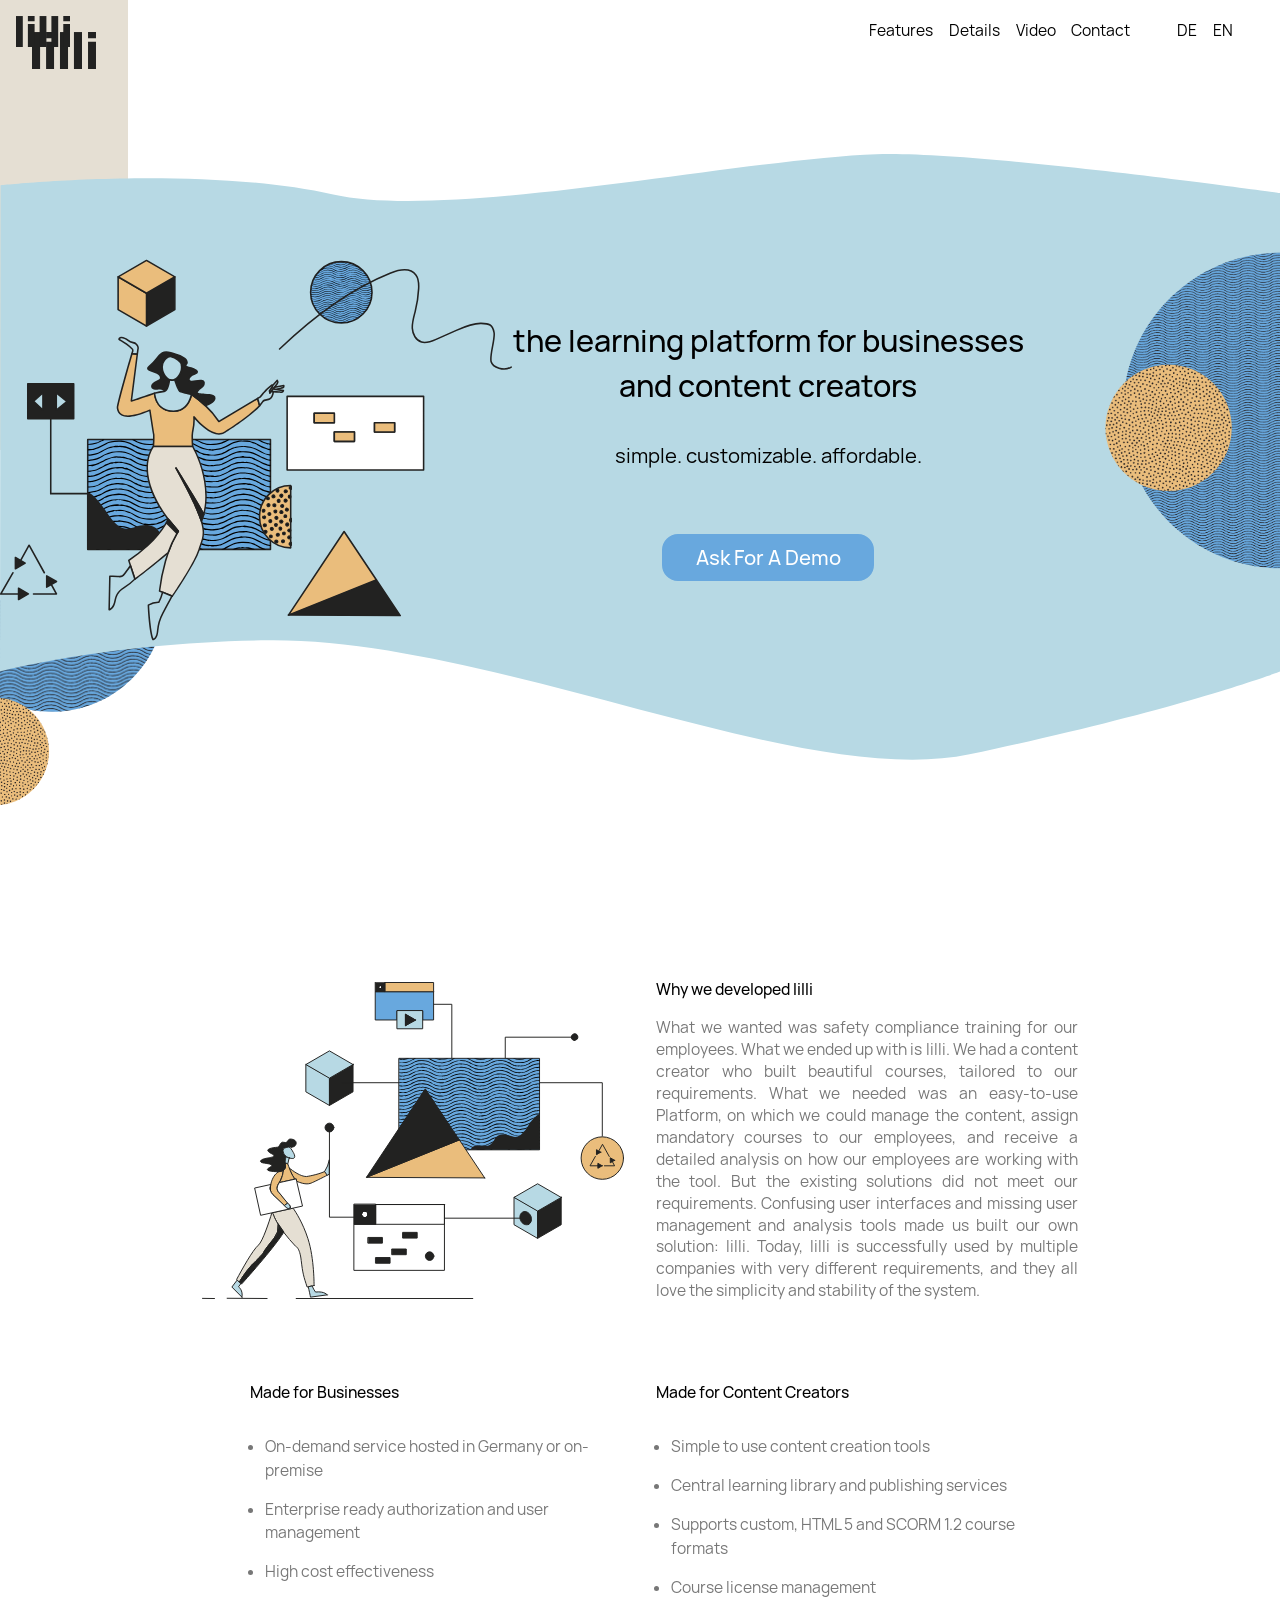
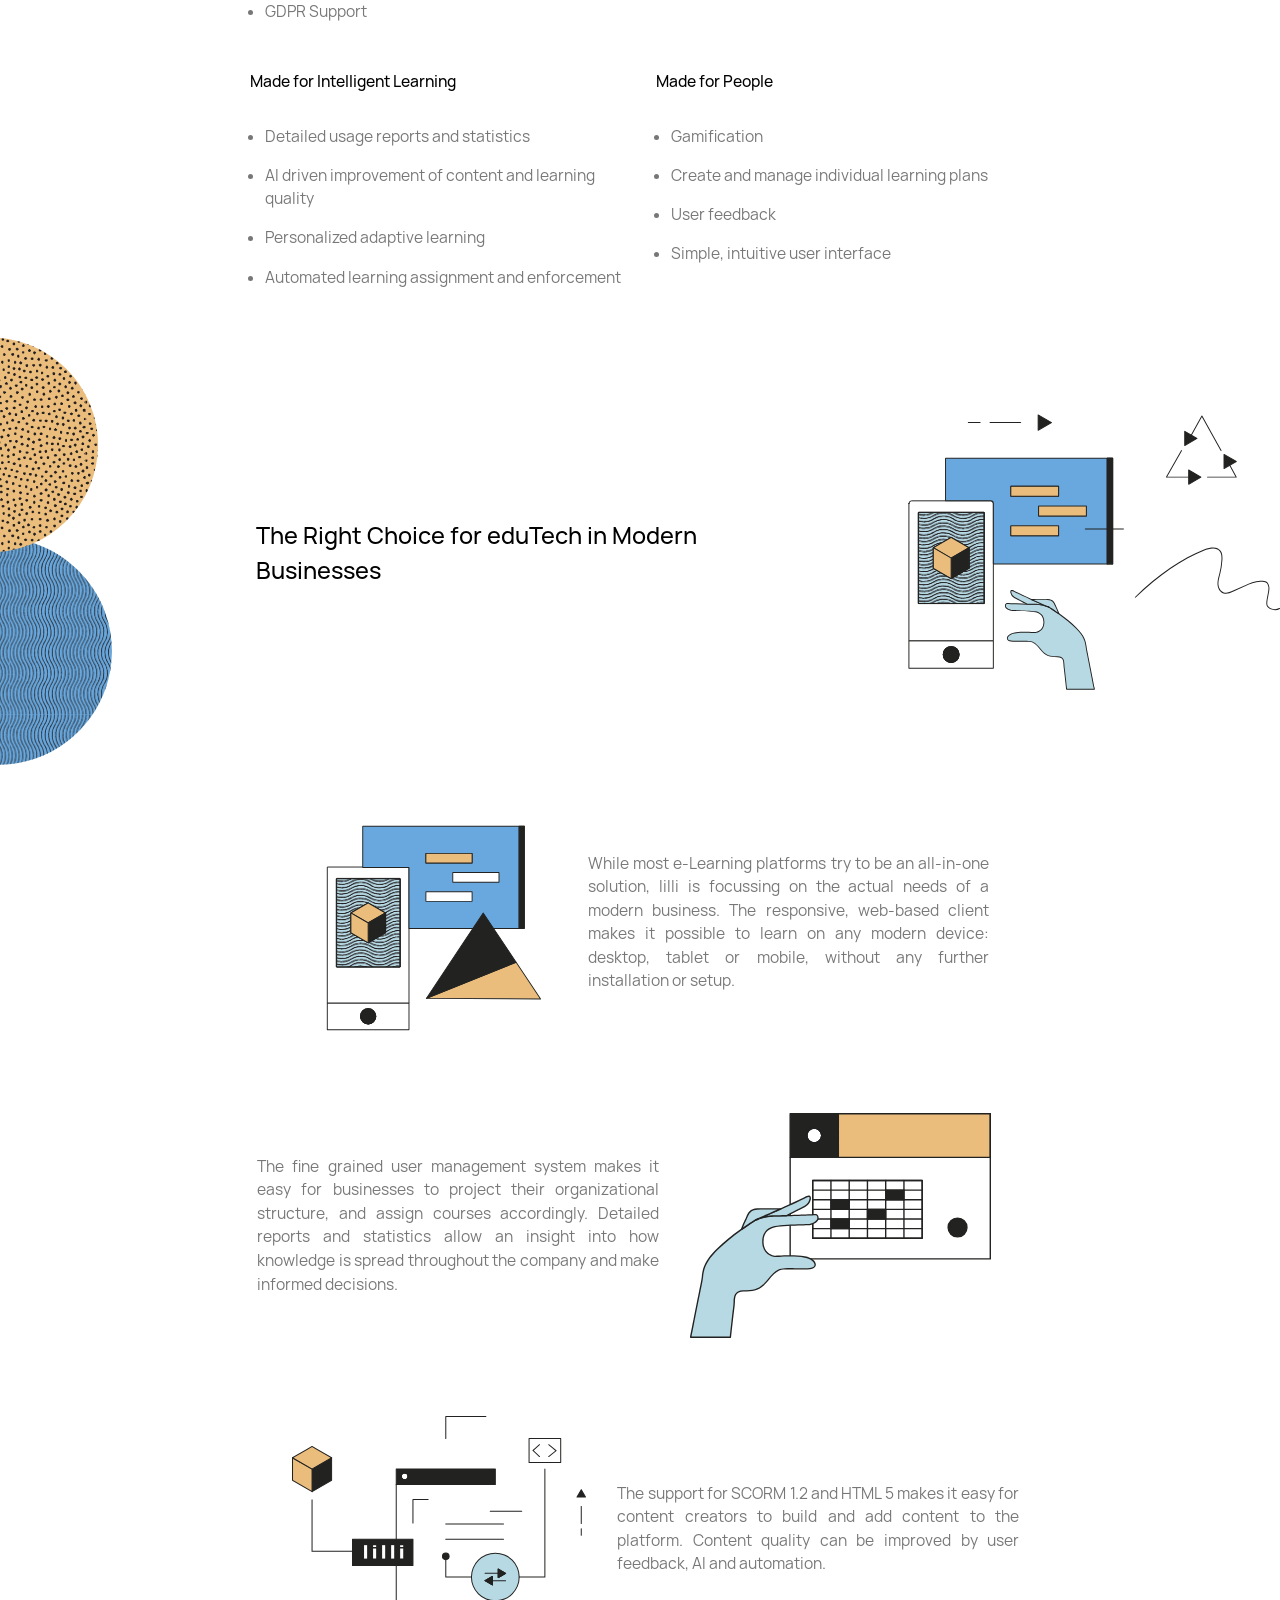
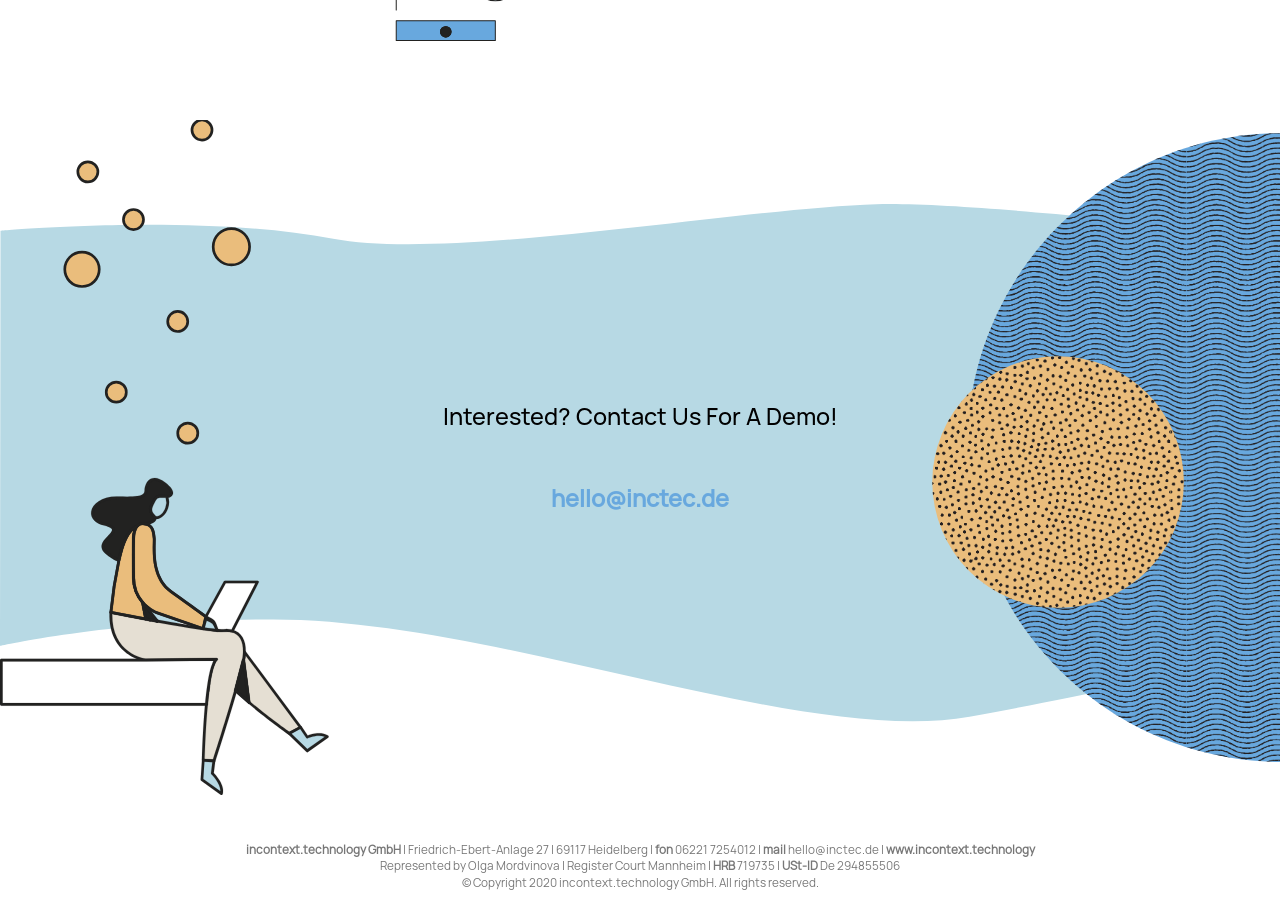
==== commit a9c8fa78: "Build" ====
--- a/index.html
+++ b/index.html
@@ -1,40 +1 @@
-<!doctype html>
-<html data-n-head-ssr>
-  <head>
-    <title>inctec</title><meta data-n-head="ssr" charset="utf-8"><meta data-n-head="ssr" name="viewport" content="width=device-width,initial-scale=1"><meta data-n-head="ssr" data-hid="description" name="description" content=""><link data-n-head="ssr" rel="apple-touch-icon" sizes="180x180" href="/apple-touch-icon.png"><link data-n-head="ssr" rel="icon" type="image/png" sizes="32x32" href="/favicon-32x32.png"><link data-n-head="ssr" rel="icon" type="image/png" sizes="16x16" href="/favicon-16x16.png"><link data-n-head="ssr" rel="manifest" href="/site.webmanifest"><link data-n-head="ssr" rel="mask-icon" href="/safari-pinned-tab.svg" color="#5bbad5"><link data-n-head="ssr" rel="icon" type="image/x-icon" href="/favicon.ico"><link rel="preload" href="/_nuxt/73c72b4.js" as="script"><link rel="preload" href="/_nuxt/3818dc6.js" as="script"><link rel="preload" href="/_nuxt/6049a89.js" as="script"><link rel="preload" href="/_nuxt/32f80d7.js" as="script"><link rel="preload" href="/_nuxt/b8cbcbb.js" as="script"><style data-vue-ssr-id="517a8dd7:0 71b9472c:0 fa7ff0ca:0 78ee6106:0 1b7833da:0 f6b95dd4:0 1930a9a0:0">code[class*=language-],pre[class*=language-]{color:#000;background:0 0;text-shadow:0 1px #fff;font-family:Consolas,Monaco,"Andale Mono","Ubuntu Mono",monospace;font-size:1em;text-align:left;white-space:pre;word-spacing:normal;word-break:normal;word-wrap:normal;line-height:1.5;-moz-tab-size:4;-o-tab-size:4;tab-size:4;-webkit-hyphens:none;-ms-hyphens:none;hyphens:none}code[class*=language-] ::-moz-selection,code[class*=language-]::-moz-selection,pre[class*=language-] ::-moz-selection,pre[class*=language-]::-moz-selection{text-shadow:none;background:#b3d4fc}code[class*=language-] ::selection,code[class*=language-]::selection,pre[class*=language-] ::selection,pre[class*=language-]::selection{text-shadow:none;background:#b3d4fc}@media print{code[class*=language-],pre[class*=language-]{text-shadow:none}}pre[class*=language-]{padding:1em;margin:.5em 0;overflow:auto}:not(pre)>code[class*=language-],pre[class*=language-]{background:#f5f2f0}:not(pre)>code[class*=language-]{padding:.1em;border-radius:.3em;white-space:normal}.token.cdata,.token.comment,.token.doctype,.token.prolog{color:#708090}.token.punctuation{color:#999}.token.namespace{opacity:.7}.token.boolean,.token.constant,.token.deleted,.token.number,.token.property,.token.symbol,.token.tag{color:#905}.token.attr-name,.token.builtin,.token.char,.token.inserted,.token.selector,.token.string{color:#690}.language-css .token.string,.style .token.string,.token.entity,.token.operator,.token.url{color:#9a6e3a;background:hsla(0,0%,100%,.5)}.token.atrule,.token.attr-value,.token.keyword{color:#07a}.token.class-name,.token.function{color:#dd4a68}.token.important,.token.regex,.token.variable{color:#e90}.token.bold,.token.important{font-weight:700}.token.italic{font-style:italic}.token.entity{cursor:help}/*!
- * animate.css - https://animate.style/
- * Version - 4.1.1
- * Licensed under the MIT license - http://opensource.org/licenses/MIT
- *
- * Copyright (c) 2020 Animate.css
- */:root{--animate-duration:1s;--animate-delay:1s;--animate-repeat:1}.animate__animated{-webkit-animation-duration:1s;-webkit-animation-duration:var(--animate-duration);animation-duration:1s;animation-duration:var(--animate-duration);-webkit-animation-fill-mode:both;animation-fill-mode:both}.animate__animated.animate__infinite{-webkit-animation-iteration-count:infinite;animation-iteration-count:infinite}.animate__animated.animate__repeat-1{-webkit-animation-iteration-count:1;-webkit-animation-iteration-count:var(--animate-repeat);animation-iteration-count:1;animation-iteration-count:var(--animate-repeat)}.animate__animated.animate__repeat-2{-webkit-animation-iteration-count:2;-webkit-animation-iteration-count:calc(var(--animate-repeat)*2);animation-iteration-count:2;animation-iteration-count:calc(var(--animate-repeat)*2)}.animate__animated.animate__repeat-3{-webkit-animation-iteration-count:3;-webkit-animation-iteration-count:calc(var(--animate-repeat)*3);animation-iteration-count:3;animation-iteration-count:calc(var(--animate-repeat)*3)}.animate__animated.animate__delay-1s{-webkit-animation-delay:1s;-webkit-animation-delay:var(--animate-delay);animation-delay:1s;animation-delay:var(--animate-delay)}.animate__animated.animate__delay-2s{-webkit-animation-delay:2s;-webkit-animation-delay:calc(var(--animate-delay)*2);animation-delay:2s;animation-delay:calc(var(--animate-delay)*2)}.animate__animated.animate__delay-3s{-webkit-animation-delay:3s;-webkit-animation-delay:calc(var(--animate-delay)*3);animation-delay:3s;animation-delay:calc(var(--animate-delay)*3)}.animate__animated.animate__delay-4s{-webkit-animation-delay:4s;-webkit-animation-delay:calc(var(--animate-delay)*4);animation-delay:4s;animation-delay:calc(var(--animate-delay)*4)}.animate__animated.animate__delay-5s{-webkit-animation-delay:5s;-webkit-animation-delay:calc(var(--animate-delay)*5);animation-delay:5s;animation-delay:calc(var(--animate-delay)*5)}.animate__animated.animate__faster{-webkit-animation-duration:.5s;-webkit-animation-duration:calc(var(--animate-duration)/2);animation-duration:.5s;animation-duration:calc(var(--animate-duration)/2)}.animate__animated.animate__fast{-webkit-animation-duration:.8s;-webkit-animation-duration:calc(var(--animate-duration)*.8);animation-duration:.8s;animation-duration:calc(var(--animate-duration)*.8)}.animate__animated.animate__slow{-webkit-animation-duration:2s;-webkit-animation-duration:calc(var(--animate-duration)*2);animation-duration:2s;animation-duration:calc(var(--animate-duration)*2)}.animate__animated.animate__slower{-webkit-animation-duration:3s;-webkit-animation-duration:calc(var(--animate-duration)*3);animation-duration:3s;animation-duration:calc(var(--animate-duration)*3)}@media (prefers-reduced-motion:reduce),print{.animate__animated{-webkit-animation-duration:1ms!important;animation-duration:1ms!important;-webkit-transition-duration:1ms!important;transition-duration:1ms!important;-webkit-animation-iteration-count:1!important;animation-iteration-count:1!important}.animate__animated[class*=Out]{opacity:0}}@-webkit-keyframes bounce{0%,20%,53%,to{-webkit-animation-timing-function:cubic-bezier(.215,.61,.355,1);animation-timing-function:cubic-bezier(.215,.61,.355,1);-webkit-transform:translateZ(0);transform:translateZ(0)}40%,43%{-webkit-animation-timing-function:cubic-bezier(.755,.05,.855,.06);animation-timing-function:cubic-bezier(.755,.05,.855,.06);-webkit-transform:translate3d(0,-30px,0) scaleY(1.1);transform:translate3d(0,-30px,0) scaleY(1.1)}70%{-webkit-animation-timing-function:cubic-bezier(.755,.05,.855,.06);animation-timing-function:cubic-bezier(.755,.05,.855,.06);-webkit-transform:translate3d(0,-15px,0) scaleY(1.05);transform:translate3d(0,-15px,0) scaleY(1.05)}80%{-webkit-transition-timing-function:cubic-bezier(.215,.61,.355,1);transition-timing-function:cubic-bezier(.215,.61,.355,1);-webkit-transform:translateZ(0) scaleY(.95);transform:translateZ(0) scaleY(.95)}90%{-webkit-transform:translate3d(0,-4px,0) scaleY(1.02);transform:translate3d(0,-4px,0) scaleY(1.02)}}@keyframes bounce{0%,20%,53%,to{-webkit-animation-timing-function:cubic-bezier(.215,.61,.355,1);animation-timing-function:cubic-bezier(.215,.61,.355,1);-webkit-transform:translateZ(0);transform:translateZ(0)}40%,43%{-webkit-animation-timing-function:cubic-bezier(.755,.05,.855,.06);animation-timing-function:cubic-bezier(.755,.05,.855,.06);-webkit-transform:translate3d(0,-30px,0) scaleY(1.1);transform:translate3d(0,-30px,0) scaleY(1.1)}70%{-webkit-animation-timing-function:cubic-bezier(.755,.05,.855,.06);animation-timing-function:cubic-bezier(.755,.05,.855,.06);-webkit-transform:translate3d(0,-15px,0) scaleY(1.05);transform:translate3d(0,-15px,0) scaleY(1.05)}80%{-webkit-transition-timing-function:cubic-bezier(.215,.61,.355,1);transition-timing-function:cubic-bezier(.215,.61,.355,1);-webkit-transform:translateZ(0) scaleY(.95);transform:translateZ(0) scaleY(.95)}90%{-webkit-transform:translate3d(0,-4px,0) scaleY(1.02);transform:translate3d(0,-4px,0) scaleY(1.02)}}.animate__bounce{-webkit-animation-name:bounce;animation-name:bounce;-webkit-transform-origin:center bottom;transform-origin:center bottom}@-webkit-keyframes flash{0%,50%,to{opacity:1}25%,75%{opacity:0}}@keyframes flash{0%,50%,to{opacity:1}25%,75%{opacity:0}}.animate__flash{-webkit-animation-name:flash;animation-name:flash}@-webkit-keyframes pulse{0%{-webkit-transform:scaleX(1);transform:scaleX(1)}50%{-webkit-transform:scale3d(1.05,1.05,1.05);transform:scale3d(1.05,1.05,1.05)}to{-webkit-transform:scaleX(1);transform:scaleX(1)}}@keyframes pulse{0%{-webkit-transform:scaleX(1);transform:scaleX(1)}50%{-webkit-transform:scale3d(1.05,1.05,1.05);transform:scale3d(1.05,1.05,1.05)}to{-webkit-transform:scaleX(1);transform:scaleX(1)}}.animate__pulse{-webkit-animation-name:pulse;animation-name:pulse;-webkit-animation-timing-function:ease-in-out;animation-timing-function:ease-in-out}@-webkit-keyframes rubberBand{0%{-webkit-transform:scaleX(1);transform:scaleX(1)}30%{-webkit-transform:scale3d(1.25,.75,1);transform:scale3d(1.25,.75,1)}40%{-webkit-transform:scale3d(.75,1.25,1);transform:scale3d(.75,1.25,1)}50%{-webkit-transform:scale3d(1.15,.85,1);transform:scale3d(1.15,.85,1)}65%{-webkit-transform:scale3d(.95,1.05,1);transform:scale3d(.95,1.05,1)}75%{-webkit-transform:scale3d(1.05,.95,1);transform:scale3d(1.05,.95,1)}to{-webkit-transform:scaleX(1);transform:scaleX(1)}}@keyframes rubberBand{0%{-webkit-transform:scaleX(1);transform:scaleX(1)}30%{-webkit-transform:scale3d(1.25,.75,1);transform:scale3d(1.25,.75,1)}40%{-webkit-transform:scale3d(.75,1.25,1);transform:scale3d(.75,1.25,1)}50%{-webkit-transform:scale3d(1.15,.85,1);transform:scale3d(1.15,.85,1)}65%{-webkit-transform:scale3d(.95,1.05,1);transform:scale3d(.95,1.05,1)}75%{-webkit-transform:scale3d(1.05,.95,1);transform:scale3d(1.05,.95,1)}to{-webkit-transform:scaleX(1);transform:scaleX(1)}}.animate__rubberBand{-webkit-animation-name:rubberBand;animation-name:rubberBand}@-webkit-keyframes shakeX{0%,to{-webkit-transform:translateZ(0);transform:translateZ(0)}10%,30%,50%,70%,90%{-webkit-transform:translate3d(-10px,0,0);transform:translate3d(-10px,0,0)}20%,40%,60%,80%{-webkit-transform:translate3d(10px,0,0);transform:translate3d(10px,0,0)}}@keyframes shakeX{0%,to{-webkit-transform:translateZ(0);transform:translateZ(0)}10%,30%,50%,70%,90%{-webkit-transform:translate3d(-10px,0,0);transform:translate3d(-10px,0,0)}20%,40%,60%,80%{-webkit-transform:translate3d(10px,0,0);transform:translate3d(10px,0,0)}}.animate__shakeX{-webkit-animation-name:shakeX;animation-name:shakeX}@-webkit-keyframes shakeY{0%,to{-webkit-transform:translateZ(0);transform:translateZ(0)}10%,30%,50%,70%,90%{-webkit-transform:translate3d(0,-10px,0);transform:translate3d(0,-10px,0)}20%,40%,60%,80%{-webkit-transform:translate3d(0,10px,0);transform:translate3d(0,10px,0)}}@keyframes shakeY{0%,to{-webkit-transform:translateZ(0);transform:translateZ(0)}10%,30%,50%,70%,90%{-webkit-transform:translate3d(0,-10px,0);transform:translate3d(0,-10px,0)}20%,40%,60%,80%{-webkit-transform:translate3d(0,10px,0);transform:translate3d(0,10px,0)}}.animate__shakeY{-webkit-animation-name:shakeY;animation-name:shakeY}@-webkit-keyframes headShake{0%{-webkit-transform:translateX(0);transform:translateX(0)}6.5%{-webkit-transform:translateX(-6px) rotateY(-9deg);transform:translateX(-6px) rotateY(-9deg)}18.5%{-webkit-transform:translateX(5px) rotateY(7deg);transform:translateX(5px) rotateY(7deg)}31.5%{-webkit-transform:translateX(-3px) rotateY(-5deg);transform:translateX(-3px) rotateY(-5deg)}43.5%{-webkit-transform:translateX(2px) rotateY(3deg);transform:translateX(2px) rotateY(3deg)}50%{-webkit-transform:translateX(0);transform:translateX(0)}}@keyframes headShake{0%{-webkit-transform:translateX(0);transform:translateX(0)}6.5%{-webkit-transform:translateX(-6px) rotateY(-9deg);transform:translateX(-6px) rotateY(-9deg)}18.5%{-webkit-transform:translateX(5px) rotateY(7deg);transform:translateX(5px) rotateY(7deg)}31.5%{-webkit-transform:translateX(-3px) rotateY(-5deg);transform:translateX(-3px) rotateY(-5deg)}43.5%{-webkit-transform:translateX(2px) rotateY(3deg);transform:translateX(2px) rotateY(3deg)}50%{-webkit-transform:translateX(0);transform:translateX(0)}}.animate__headShake{-webkit-animation-timing-function:ease-in-out;animation-timing-function:ease-in-out;-webkit-animation-name:headShake;animation-name:headShake}@-webkit-keyframes swing{20%{-webkit-transform:rotate(15deg);transform:rotate(15deg)}40%{-webkit-transform:rotate(-10deg);transform:rotate(-10deg)}60%{-webkit-transform:rotate(5deg);transform:rotate(5deg)}80%{-webkit-transform:rotate(-5deg);transform:rotate(-5deg)}to{-webkit-transform:rotate(0);transform:rotate(0)}}@keyframes swing{20%{-webkit-transform:rotate(15deg);transform:rotate(15deg)}40%{-webkit-transform:rotate(-10deg);transform:rotate(-10deg)}60%{-webkit-transform:rotate(5deg);transform:rotate(5deg)}80%{-webkit-transform:rotate(-5deg);transform:rotate(-5deg)}to{-webkit-transform:rotate(0);transform:rotate(0)}}.animate__swing{-webkit-transform-origin:top center;transform-origin:top center;-webkit-animation-name:swing;animation-name:swing}@-webkit-keyframes tada{0%{-webkit-transform:scaleX(1);transform:scaleX(1)}10%,20%{-webkit-transform:scale3d(.9,.9,.9) rotate(-3deg);transform:scale3d(.9,.9,.9) rotate(-3deg)}30%,50%,70%,90%{-webkit-transform:scale3d(1.1,1.1,1.1) rotate(3deg);transform:scale3d(1.1,1.1,1.1) rotate(3deg)}40%,60%,80%{-webkit-transform:scale3d(1.1,1.1,1.1) rotate(-3deg);transform:scale3d(1.1,1.1,1.1) rotate(-3deg)}to{-webkit-transform:scaleX(1);transform:scaleX(1)}}@keyframes tada{0%{-webkit-transform:scaleX(1);transform:scaleX(1)}10%,20%{-webkit-transform:scale3d(.9,.9,.9) rotate(-3deg);transform:scale3d(.9,.9,.9) rotate(-3deg)}30%,50%,70%,90%{-webkit-transform:scale3d(1.1,1.1,1.1) rotate(3deg);transform:scale3d(1.1,1.1,1.1) rotate(3deg)}40%,60%,80%{-webkit-transform:scale3d(1.1,1.1,1.1) rotate(-3deg);transform:scale3d(1.1,1.1,1.1) rotate(-3deg)}to{-webkit-transform:scaleX(1);transform:scaleX(1)}}.animate__tada{-webkit-animation-name:tada;animation-name:tada}@-webkit-keyframes wobble{0%{-webkit-transform:translateZ(0);transform:translateZ(0)}15%{-webkit-transform:translate3d(-25%,0,0) rotate(-5deg);transform:translate3d(-25%,0,0) rotate(-5deg)}30%{-webkit-transform:translate3d(20%,0,0) rotate(3deg);transform:translate3d(20%,0,0) rotate(3deg)}45%{-webkit-transform:translate3d(-15%,0,0) rotate(-3deg);transform:translate3d(-15%,0,0) rotate(-3deg)}60%{-webkit-transform:translate3d(10%,0,0) rotate(2deg);transform:translate3d(10%,0,0) rotate(2deg)}75%{-webkit-transform:translate3d(-5%,0,0) rotate(-1deg);transform:translate3d(-5%,0,0) rotate(-1deg)}to{-webkit-transform:translateZ(0);transform:translateZ(0)}}@keyframes wobble{0%{-webkit-transform:translateZ(0);transform:translateZ(0)}15%{-webkit-transform:translate3d(-25%,0,0) rotate(-5deg);transform:translate3d(-25%,0,0) rotate(-5deg)}30%{-webkit-transform:translate3d(20%,0,0) rotate(3deg);transform:translate3d(20%,0,0) rotate(3deg)}45%{-webkit-transform:translate3d(-15%,0,0) rotate(-3deg);transform:translate3d(-15%,0,0) rotate(-3deg)}60%{-webkit-transform:translate3d(10%,0,0) rotate(2deg);transform:translate3d(10%,0,0) rotate(2deg)}75%{-webkit-transform:translate3d(-5%,0,0) rotate(-1deg);transform:translate3d(-5%,0,0) rotate(-1deg)}to{-webkit-transform:translateZ(0);transform:translateZ(0)}}.animate__wobble{-webkit-animation-name:wobble;animation-name:wobble}@-webkit-keyframes jello{0%,11.1%,to{-webkit-transform:translateZ(0);transform:translateZ(0)}22.2%{-webkit-transform:skewX(-12.5deg) skewY(-12.5deg);transform:skewX(-12.5deg) skewY(-12.5deg)}33.3%{-webkit-transform:skewX(6.25deg) skewY(6.25deg);transform:skewX(6.25deg) skewY(6.25deg)}44.4%{-webkit-transform:skewX(-3.125deg) skewY(-3.125deg);transform:skewX(-3.125deg) skewY(-3.125deg)}55.5%{-webkit-transform:skewX(1.5625deg) skewY(1.5625deg);transform:skewX(1.5625deg) skewY(1.5625deg)}66.6%{-webkit-transform:skewX(-.78125deg) skewY(-.78125deg);transform:skewX(-.78125deg) skewY(-.78125deg)}77.7%{-webkit-transform:skewX(.390625deg) skewY(.390625deg);transform:skewX(.390625deg) skewY(.390625deg)}88.8%{-webkit-transform:skewX(-.1953125deg) skewY(-.1953125deg);transform:skewX(-.1953125deg) skewY(-.1953125deg)}}@keyframes jello{0%,11.1%,to{-webkit-transform:translateZ(0);transform:translateZ(0)}22.2%{-webkit-transform:skewX(-12.5deg) skewY(-12.5deg);transform:skewX(-12.5deg) skewY(-12.5deg)}33.3%{-webkit-transform:skewX(6.25deg) skewY(6.25deg);transform:skewX(6.25deg) skewY(6.25deg)}44.4%{-webkit-transform:skewX(-3.125deg) skewY(-3.125deg);transform:skewX(-3.125deg) skewY(-3.125deg)}55.5%{-webkit-transform:skewX(1.5625deg) skewY(1.5625deg);transform:skewX(1.5625deg) skewY(1.5625deg)}66.6%{-webkit-transform:skewX(-.78125deg) skewY(-.78125deg);transform:skewX(-.78125deg) skewY(-.78125deg)}77.7%{-webkit-transform:skewX(.390625deg) skewY(.390625deg);transform:skewX(.390625deg) skewY(.390625deg)}88.8%{-webkit-transform:skewX(-.1953125deg) skewY(-.1953125deg);transform:skewX(-.1953125deg) skewY(-.1953125deg)}}.animate__jello{-webkit-animation-name:jello;animation-name:jello;-webkit-transform-origin:center;transform-origin:center}@-webkit-keyframes heartBeat{0%{-webkit-transform:scale(1);transform:scale(1)}14%{-webkit-transform:scale(1.3);transform:scale(1.3)}28%{-webkit-transform:scale(1);transform:scale(1)}42%{-webkit-transform:scale(1.3);transform:scale(1.3)}70%{-webkit-transform:scale(1);transform:scale(1)}}@keyframes heartBeat{0%{-webkit-transform:scale(1);transform:scale(1)}14%{-webkit-transform:scale(1.3);transform:scale(1.3)}28%{-webkit-transform:scale(1);transform:scale(1)}42%{-webkit-transform:scale(1.3);transform:scale(1.3)}70%{-webkit-transform:scale(1);transform:scale(1)}}.animate__heartBeat{-webkit-animation-name:heartBeat;animation-name:heartBeat;-webkit-animation-duration:1.3s;-webkit-animation-duration:calc(var(--animate-duration)*1.3);animation-duration:1.3s;animation-duration:calc(var(--animate-duration)*1.3);-webkit-animation-timing-function:ease-in-out;animation-timing-function:ease-in-out}@-webkit-keyframes backInDown{0%{-webkit-transform:translateY(-1200px) scale(.7);transform:translateY(-1200px) scale(.7);opacity:.7}80%{-webkit-transform:translateY(0) scale(.7);transform:translateY(0) scale(.7);opacity:.7}to{-webkit-transform:scale(1);transform:scale(1);opacity:1}}@keyframes backInDown{0%{-webkit-transform:translateY(-1200px) scale(.7);transform:translateY(-1200px) scale(.7);opacity:.7}80%{-webkit-transform:translateY(0) scale(.7);transform:translateY(0) scale(.7);opacity:.7}to{-webkit-transform:scale(1);transform:scale(1);opacity:1}}.animate__backInDown{-webkit-animation-name:backInDown;animation-name:backInDown}@-webkit-keyframes backInLeft{0%{-webkit-transform:translateX(-2000px) scale(.7);transform:translateX(-2000px) scale(.7);opacity:.7}80%{-webkit-transform:translateX(0) scale(.7);transform:translateX(0) scale(.7);opacity:.7}to{-webkit-transform:scale(1);transform:scale(1);opacity:1}}@keyframes backInLeft{0%{-webkit-transform:translateX(-2000px) scale(.7);transform:translateX(-2000px) scale(.7);opacity:.7}80%{-webkit-transform:translateX(0) scale(.7);transform:translateX(0) scale(.7);opacity:.7}to{-webkit-transform:scale(1);transform:scale(1);opacity:1}}.animate__backInLeft{-webkit-animation-name:backInLeft;animation-name:backInLeft}@-webkit-keyframes backInRight{0%{-webkit-transform:translateX(2000px) scale(.7);transform:translateX(2000px) scale(.7);opacity:.7}80%{-webkit-transform:translateX(0) scale(.7);transform:translateX(0) scale(.7);opacity:.7}to{-webkit-transform:scale(1);transform:scale(1);opacity:1}}@keyframes backInRight{0%{-webkit-transform:translateX(2000px) scale(.7);transform:translateX(2000px) scale(.7);opacity:.7}80%{-webkit-transform:translateX(0) scale(.7);transform:translateX(0) scale(.7);opacity:.7}to{-webkit-transform:scale(1);transform:scale(1);opacity:1}}.animate__backInRight{-webkit-animation-name:backInRight;animation-name:backInRight}@-webkit-keyframes backInUp{0%{-webkit-transform:translateY(1200px) scale(.7);transform:translateY(1200px) scale(.7);opacity:.7}80%{-webkit-transform:translateY(0) scale(.7);transform:translateY(0) scale(.7);opacity:.7}to{-webkit-transform:scale(1);transform:scale(1);opacity:1}}@keyframes backInUp{0%{-webkit-transform:translateY(1200px) scale(.7);transform:translateY(1200px) scale(.7);opacity:.7}80%{-webkit-transform:translateY(0) scale(.7);transform:translateY(0) scale(.7);opacity:.7}to{-webkit-transform:scale(1);transform:scale(1);opacity:1}}.animate__backInUp{-webkit-animation-name:backInUp;animation-name:backInUp}@-webkit-keyframes backOutDown{0%{-webkit-transform:scale(1);transform:scale(1);opacity:1}20%{-webkit-transform:translateY(0) scale(.7);transform:translateY(0) scale(.7);opacity:.7}to{-webkit-transform:translateY(700px) scale(.7);transform:translateY(700px) scale(.7);opacity:.7}}@keyframes backOutDown{0%{-webkit-transform:scale(1);transform:scale(1);opacity:1}20%{-webkit-transform:translateY(0) scale(.7);transform:translateY(0) scale(.7);opacity:.7}to{-webkit-transform:translateY(700px) scale(.7);transform:translateY(700px) scale(.7);opacity:.7}}.animate__backOutDown{-webkit-animation-name:backOutDown;animation-name:backOutDown}@-webkit-keyframes backOutLeft{0%{-webkit-transform:scale(1);transform:scale(1);opacity:1}20%{-webkit-transform:translateX(0) scale(.7);transform:translateX(0) scale(.7);opacity:.7}to{-webkit-transform:translateX(-2000px) scale(.7);transform:translateX(-2000px) scale(.7);opacity:.7}}@keyframes backOutLeft{0%{-webkit-transform:scale(1);transform:scale(1);opacity:1}20%{-webkit-transform:translateX(0) scale(.7);transform:translateX(0) scale(.7);opacity:.7}to{-webkit-transform:translateX(-2000px) scale(.7);transform:translateX(-2000px) scale(.7);opacity:.7}}.animate__backOutLeft{-webkit-animation-name:backOutLeft;animation-name:backOutLeft}@-webkit-keyframes backOutRight{0%{-webkit-transform:scale(1);transform:scale(1);opacity:1}20%{-webkit-transform:translateX(0) scale(.7);transform:translateX(0) scale(.7);opacity:.7}to{-webkit-transform:translateX(2000px) scale(.7);transform:translateX(2000px) scale(.7);opacity:.7}}@keyframes backOutRight{0%{-webkit-transform:scale(1);transform:scale(1);opacity:1}20%{-webkit-transform:translateX(0) scale(.7);transform:translateX(0) scale(.7);opacity:.7}to{-webkit-transform:translateX(2000px) scale(.7);transform:translateX(2000px) scale(.7);opacity:.7}}.animate__backOutRight{-webkit-animation-name:backOutRight;animation-name:backOutRight}@-webkit-keyframes backOutUp{0%{-webkit-transform:scale(1);transform:scale(1);opacity:1}20%{-webkit-transform:translateY(0) scale(.7);transform:translateY(0) scale(.7);opacity:.7}to{-webkit-transform:translateY(-700px) scale(.7);transform:translateY(-700px) scale(.7);opacity:.7}}@keyframes backOutUp{0%{-webkit-transform:scale(1);transform:scale(1);opacity:1}20%{-webkit-transform:translateY(0) scale(.7);transform:translateY(0) scale(.7);opacity:.7}to{-webkit-transform:translateY(-700px) scale(.7);transform:translateY(-700px) scale(.7);opacity:.7}}.animate__backOutUp{-webkit-animation-name:backOutUp;animation-name:backOutUp}@-webkit-keyframes bounceIn{0%,20%,40%,60%,80%,to{-webkit-animation-timing-function:cubic-bezier(.215,.61,.355,1);animation-timing-function:cubic-bezier(.215,.61,.355,1)}0%{opacity:0;-webkit-transform:scale3d(.3,.3,.3);transform:scale3d(.3,.3,.3)}20%{-webkit-transform:scale3d(1.1,1.1,1.1);transform:scale3d(1.1,1.1,1.1)}40%{-webkit-transform:scale3d(.9,.9,.9);transform:scale3d(.9,.9,.9)}60%{opacity:1;-webkit-transform:scale3d(1.03,1.03,1.03);transform:scale3d(1.03,1.03,1.03)}80%{-webkit-transform:scale3d(.97,.97,.97);transform:scale3d(.97,.97,.97)}to{opacity:1;-webkit-transform:scaleX(1);transform:scaleX(1)}}@keyframes bounceIn{0%,20%,40%,60%,80%,to{-webkit-animation-timing-function:cubic-bezier(.215,.61,.355,1);animation-timing-function:cubic-bezier(.215,.61,.355,1)}0%{opacity:0;-webkit-transform:scale3d(.3,.3,.3);transform:scale3d(.3,.3,.3)}20%{-webkit-transform:scale3d(1.1,1.1,1.1);transform:scale3d(1.1,1.1,1.1)}40%{-webkit-transform:scale3d(.9,.9,.9);transform:scale3d(.9,.9,.9)}60%{opacity:1;-webkit-transform:scale3d(1.03,1.03,1.03);transform:scale3d(1.03,1.03,1.03)}80%{-webkit-transform:scale3d(.97,.97,.97);transform:scale3d(.97,.97,.97)}to{opacity:1;-webkit-transform:scaleX(1);transform:scaleX(1)}}.animate__bounceIn{-webkit-animation-duration:.75s;-webkit-animation-duration:calc(var(--animate-duration)*.75);animation-duration:.75s;animation-duration:calc(var(--animate-duration)*.75);-webkit-animation-name:bounceIn;animation-name:bounceIn}@-webkit-keyframes bounceInDown{0%,60%,75%,90%,to{-webkit-animation-timing-function:cubic-bezier(.215,.61,.355,1);animation-timing-function:cubic-bezier(.215,.61,.355,1)}0%{opacity:0;-webkit-transform:translate3d(0,-3000px,0) scaleY(3);transform:translate3d(0,-3000px,0) scaleY(3)}60%{opacity:1;-webkit-transform:translate3d(0,25px,0) scaleY(.9);transform:translate3d(0,25px,0) scaleY(.9)}75%{-webkit-transform:translate3d(0,-10px,0) scaleY(.95);transform:translate3d(0,-10px,0) scaleY(.95)}90%{-webkit-transform:translate3d(0,5px,0) scaleY(.985);transform:translate3d(0,5px,0) scaleY(.985)}to{-webkit-transform:translateZ(0);transform:translateZ(0)}}@keyframes bounceInDown{0%,60%,75%,90%,to{-webkit-animation-timing-function:cubic-bezier(.215,.61,.355,1);animation-timing-function:cubic-bezier(.215,.61,.355,1)}0%{opacity:0;-webkit-transform:translate3d(0,-3000px,0) scaleY(3);transform:translate3d(0,-3000px,0) scaleY(3)}60%{opacity:1;-webkit-transform:translate3d(0,25px,0) scaleY(.9);transform:translate3d(0,25px,0) scaleY(.9)}75%{-webkit-transform:translate3d(0,-10px,0) scaleY(.95);transform:translate3d(0,-10px,0) scaleY(.95)}90%{-webkit-transform:translate3d(0,5px,0) scaleY(.985);transform:translate3d(0,5px,0) scaleY(.985)}to{-webkit-transform:translateZ(0);transform:translateZ(0)}}.animate__bounceInDown{-webkit-animation-name:bounceInDown;animation-name:bounceInDown}@-webkit-keyframes bounceInLeft{0%,60%,75%,90%,to{-webkit-animation-timing-function:cubic-bezier(.215,.61,.355,1);animation-timing-function:cubic-bezier(.215,.61,.355,1)}0%{opacity:0;-webkit-transform:translate3d(-3000px,0,0) scaleX(3);transform:translate3d(-3000px,0,0) scaleX(3)}60%{opacity:1;-webkit-transform:translate3d(25px,0,0) scaleX(1);transform:translate3d(25px,0,0) scaleX(1)}75%{-webkit-transform:translate3d(-10px,0,0) scaleX(.98);transform:translate3d(-10px,0,0) scaleX(.98)}90%{-webkit-transform:translate3d(5px,0,0) scaleX(.995);transform:translate3d(5px,0,0) scaleX(.995)}to{-webkit-transform:translateZ(0);transform:translateZ(0)}}@keyframes bounceInLeft{0%,60%,75%,90%,to{-webkit-animation-timing-function:cubic-bezier(.215,.61,.355,1);animation-timing-function:cubic-bezier(.215,.61,.355,1)}0%{opacity:0;-webkit-transform:translate3d(-3000px,0,0) scaleX(3);transform:translate3d(-3000px,0,0) scaleX(3)}60%{opacity:1;-webkit-transform:translate3d(25px,0,0) scaleX(1);transform:translate3d(25px,0,0) scaleX(1)}75%{-webkit-transform:translate3d(-10px,0,0) scaleX(.98);transform:translate3d(-10px,0,0) scaleX(.98)}90%{-webkit-transform:translate3d(5px,0,0) scaleX(.995);transform:translate3d(5px,0,0) scaleX(.995)}to{-webkit-transform:translateZ(0);transform:translateZ(0)}}.animate__bounceInLeft{-webkit-animation-name:bounceInLeft;animation-name:bounceInLeft}@-webkit-keyframes bounceInRight{0%,60%,75%,90%,to{-webkit-animation-timing-function:cubic-bezier(.215,.61,.355,1);animation-timing-function:cubic-bezier(.215,.61,.355,1)}0%{opacity:0;-webkit-transform:translate3d(3000px,0,0) scaleX(3);transform:translate3d(3000px,0,0) scaleX(3)}60%{opacity:1;-webkit-transform:translate3d(-25px,0,0) scaleX(1);transform:translate3d(-25px,0,0) scaleX(1)}75%{-webkit-transform:translate3d(10px,0,0) scaleX(.98);transform:translate3d(10px,0,0) scaleX(.98)}90%{-webkit-transform:translate3d(-5px,0,0) scaleX(.995);transform:translate3d(-5px,0,0) scaleX(.995)}to{-webkit-transform:translateZ(0);transform:translateZ(0)}}@keyframes bounceInRight{0%,60%,75%,90%,to{-webkit-animation-timing-function:cubic-bezier(.215,.61,.355,1);animation-timing-function:cubic-bezier(.215,.61,.355,1)}0%{opacity:0;-webkit-transform:translate3d(3000px,0,0) scaleX(3);transform:translate3d(3000px,0,0) scaleX(3)}60%{opacity:1;-webkit-transform:translate3d(-25px,0,0) scaleX(1);transform:translate3d(-25px,0,0) scaleX(1)}75%{-webkit-transform:translate3d(10px,0,0) scaleX(.98);transform:translate3d(10px,0,0) scaleX(.98)}90%{-webkit-transform:translate3d(-5px,0,0) scaleX(.995);transform:translate3d(-5px,0,0) scaleX(.995)}to{-webkit-transform:translateZ(0);transform:translateZ(0)}}.animate__bounceInRight{-webkit-animation-name:bounceInRight;animation-name:bounceInRight}@-webkit-keyframes bounceInUp{0%,60%,75%,90%,to{-webkit-animation-timing-function:cubic-bezier(.215,.61,.355,1);animation-timing-function:cubic-bezier(.215,.61,.355,1)}0%{opacity:0;-webkit-transform:translate3d(0,3000px,0) scaleY(5);transform:translate3d(0,3000px,0) scaleY(5)}60%{opacity:1;-webkit-transform:translate3d(0,-20px,0) scaleY(.9);transform:translate3d(0,-20px,0) scaleY(.9)}75%{-webkit-transform:translate3d(0,10px,0) scaleY(.95);transform:translate3d(0,10px,0) scaleY(.95)}90%{-webkit-transform:translate3d(0,-5px,0) scaleY(.985);transform:translate3d(0,-5px,0) scaleY(.985)}to{-webkit-transform:translateZ(0);transform:translateZ(0)}}@keyframes bounceInUp{0%,60%,75%,90%,to{-webkit-animation-timing-function:cubic-bezier(.215,.61,.355,1);animation-timing-function:cubic-bezier(.215,.61,.355,1)}0%{opacity:0;-webkit-transform:translate3d(0,3000px,0) scaleY(5);transform:translate3d(0,3000px,0) scaleY(5)}60%{opacity:1;-webkit-transform:translate3d(0,-20px,0) scaleY(.9);transform:translate3d(0,-20px,0) scaleY(.9)}75%{-webkit-transform:translate3d(0,10px,0) scaleY(.95);transform:translate3d(0,10px,0) scaleY(.95)}90%{-webkit-transform:translate3d(0,-5px,0) scaleY(.985);transform:translate3d(0,-5px,0) scaleY(.985)}to{-webkit-transform:translateZ(0);transform:translateZ(0)}}.animate__bounceInUp{-webkit-animation-name:bounceInUp;animation-name:bounceInUp}@-webkit-keyframes bounceOut{20%{-webkit-transform:scale3d(.9,.9,.9);transform:scale3d(.9,.9,.9)}50%,55%{opacity:1;-webkit-transform:scale3d(1.1,1.1,1.1);transform:scale3d(1.1,1.1,1.1)}to{opacity:0;-webkit-transform:scale3d(.3,.3,.3);transform:scale3d(.3,.3,.3)}}@keyframes bounceOut{20%{-webkit-transform:scale3d(.9,.9,.9);transform:scale3d(.9,.9,.9)}50%,55%{opacity:1;-webkit-transform:scale3d(1.1,1.1,1.1);transform:scale3d(1.1,1.1,1.1)}to{opacity:0;-webkit-transform:scale3d(.3,.3,.3);transform:scale3d(.3,.3,.3)}}.animate__bounceOut{-webkit-animation-duration:.75s;-webkit-animation-duration:calc(var(--animate-duration)*.75);animation-duration:.75s;animation-duration:calc(var(--animate-duration)*.75);-webkit-animation-name:bounceOut;animation-name:bounceOut}@-webkit-keyframes bounceOutDown{20%{-webkit-transform:translate3d(0,10px,0) scaleY(.985);transform:translate3d(0,10px,0) scaleY(.985)}40%,45%{opacity:1;-webkit-transform:translate3d(0,-20px,0) scaleY(.9);transform:translate3d(0,-20px,0) scaleY(.9)}to{opacity:0;-webkit-transform:translate3d(0,2000px,0) scaleY(3);transform:translate3d(0,2000px,0) scaleY(3)}}@keyframes bounceOutDown{20%{-webkit-transform:translate3d(0,10px,0) scaleY(.985);transform:translate3d(0,10px,0) scaleY(.985)}40%,45%{opacity:1;-webkit-transform:translate3d(0,-20px,0) scaleY(.9);transform:translate3d(0,-20px,0) scaleY(.9)}to{opacity:0;-webkit-transform:translate3d(0,2000px,0) scaleY(3);transform:translate3d(0,2000px,0) scaleY(3)}}.animate__bounceOutDown{-webkit-animation-name:bounceOutDown;animation-name:bounceOutDown}@-webkit-keyframes bounceOutLeft{20%{opacity:1;-webkit-transform:translate3d(20px,0,0) scaleX(.9);transform:translate3d(20px,0,0) scaleX(.9)}to{opacity:0;-webkit-transform:translate3d(-2000px,0,0) scaleX(2);transform:translate3d(-2000px,0,0) scaleX(2)}}@keyframes bounceOutLeft{20%{opacity:1;-webkit-transform:translate3d(20px,0,0) scaleX(.9);transform:translate3d(20px,0,0) scaleX(.9)}to{opacity:0;-webkit-transform:translate3d(-2000px,0,0) scaleX(2);transform:translate3d(-2000px,0,0) scaleX(2)}}.animate__bounceOutLeft{-webkit-animation-name:bounceOutLeft;animation-name:bounceOutLeft}@-webkit-keyframes bounceOutRight{20%{opacity:1;-webkit-transform:translate3d(-20px,0,0) scaleX(.9);transform:translate3d(-20px,0,0) scaleX(.9)}to{opacity:0;-webkit-transform:translate3d(2000px,0,0) scaleX(2);transform:translate3d(2000px,0,0) scaleX(2)}}@keyframes bounceOutRight{20%{opacity:1;-webkit-transform:translate3d(-20px,0,0) scaleX(.9);transform:translate3d(-20px,0,0) scaleX(.9)}to{opacity:0;-webkit-transform:translate3d(2000px,0,0) scaleX(2);transform:translate3d(2000px,0,0) scaleX(2)}}.animate__bounceOutRight{-webkit-animation-name:bounceOutRight;animation-name:bounceOutRight}@-webkit-keyframes bounceOutUp{20%{-webkit-transform:translate3d(0,-10px,0) scaleY(.985);transform:translate3d(0,-10px,0) scaleY(.985)}40%,45%{opacity:1;-webkit-transform:translate3d(0,20px,0) scaleY(.9);transform:translate3d(0,20px,0) scaleY(.9)}to{opacity:0;-webkit-transform:translate3d(0,-2000px,0) scaleY(3);transform:translate3d(0,-2000px,0) scaleY(3)}}@keyframes bounceOutUp{20%{-webkit-transform:translate3d(0,-10px,0) scaleY(.985);transform:translate3d(0,-10px,0) scaleY(.985)}40%,45%{opacity:1;-webkit-transform:translate3d(0,20px,0) scaleY(.9);transform:translate3d(0,20px,0) scaleY(.9)}to{opacity:0;-webkit-transform:translate3d(0,-2000px,0) scaleY(3);transform:translate3d(0,-2000px,0) scaleY(3)}}.animate__bounceOutUp{-webkit-animation-name:bounceOutUp;animation-name:bounceOutUp}@-webkit-keyframes fadeIn{0%{opacity:0}to{opacity:1}}@keyframes fadeIn{0%{opacity:0}to{opacity:1}}.animate__fadeIn{-webkit-animation-name:fadeIn;animation-name:fadeIn}@-webkit-keyframes fadeInDown{0%{opacity:0;-webkit-transform:translate3d(0,-100%,0);transform:translate3d(0,-100%,0)}to{opacity:1;-webkit-transform:translateZ(0);transform:translateZ(0)}}@keyframes fadeInDown{0%{opacity:0;-webkit-transform:translate3d(0,-100%,0);transform:translate3d(0,-100%,0)}to{opacity:1;-webkit-transform:translateZ(0);transform:translateZ(0)}}.animate__fadeInDown{-webkit-animation-name:fadeInDown;animation-name:fadeInDown}@-webkit-keyframes fadeInDownBig{0%{opacity:0;-webkit-transform:translate3d(0,-2000px,0);transform:translate3d(0,-2000px,0)}to{opacity:1;-webkit-transform:translateZ(0);transform:translateZ(0)}}@keyframes fadeInDownBig{0%{opacity:0;-webkit-transform:translate3d(0,-2000px,0);transform:translate3d(0,-2000px,0)}to{opacity:1;-webkit-transform:translateZ(0);transform:translateZ(0)}}.animate__fadeInDownBig{-webkit-animation-name:fadeInDownBig;animation-name:fadeInDownBig}@-webkit-keyframes fadeInLeft{0%{opacity:0;-webkit-transform:translate3d(-100%,0,0);transform:translate3d(-100%,0,0)}to{opacity:1;-webkit-transform:translateZ(0);transform:translateZ(0)}}@keyframes fadeInLeft{0%{opacity:0;-webkit-transform:translate3d(-100%,0,0);transform:translate3d(-100%,0,0)}to{opacity:1;-webkit-transform:translateZ(0);transform:translateZ(0)}}.animate__fadeInLeft{-webkit-animation-name:fadeInLeft;animation-name:fadeInLeft}@-webkit-keyframes fadeInLeftBig{0%{opacity:0;-webkit-transform:translate3d(-2000px,0,0);transform:translate3d(-2000px,0,0)}to{opacity:1;-webkit-transform:translateZ(0);transform:translateZ(0)}}@keyframes fadeInLeftBig{0%{opacity:0;-webkit-transform:translate3d(-2000px,0,0);transform:translate3d(-2000px,0,0)}to{opacity:1;-webkit-transform:translateZ(0);transform:translateZ(0)}}.animate__fadeInLeftBig{-webkit-animation-name:fadeInLeftBig;animation-name:fadeInLeftBig}@-webkit-keyframes fadeInRight{0%{opacity:0;-webkit-transform:translate3d(100%,0,0);transform:translate3d(100%,0,0)}to{opacity:1;-webkit-transform:translateZ(0);transform:translateZ(0)}}@keyframes fadeInRight{0%{opacity:0;-webkit-transform:translate3d(100%,0,0);transform:translate3d(100%,0,0)}to{opacity:1;-webkit-transform:translateZ(0);transform:translateZ(0)}}.animate__fadeInRight{-webkit-animation-name:fadeInRight;animation-name:fadeInRight}@-webkit-keyframes fadeInRightBig{0%{opacity:0;-webkit-transform:translate3d(2000px,0,0);transform:translate3d(2000px,0,0)}to{opacity:1;-webkit-transform:translateZ(0);transform:translateZ(0)}}@keyframes fadeInRightBig{0%{opacity:0;-webkit-transform:translate3d(2000px,0,0);transform:translate3d(2000px,0,0)}to{opacity:1;-webkit-transform:translateZ(0);transform:translateZ(0)}}.animate__fadeInRightBig{-webkit-animation-name:fadeInRightBig;animation-name:fadeInRightBig}@-webkit-keyframes fadeInUp{0%{opacity:0;-webkit-transform:translate3d(0,100%,0);transform:translate3d(0,100%,0)}to{opacity:1;-webkit-transform:translateZ(0);transform:translateZ(0)}}@keyframes fadeInUp{0%{opacity:0;-webkit-transform:translate3d(0,100%,0);transform:translate3d(0,100%,0)}to{opacity:1;-webkit-transform:translateZ(0);transform:translateZ(0)}}.animate__fadeInUp{-webkit-animation-name:fadeInUp;animation-name:fadeInUp}@-webkit-keyframes fadeInUpBig{0%{opacity:0;-webkit-transform:translate3d(0,2000px,0);transform:translate3d(0,2000px,0)}to{opacity:1;-webkit-transform:translateZ(0);transform:translateZ(0)}}@keyframes fadeInUpBig{0%{opacity:0;-webkit-transform:translate3d(0,2000px,0);transform:translate3d(0,2000px,0)}to{opacity:1;-webkit-transform:translateZ(0);transform:translateZ(0)}}.animate__fadeInUpBig{-webkit-animation-name:fadeInUpBig;animation-name:fadeInUpBig}@-webkit-keyframes fadeInTopLeft{0%{opacity:0;-webkit-transform:translate3d(-100%,-100%,0);transform:translate3d(-100%,-100%,0)}to{opacity:1;-webkit-transform:translateZ(0);transform:translateZ(0)}}@keyframes fadeInTopLeft{0%{opacity:0;-webkit-transform:translate3d(-100%,-100%,0);transform:translate3d(-100%,-100%,0)}to{opacity:1;-webkit-transform:translateZ(0);transform:translateZ(0)}}.animate__fadeInTopLeft{-webkit-animation-name:fadeInTopLeft;animation-name:fadeInTopLeft}@-webkit-keyframes fadeInTopRight{0%{opacity:0;-webkit-transform:translate3d(100%,-100%,0);transform:translate3d(100%,-100%,0)}to{opacity:1;-webkit-transform:translateZ(0);transform:translateZ(0)}}@keyframes fadeInTopRight{0%{opacity:0;-webkit-transform:translate3d(100%,-100%,0);transform:translate3d(100%,-100%,0)}to{opacity:1;-webkit-transform:translateZ(0);transform:translateZ(0)}}.animate__fadeInTopRight{-webkit-animation-name:fadeInTopRight;animation-name:fadeInTopRight}@-webkit-keyframes fadeInBottomLeft{0%{opacity:0;-webkit-transform:translate3d(-100%,100%,0);transform:translate3d(-100%,100%,0)}to{opacity:1;-webkit-transform:translateZ(0);transform:translateZ(0)}}@keyframes fadeInBottomLeft{0%{opacity:0;-webkit-transform:translate3d(-100%,100%,0);transform:translate3d(-100%,100%,0)}to{opacity:1;-webkit-transform:translateZ(0);transform:translateZ(0)}}.animate__fadeInBottomLeft{-webkit-animation-name:fadeInBottomLeft;animation-name:fadeInBottomLeft}@-webkit-keyframes fadeInBottomRight{0%{opacity:0;-webkit-transform:translate3d(100%,100%,0);transform:translate3d(100%,100%,0)}to{opacity:1;-webkit-transform:translateZ(0);transform:translateZ(0)}}@keyframes fadeInBottomRight{0%{opacity:0;-webkit-transform:translate3d(100%,100%,0);transform:translate3d(100%,100%,0)}to{opacity:1;-webkit-transform:translateZ(0);transform:translateZ(0)}}.animate__fadeInBottomRight{-webkit-animation-name:fadeInBottomRight;animation-name:fadeInBottomRight}@-webkit-keyframes fadeOut{0%{opacity:1}to{opacity:0}}@keyframes fadeOut{0%{opacity:1}to{opacity:0}}.animate__fadeOut{-webkit-animation-name:fadeOut;animation-name:fadeOut}@-webkit-keyframes fadeOutDown{0%{opacity:1}to{opacity:0;-webkit-transform:translate3d(0,100%,0);transform:translate3d(0,100%,0)}}@keyframes fadeOutDown{0%{opacity:1}to{opacity:0;-webkit-transform:translate3d(0,100%,0);transform:translate3d(0,100%,0)}}.animate__fadeOutDown{-webkit-animation-name:fadeOutDown;animation-name:fadeOutDown}@-webkit-keyframes fadeOutDownBig{0%{opacity:1}to{opacity:0;-webkit-transform:translate3d(0,2000px,0);transform:translate3d(0,2000px,0)}}@keyframes fadeOutDownBig{0%{opacity:1}to{opacity:0;-webkit-transform:translate3d(0,2000px,0);transform:translate3d(0,2000px,0)}}.animate__fadeOutDownBig{-webkit-animation-name:fadeOutDownBig;animation-name:fadeOutDownBig}@-webkit-keyframes fadeOutLeft{0%{opacity:1}to{opacity:0;-webkit-transform:translate3d(-100%,0,0);transform:translate3d(-100%,0,0)}}@keyframes fadeOutLeft{0%{opacity:1}to{opacity:0;-webkit-transform:translate3d(-100%,0,0);transform:translate3d(-100%,0,0)}}.animate__fadeOutLeft{-webkit-animation-name:fadeOutLeft;animation-name:fadeOutLeft}@-webkit-keyframes fadeOutLeftBig{0%{opacity:1}to{opacity:0;-webkit-transform:translate3d(-2000px,0,0);transform:translate3d(-2000px,0,0)}}@keyframes fadeOutLeftBig{0%{opacity:1}to{opacity:0;-webkit-transform:translate3d(-2000px,0,0);transform:translate3d(-2000px,0,0)}}.animate__fadeOutLeftBig{-webkit-animation-name:fadeOutLeftBig;animation-name:fadeOutLeftBig}@-webkit-keyframes fadeOutRight{0%{opacity:1}to{opacity:0;-webkit-transform:translate3d(100%,0,0);transform:translate3d(100%,0,0)}}@keyframes fadeOutRight{0%{opacity:1}to{opacity:0;-webkit-transform:translate3d(100%,0,0);transform:translate3d(100%,0,0)}}.animate__fadeOutRight{-webkit-animation-name:fadeOutRight;animation-name:fadeOutRight}@-webkit-keyframes fadeOutRightBig{0%{opacity:1}to{opacity:0;-webkit-transform:translate3d(2000px,0,0);transform:translate3d(2000px,0,0)}}@keyframes fadeOutRightBig{0%{opacity:1}to{opacity:0;-webkit-transform:translate3d(2000px,0,0);transform:translate3d(2000px,0,0)}}.animate__fadeOutRightBig{-webkit-animation-name:fadeOutRightBig;animation-name:fadeOutRightBig}@-webkit-keyframes fadeOutUp{0%{opacity:1}to{opacity:0;-webkit-transform:translate3d(0,-100%,0);transform:translate3d(0,-100%,0)}}@keyframes fadeOutUp{0%{opacity:1}to{opacity:0;-webkit-transform:translate3d(0,-100%,0);transform:translate3d(0,-100%,0)}}.animate__fadeOutUp{-webkit-animation-name:fadeOutUp;animation-name:fadeOutUp}@-webkit-keyframes fadeOutUpBig{0%{opacity:1}to{opacity:0;-webkit-transform:translate3d(0,-2000px,0);transform:translate3d(0,-2000px,0)}}@keyframes fadeOutUpBig{0%{opacity:1}to{opacity:0;-webkit-transform:translate3d(0,-2000px,0);transform:translate3d(0,-2000px,0)}}.animate__fadeOutUpBig{-webkit-animation-name:fadeOutUpBig;animation-name:fadeOutUpBig}@-webkit-keyframes fadeOutTopLeft{0%{opacity:1;-webkit-transform:translateZ(0);transform:translateZ(0)}to{opacity:0;-webkit-transform:translate3d(-100%,-100%,0);transform:translate3d(-100%,-100%,0)}}@keyframes fadeOutTopLeft{0%{opacity:1;-webkit-transform:translateZ(0);transform:translateZ(0)}to{opacity:0;-webkit-transform:translate3d(-100%,-100%,0);transform:translate3d(-100%,-100%,0)}}.animate__fadeOutTopLeft{-webkit-animation-name:fadeOutTopLeft;animation-name:fadeOutTopLeft}@-webkit-keyframes fadeOutTopRight{0%{opacity:1;-webkit-transform:translateZ(0);transform:translateZ(0)}to{opacity:0;-webkit-transform:translate3d(100%,-100%,0);transform:translate3d(100%,-100%,0)}}@keyframes fadeOutTopRight{0%{opacity:1;-webkit-transform:translateZ(0);transform:translateZ(0)}to{opacity:0;-webkit-transform:translate3d(100%,-100%,0);transform:translate3d(100%,-100%,0)}}.animate__fadeOutTopRight{-webkit-animation-name:fadeOutTopRight;animation-name:fadeOutTopRight}@-webkit-keyframes fadeOutBottomRight{0%{opacity:1;-webkit-transform:translateZ(0);transform:translateZ(0)}to{opacity:0;-webkit-transform:translate3d(100%,100%,0);transform:translate3d(100%,100%,0)}}@keyframes fadeOutBottomRight{0%{opacity:1;-webkit-transform:translateZ(0);transform:translateZ(0)}to{opacity:0;-webkit-transform:translate3d(100%,100%,0);transform:translate3d(100%,100%,0)}}.animate__fadeOutBottomRight{-webkit-animation-name:fadeOutBottomRight;animation-name:fadeOutBottomRight}@-webkit-keyframes fadeOutBottomLeft{0%{opacity:1;-webkit-transform:translateZ(0);transform:translateZ(0)}to{opacity:0;-webkit-transform:translate3d(-100%,100%,0);transform:translate3d(-100%,100%,0)}}@keyframes fadeOutBottomLeft{0%{opacity:1;-webkit-transform:translateZ(0);transform:translateZ(0)}to{opacity:0;-webkit-transform:translate3d(-100%,100%,0);transform:translate3d(-100%,100%,0)}}.animate__fadeOutBottomLeft{-webkit-animation-name:fadeOutBottomLeft;animation-name:fadeOutBottomLeft}@-webkit-keyframes flip{0%{-webkit-transform:perspective(400px) scaleX(1) translateZ(0) rotateY(-1turn);transform:perspective(400px) scaleX(1) translateZ(0) rotateY(-1turn);-webkit-animation-timing-function:ease-out;animation-timing-function:ease-out}40%{-webkit-transform:perspective(400px) scaleX(1) translateZ(150px) rotateY(-190deg);transform:perspective(400px) scaleX(1) translateZ(150px) rotateY(-190deg);-webkit-animation-timing-function:ease-out;animation-timing-function:ease-out}50%{-webkit-transform:perspective(400px) scaleX(1) translateZ(150px) rotateY(-170deg);transform:perspective(400px) scaleX(1) translateZ(150px) rotateY(-170deg);-webkit-animation-timing-function:ease-in;animation-timing-function:ease-in}80%{-webkit-transform:perspective(400px) scale3d(.95,.95,.95) translateZ(0) rotateY(0);transform:perspective(400px) scale3d(.95,.95,.95) translateZ(0) rotateY(0);-webkit-animation-timing-function:ease-in;animation-timing-function:ease-in}to{-webkit-transform:perspective(400px) scaleX(1) translateZ(0) rotateY(0);transform:perspective(400px) scaleX(1) translateZ(0) rotateY(0);-webkit-animation-timing-function:ease-in;animation-timing-function:ease-in}}@keyframes flip{0%{-webkit-transform:perspective(400px) scaleX(1) translateZ(0) rotateY(-1turn);transform:perspective(400px) scaleX(1) translateZ(0) rotateY(-1turn);-webkit-animation-timing-function:ease-out;animation-timing-function:ease-out}40%{-webkit-transform:perspective(400px) scaleX(1) translateZ(150px) rotateY(-190deg);transform:perspective(400px) scaleX(1) translateZ(150px) rotateY(-190deg);-webkit-animation-timing-function:ease-out;animation-timing-function:ease-out}50%{-webkit-transform:perspective(400px) scaleX(1) translateZ(150px) rotateY(-170deg);transform:perspective(400px) scaleX(1) translateZ(150px) rotateY(-170deg);-webkit-animation-timing-function:ease-in;animation-timing-function:ease-in}80%{-webkit-transform:perspective(400px) scale3d(.95,.95,.95) translateZ(0) rotateY(0);transform:perspective(400px) scale3d(.95,.95,.95) translateZ(0) rotateY(0);-webkit-animation-timing-function:ease-in;animation-timing-function:ease-in}to{-webkit-transform:perspective(400px) scaleX(1) translateZ(0) rotateY(0);transform:perspective(400px) scaleX(1) translateZ(0) rotateY(0);-webkit-animation-timing-function:ease-in;animation-timing-function:ease-in}}.animate__animated.animate__flip{-webkit-backface-visibility:visible;backface-visibility:visible;-webkit-animation-name:flip;animation-name:flip}@-webkit-keyframes flipInX{0%{-webkit-transform:perspective(400px) rotateX(90deg);transform:perspective(400px) rotateX(90deg);-webkit-animation-timing-function:ease-in;animation-timing-function:ease-in;opacity:0}40%{-webkit-transform:perspective(400px) rotateX(-20deg);transform:perspective(400px) rotateX(-20deg);-webkit-animation-timing-function:ease-in;animation-timing-function:ease-in}60%{-webkit-transform:perspective(400px) rotateX(10deg);transform:perspective(400px) rotateX(10deg);opacity:1}80%{-webkit-transform:perspective(400px) rotateX(-5deg);transform:perspective(400px) rotateX(-5deg)}to{-webkit-transform:perspective(400px);transform:perspective(400px)}}@keyframes flipInX{0%{-webkit-transform:perspective(400px) rotateX(90deg);transform:perspective(400px) rotateX(90deg);-webkit-animation-timing-function:ease-in;animation-timing-function:ease-in;opacity:0}40%{-webkit-transform:perspective(400px) rotateX(-20deg);transform:perspective(400px) rotateX(-20deg);-webkit-animation-timing-function:ease-in;animation-timing-function:ease-in}60%{-webkit-transform:perspective(400px) rotateX(10deg);transform:perspective(400px) rotateX(10deg);opacity:1}80%{-webkit-transform:perspective(400px) rotateX(-5deg);transform:perspective(400px) rotateX(-5deg)}to{-webkit-transform:perspective(400px);transform:perspective(400px)}}.animate__flipInX{-webkit-backface-visibility:visible!important;backface-visibility:visible!important;-webkit-animation-name:flipInX;animation-name:flipInX}@-webkit-keyframes flipInY{0%{-webkit-transform:perspective(400px) rotateY(90deg);transform:perspective(400px) rotateY(90deg);-webkit-animation-timing-function:ease-in;animation-timing-function:ease-in;opacity:0}40%{-webkit-transform:perspective(400px) rotateY(-20deg);transform:perspective(400px) rotateY(-20deg);-webkit-animation-timing-function:ease-in;animation-timing-function:ease-in}60%{-webkit-transform:perspective(400px) rotateY(10deg);transform:perspective(400px) rotateY(10deg);opacity:1}80%{-webkit-transform:perspective(400px) rotateY(-5deg);transform:perspective(400px) rotateY(-5deg)}to{-webkit-transform:perspective(400px);transform:perspective(400px)}}@keyframes flipInY{0%{-webkit-transform:perspective(400px) rotateY(90deg);transform:perspective(400px) rotateY(90deg);-webkit-animation-timing-function:ease-in;animation-timing-function:ease-in;opacity:0}40%{-webkit-transform:perspective(400px) rotateY(-20deg);transform:perspective(400px) rotateY(-20deg);-webkit-animation-timing-function:ease-in;animation-timing-function:ease-in}60%{-webkit-transform:perspective(400px) rotateY(10deg);transform:perspective(400px) rotateY(10deg);opacity:1}80%{-webkit-transform:perspective(400px) rotateY(-5deg);transform:perspective(400px) rotateY(-5deg)}to{-webkit-transform:perspective(400px);transform:perspective(400px)}}.animate__flipInY{-webkit-backface-visibility:visible!important;backface-visibility:visible!important;-webkit-animation-name:flipInY;animation-name:flipInY}@-webkit-keyframes flipOutX{0%{-webkit-transform:perspective(400px);transform:perspective(400px)}30%{-webkit-transform:perspective(400px) rotateX(-20deg);transform:perspective(400px) rotateX(-20deg);opacity:1}to{-webkit-transform:perspective(400px) rotateX(90deg);transform:perspective(400px) rotateX(90deg);opacity:0}}@keyframes flipOutX{0%{-webkit-transform:perspective(400px);transform:perspective(400px)}30%{-webkit-transform:perspective(400px) rotateX(-20deg);transform:perspective(400px) rotateX(-20deg);opacity:1}to{-webkit-transform:perspective(400px) rotateX(90deg);transform:perspective(400px) rotateX(90deg);opacity:0}}.animate__flipOutX{-webkit-animation-duration:.75s;-webkit-animation-duration:calc(var(--animate-duration)*.75);animation-duration:.75s;animation-duration:calc(var(--animate-duration)*.75);-webkit-animation-name:flipOutX;animation-name:flipOutX;-webkit-backface-visibility:visible!important;backface-visibility:visible!important}@-webkit-keyframes flipOutY{0%{-webkit-transform:perspective(400px);transform:perspective(400px)}30%{-webkit-transform:perspective(400px) rotateY(-15deg);transform:perspective(400px) rotateY(-15deg);opacity:1}to{-webkit-transform:perspective(400px) rotateY(90deg);transform:perspective(400px) rotateY(90deg);opacity:0}}@keyframes flipOutY{0%{-webkit-transform:perspective(400px);transform:perspective(400px)}30%{-webkit-transform:perspective(400px) rotateY(-15deg);transform:perspective(400px) rotateY(-15deg);opacity:1}to{-webkit-transform:perspective(400px) rotateY(90deg);transform:perspective(400px) rotateY(90deg);opacity:0}}.animate__flipOutY{-webkit-animation-duration:.75s;-webkit-animation-duration:calc(var(--animate-duration)*.75);animation-duration:.75s;animation-duration:calc(var(--animate-duration)*.75);-webkit-backface-visibility:visible!important;backface-visibility:visible!important;-webkit-animation-name:flipOutY;animation-name:flipOutY}@-webkit-keyframes lightSpeedInRight{0%{-webkit-transform:translate3d(100%,0,0) skewX(-30deg);transform:translate3d(100%,0,0) skewX(-30deg);opacity:0}60%{-webkit-transform:skewX(20deg);transform:skewX(20deg);opacity:1}80%{-webkit-transform:skewX(-5deg);transform:skewX(-5deg)}to{-webkit-transform:translateZ(0);transform:translateZ(0)}}@keyframes lightSpeedInRight{0%{-webkit-transform:translate3d(100%,0,0) skewX(-30deg);transform:translate3d(100%,0,0) skewX(-30deg);opacity:0}60%{-webkit-transform:skewX(20deg);transform:skewX(20deg);opacity:1}80%{-webkit-transform:skewX(-5deg);transform:skewX(-5deg)}to{-webkit-transform:translateZ(0);transform:translateZ(0)}}.animate__lightSpeedInRight{-webkit-animation-name:lightSpeedInRight;animation-name:lightSpeedInRight;-webkit-animation-timing-function:ease-out;animation-timing-function:ease-out}@-webkit-keyframes lightSpeedInLeft{0%{-webkit-transform:translate3d(-100%,0,0) skewX(30deg);transform:translate3d(-100%,0,0) skewX(30deg);opacity:0}60%{-webkit-transform:skewX(-20deg);transform:skewX(-20deg);opacity:1}80%{-webkit-transform:skewX(5deg);transform:skewX(5deg)}to{-webkit-transform:translateZ(0);transform:translateZ(0)}}@keyframes lightSpeedInLeft{0%{-webkit-transform:translate3d(-100%,0,0) skewX(30deg);transform:translate3d(-100%,0,0) skewX(30deg);opacity:0}60%{-webkit-transform:skewX(-20deg);transform:skewX(-20deg);opacity:1}80%{-webkit-transform:skewX(5deg);transform:skewX(5deg)}to{-webkit-transform:translateZ(0);transform:translateZ(0)}}.animate__lightSpeedInLeft{-webkit-animation-name:lightSpeedInLeft;animation-name:lightSpeedInLeft;-webkit-animation-timing-function:ease-out;animation-timing-function:ease-out}@-webkit-keyframes lightSpeedOutRight{0%{opacity:1}to{-webkit-transform:translate3d(100%,0,0) skewX(30deg);transform:translate3d(100%,0,0) skewX(30deg);opacity:0}}@keyframes lightSpeedOutRight{0%{opacity:1}to{-webkit-transform:translate3d(100%,0,0) skewX(30deg);transform:translate3d(100%,0,0) skewX(30deg);opacity:0}}.animate__lightSpeedOutRight{-webkit-animation-name:lightSpeedOutRight;animation-name:lightSpeedOutRight;-webkit-animation-timing-function:ease-in;animation-timing-function:ease-in}@-webkit-keyframes lightSpeedOutLeft{0%{opacity:1}to{-webkit-transform:translate3d(-100%,0,0) skewX(-30deg);transform:translate3d(-100%,0,0) skewX(-30deg);opacity:0}}@keyframes lightSpeedOutLeft{0%{opacity:1}to{-webkit-transform:translate3d(-100%,0,0) skewX(-30deg);transform:translate3d(-100%,0,0) skewX(-30deg);opacity:0}}.animate__lightSpeedOutLeft{-webkit-animation-name:lightSpeedOutLeft;animation-name:lightSpeedOutLeft;-webkit-animation-timing-function:ease-in;animation-timing-function:ease-in}@-webkit-keyframes rotateIn{0%{-webkit-transform:rotate(-200deg);transform:rotate(-200deg);opacity:0}to{-webkit-transform:translateZ(0);transform:translateZ(0);opacity:1}}@keyframes rotateIn{0%{-webkit-transform:rotate(-200deg);transform:rotate(-200deg);opacity:0}to{-webkit-transform:translateZ(0);transform:translateZ(0);opacity:1}}.animate__rotateIn{-webkit-animation-name:rotateIn;animation-name:rotateIn;-webkit-transform-origin:center;transform-origin:center}@-webkit-keyframes rotateInDownLeft{0%{-webkit-transform:rotate(-45deg);transform:rotate(-45deg);opacity:0}to{-webkit-transform:translateZ(0);transform:translateZ(0);opacity:1}}@keyframes rotateInDownLeft{0%{-webkit-transform:rotate(-45deg);transform:rotate(-45deg);opacity:0}to{-webkit-transform:translateZ(0);transform:translateZ(0);opacity:1}}.animate__rotateInDownLeft{-webkit-animation-name:rotateInDownLeft;animation-name:rotateInDownLeft;-webkit-transform-origin:left bottom;transform-origin:left bottom}@-webkit-keyframes rotateInDownRight{0%{-webkit-transform:rotate(45deg);transform:rotate(45deg);opacity:0}to{-webkit-transform:translateZ(0);transform:translateZ(0);opacity:1}}@keyframes rotateInDownRight{0%{-webkit-transform:rotate(45deg);transform:rotate(45deg);opacity:0}to{-webkit-transform:translateZ(0);transform:translateZ(0);opacity:1}}.animate__rotateInDownRight{-webkit-animation-name:rotateInDownRight;animation-name:rotateInDownRight;-webkit-transform-origin:right bottom;transform-origin:right bottom}@-webkit-keyframes rotateInUpLeft{0%{-webkit-transform:rotate(45deg);transform:rotate(45deg);opacity:0}to{-webkit-transform:translateZ(0);transform:translateZ(0);opacity:1}}@keyframes rotateInUpLeft{0%{-webkit-transform:rotate(45deg);transform:rotate(45deg);opacity:0}to{-webkit-transform:translateZ(0);transform:translateZ(0);opacity:1}}.animate__rotateInUpLeft{-webkit-animation-name:rotateInUpLeft;animation-name:rotateInUpLeft;-webkit-transform-origin:left bottom;transform-origin:left bottom}@-webkit-keyframes rotateInUpRight{0%{-webkit-transform:rotate(-90deg);transform:rotate(-90deg);opacity:0}to{-webkit-transform:translateZ(0);transform:translateZ(0);opacity:1}}@keyframes rotateInUpRight{0%{-webkit-transform:rotate(-90deg);transform:rotate(-90deg);opacity:0}to{-webkit-transform:translateZ(0);transform:translateZ(0);opacity:1}}.animate__rotateInUpRight{-webkit-animation-name:rotateInUpRight;animation-name:rotateInUpRight;-webkit-transform-origin:right bottom;transform-origin:right bottom}@-webkit-keyframes rotateOut{0%{opacity:1}to{-webkit-transform:rotate(200deg);transform:rotate(200deg);opacity:0}}@keyframes rotateOut{0%{opacity:1}to{-webkit-transform:rotate(200deg);transform:rotate(200deg);opacity:0}}.animate__rotateOut{-webkit-animation-name:rotateOut;animation-name:rotateOut;-webkit-transform-origin:center;transform-origin:center}@-webkit-keyframes rotateOutDownLeft{0%{opacity:1}to{-webkit-transform:rotate(45deg);transform:rotate(45deg);opacity:0}}@keyframes rotateOutDownLeft{0%{opacity:1}to{-webkit-transform:rotate(45deg);transform:rotate(45deg);opacity:0}}.animate__rotateOutDownLeft{-webkit-animation-name:rotateOutDownLeft;animation-name:rotateOutDownLeft;-webkit-transform-origin:left bottom;transform-origin:left bottom}@-webkit-keyframes rotateOutDownRight{0%{opacity:1}to{-webkit-transform:rotate(-45deg);transform:rotate(-45deg);opacity:0}}@keyframes rotateOutDownRight{0%{opacity:1}to{-webkit-transform:rotate(-45deg);transform:rotate(-45deg);opacity:0}}.animate__rotateOutDownRight{-webkit-animation-name:rotateOutDownRight;animation-name:rotateOutDownRight;-webkit-transform-origin:right bottom;transform-origin:right bottom}@-webkit-keyframes rotateOutUpLeft{0%{opacity:1}to{-webkit-transform:rotate(-45deg);transform:rotate(-45deg);opacity:0}}@keyframes rotateOutUpLeft{0%{opacity:1}to{-webkit-transform:rotate(-45deg);transform:rotate(-45deg);opacity:0}}.animate__rotateOutUpLeft{-webkit-animation-name:rotateOutUpLeft;animation-name:rotateOutUpLeft;-webkit-transform-origin:left bottom;transform-origin:left bottom}@-webkit-keyframes rotateOutUpRight{0%{opacity:1}to{-webkit-transform:rotate(90deg);transform:rotate(90deg);opacity:0}}@keyframes rotateOutUpRight{0%{opacity:1}to{-webkit-transform:rotate(90deg);transform:rotate(90deg);opacity:0}}.animate__rotateOutUpRight{-webkit-animation-name:rotateOutUpRight;animation-name:rotateOutUpRight;-webkit-transform-origin:right bottom;transform-origin:right bottom}@-webkit-keyframes hinge{0%{-webkit-animation-timing-function:ease-in-out;animation-timing-function:ease-in-out}20%,60%{-webkit-transform:rotate(80deg);transform:rotate(80deg);-webkit-animation-timing-function:ease-in-out;animation-timing-function:ease-in-out}40%,80%{-webkit-transform:rotate(60deg);transform:rotate(60deg);-webkit-animation-timing-function:ease-in-out;animation-timing-function:ease-in-out;opacity:1}to{-webkit-transform:translate3d(0,700px,0);transform:translate3d(0,700px,0);opacity:0}}@keyframes hinge{0%{-webkit-animation-timing-function:ease-in-out;animation-timing-function:ease-in-out}20%,60%{-webkit-transform:rotate(80deg);transform:rotate(80deg);-webkit-animation-timing-function:ease-in-out;animation-timing-function:ease-in-out}40%,80%{-webkit-transform:rotate(60deg);transform:rotate(60deg);-webkit-animation-timing-function:ease-in-out;animation-timing-function:ease-in-out;opacity:1}to{-webkit-transform:translate3d(0,700px,0);transform:translate3d(0,700px,0);opacity:0}}.animate__hinge{-webkit-animation-duration:2s;-webkit-animation-duration:calc(var(--animate-duration)*2);animation-duration:2s;animation-duration:calc(var(--animate-duration)*2);-webkit-animation-name:hinge;animation-name:hinge;-webkit-transform-origin:top left;transform-origin:top left}@-webkit-keyframes jackInTheBox{0%{opacity:0;-webkit-transform:scale(.1) rotate(30deg);transform:scale(.1) rotate(30deg);-webkit-transform-origin:center bottom;transform-origin:center bottom}50%{-webkit-transform:rotate(-10deg);transform:rotate(-10deg)}70%{-webkit-transform:rotate(3deg);transform:rotate(3deg)}to{opacity:1;-webkit-transform:scale(1);transform:scale(1)}}@keyframes jackInTheBox{0%{opacity:0;-webkit-transform:scale(.1) rotate(30deg);transform:scale(.1) rotate(30deg);-webkit-transform-origin:center bottom;transform-origin:center bottom}50%{-webkit-transform:rotate(-10deg);transform:rotate(-10deg)}70%{-webkit-transform:rotate(3deg);transform:rotate(3deg)}to{opacity:1;-webkit-transform:scale(1);transform:scale(1)}}.animate__jackInTheBox{-webkit-animation-name:jackInTheBox;animation-name:jackInTheBox}@-webkit-keyframes rollIn{0%{opacity:0;-webkit-transform:translate3d(-100%,0,0) rotate(-120deg);transform:translate3d(-100%,0,0) rotate(-120deg)}to{opacity:1;-webkit-transform:translateZ(0);transform:translateZ(0)}}@keyframes rollIn{0%{opacity:0;-webkit-transform:translate3d(-100%,0,0) rotate(-120deg);transform:translate3d(-100%,0,0) rotate(-120deg)}to{opacity:1;-webkit-transform:translateZ(0);transform:translateZ(0)}}.animate__rollIn{-webkit-animation-name:rollIn;animation-name:rollIn}@-webkit-keyframes rollOut{0%{opacity:1}to{opacity:0;-webkit-transform:translate3d(100%,0,0) rotate(120deg);transform:translate3d(100%,0,0) rotate(120deg)}}@keyframes rollOut{0%{opacity:1}to{opacity:0;-webkit-transform:translate3d(100%,0,0) rotate(120deg);transform:translate3d(100%,0,0) rotate(120deg)}}.animate__rollOut{-webkit-animation-name:rollOut;animation-name:rollOut}@-webkit-keyframes zoomIn{0%{opacity:0;-webkit-transform:scale3d(.3,.3,.3);transform:scale3d(.3,.3,.3)}50%{opacity:1}}@keyframes zoomIn{0%{opacity:0;-webkit-transform:scale3d(.3,.3,.3);transform:scale3d(.3,.3,.3)}50%{opacity:1}}.animate__zoomIn{-webkit-animation-name:zoomIn;animation-name:zoomIn}@-webkit-keyframes zoomInDown{0%{opacity:0;-webkit-transform:scale3d(.1,.1,.1) translate3d(0,-1000px,0);transform:scale3d(.1,.1,.1) translate3d(0,-1000px,0);-webkit-animation-timing-function:cubic-bezier(.55,.055,.675,.19);animation-timing-function:cubic-bezier(.55,.055,.675,.19)}60%{opacity:1;-webkit-transform:scale3d(.475,.475,.475) translate3d(0,60px,0);transform:scale3d(.475,.475,.475) translate3d(0,60px,0);-webkit-animation-timing-function:cubic-bezier(.175,.885,.32,1);animation-timing-function:cubic-bezier(.175,.885,.32,1)}}@keyframes zoomInDown{0%{opacity:0;-webkit-transform:scale3d(.1,.1,.1) translate3d(0,-1000px,0);transform:scale3d(.1,.1,.1) translate3d(0,-1000px,0);-webkit-animation-timing-function:cubic-bezier(.55,.055,.675,.19);animation-timing-function:cubic-bezier(.55,.055,.675,.19)}60%{opacity:1;-webkit-transform:scale3d(.475,.475,.475) translate3d(0,60px,0);transform:scale3d(.475,.475,.475) translate3d(0,60px,0);-webkit-animation-timing-function:cubic-bezier(.175,.885,.32,1);animation-timing-function:cubic-bezier(.175,.885,.32,1)}}.animate__zoomInDown{-webkit-animation-name:zoomInDown;animation-name:zoomInDown}@-webkit-keyframes zoomInLeft{0%{opacity:0;-webkit-transform:scale3d(.1,.1,.1) translate3d(-1000px,0,0);transform:scale3d(.1,.1,.1) translate3d(-1000px,0,0);-webkit-animation-timing-function:cubic-bezier(.55,.055,.675,.19);animation-timing-function:cubic-bezier(.55,.055,.675,.19)}60%{opacity:1;-webkit-transform:scale3d(.475,.475,.475) translate3d(10px,0,0);transform:scale3d(.475,.475,.475) translate3d(10px,0,0);-webkit-animation-timing-function:cubic-bezier(.175,.885,.32,1);animation-timing-function:cubic-bezier(.175,.885,.32,1)}}@keyframes zoomInLeft{0%{opacity:0;-webkit-transform:scale3d(.1,.1,.1) translate3d(-1000px,0,0);transform:scale3d(.1,.1,.1) translate3d(-1000px,0,0);-webkit-animation-timing-function:cubic-bezier(.55,.055,.675,.19);animation-timing-function:cubic-bezier(.55,.055,.675,.19)}60%{opacity:1;-webkit-transform:scale3d(.475,.475,.475) translate3d(10px,0,0);transform:scale3d(.475,.475,.475) translate3d(10px,0,0);-webkit-animation-timing-function:cubic-bezier(.175,.885,.32,1);animation-timing-function:cubic-bezier(.175,.885,.32,1)}}.animate__zoomInLeft{-webkit-animation-name:zoomInLeft;animation-name:zoomInLeft}@-webkit-keyframes zoomInRight{0%{opacity:0;-webkit-transform:scale3d(.1,.1,.1) translate3d(1000px,0,0);transform:scale3d(.1,.1,.1) translate3d(1000px,0,0);-webkit-animation-timing-function:cubic-bezier(.55,.055,.675,.19);animation-timing-function:cubic-bezier(.55,.055,.675,.19)}60%{opacity:1;-webkit-transform:scale3d(.475,.475,.475) translate3d(-10px,0,0);transform:scale3d(.475,.475,.475) translate3d(-10px,0,0);-webkit-animation-timing-function:cubic-bezier(.175,.885,.32,1);animation-timing-function:cubic-bezier(.175,.885,.32,1)}}@keyframes zoomInRight{0%{opacity:0;-webkit-transform:scale3d(.1,.1,.1) translate3d(1000px,0,0);transform:scale3d(.1,.1,.1) translate3d(1000px,0,0);-webkit-animation-timing-function:cubic-bezier(.55,.055,.675,.19);animation-timing-function:cubic-bezier(.55,.055,.675,.19)}60%{opacity:1;-webkit-transform:scale3d(.475,.475,.475) translate3d(-10px,0,0);transform:scale3d(.475,.475,.475) translate3d(-10px,0,0);-webkit-animation-timing-function:cubic-bezier(.175,.885,.32,1);animation-timing-function:cubic-bezier(.175,.885,.32,1)}}.animate__zoomInRight{-webkit-animation-name:zoomInRight;animation-name:zoomInRight}@-webkit-keyframes zoomInUp{0%{opacity:0;-webkit-transform:scale3d(.1,.1,.1) translate3d(0,1000px,0);transform:scale3d(.1,.1,.1) translate3d(0,1000px,0);-webkit-animation-timing-function:cubic-bezier(.55,.055,.675,.19);animation-timing-function:cubic-bezier(.55,.055,.675,.19)}60%{opacity:1;-webkit-transform:scale3d(.475,.475,.475) translate3d(0,-60px,0);transform:scale3d(.475,.475,.475) translate3d(0,-60px,0);-webkit-animation-timing-function:cubic-bezier(.175,.885,.32,1);animation-timing-function:cubic-bezier(.175,.885,.32,1)}}@keyframes zoomInUp{0%{opacity:0;-webkit-transform:scale3d(.1,.1,.1) translate3d(0,1000px,0);transform:scale3d(.1,.1,.1) translate3d(0,1000px,0);-webkit-animation-timing-function:cubic-bezier(.55,.055,.675,.19);animation-timing-function:cubic-bezier(.55,.055,.675,.19)}60%{opacity:1;-webkit-transform:scale3d(.475,.475,.475) translate3d(0,-60px,0);transform:scale3d(.475,.475,.475) translate3d(0,-60px,0);-webkit-animation-timing-function:cubic-bezier(.175,.885,.32,1);animation-timing-function:cubic-bezier(.175,.885,.32,1)}}.animate__zoomInUp{-webkit-animation-name:zoomInUp;animation-name:zoomInUp}@-webkit-keyframes zoomOut{0%{opacity:1}50%{opacity:0;-webkit-transform:scale3d(.3,.3,.3);transform:scale3d(.3,.3,.3)}to{opacity:0}}@keyframes zoomOut{0%{opacity:1}50%{opacity:0;-webkit-transform:scale3d(.3,.3,.3);transform:scale3d(.3,.3,.3)}to{opacity:0}}.animate__zoomOut{-webkit-animation-name:zoomOut;animation-name:zoomOut}@-webkit-keyframes zoomOutDown{40%{opacity:1;-webkit-transform:scale3d(.475,.475,.475) translate3d(0,-60px,0);transform:scale3d(.475,.475,.475) translate3d(0,-60px,0);-webkit-animation-timing-function:cubic-bezier(.55,.055,.675,.19);animation-timing-function:cubic-bezier(.55,.055,.675,.19)}to{opacity:0;-webkit-transform:scale3d(.1,.1,.1) translate3d(0,2000px,0);transform:scale3d(.1,.1,.1) translate3d(0,2000px,0);-webkit-animation-timing-function:cubic-bezier(.175,.885,.32,1);animation-timing-function:cubic-bezier(.175,.885,.32,1)}}@keyframes zoomOutDown{40%{opacity:1;-webkit-transform:scale3d(.475,.475,.475) translate3d(0,-60px,0);transform:scale3d(.475,.475,.475) translate3d(0,-60px,0);-webkit-animation-timing-function:cubic-bezier(.55,.055,.675,.19);animation-timing-function:cubic-bezier(.55,.055,.675,.19)}to{opacity:0;-webkit-transform:scale3d(.1,.1,.1) translate3d(0,2000px,0);transform:scale3d(.1,.1,.1) translate3d(0,2000px,0);-webkit-animation-timing-function:cubic-bezier(.175,.885,.32,1);animation-timing-function:cubic-bezier(.175,.885,.32,1)}}.animate__zoomOutDown{-webkit-animation-name:zoomOutDown;animation-name:zoomOutDown;-webkit-transform-origin:center bottom;transform-origin:center bottom}@-webkit-keyframes zoomOutLeft{40%{opacity:1;-webkit-transform:scale3d(.475,.475,.475) translate3d(42px,0,0);transform:scale3d(.475,.475,.475) translate3d(42px,0,0)}to{opacity:0;-webkit-transform:scale(.1) translate3d(-2000px,0,0);transform:scale(.1) translate3d(-2000px,0,0)}}@keyframes zoomOutLeft{40%{opacity:1;-webkit-transform:scale3d(.475,.475,.475) translate3d(42px,0,0);transform:scale3d(.475,.475,.475) translate3d(42px,0,0)}to{opacity:0;-webkit-transform:scale(.1) translate3d(-2000px,0,0);transform:scale(.1) translate3d(-2000px,0,0)}}.animate__zoomOutLeft{-webkit-animation-name:zoomOutLeft;animation-name:zoomOutLeft;-webkit-transform-origin:left center;transform-origin:left center}@-webkit-keyframes zoomOutRight{40%{opacity:1;-webkit-transform:scale3d(.475,.475,.475) translate3d(-42px,0,0);transform:scale3d(.475,.475,.475) translate3d(-42px,0,0)}to{opacity:0;-webkit-transform:scale(.1) translate3d(2000px,0,0);transform:scale(.1) translate3d(2000px,0,0)}}@keyframes zoomOutRight{40%{opacity:1;-webkit-transform:scale3d(.475,.475,.475) translate3d(-42px,0,0);transform:scale3d(.475,.475,.475) translate3d(-42px,0,0)}to{opacity:0;-webkit-transform:scale(.1) translate3d(2000px,0,0);transform:scale(.1) translate3d(2000px,0,0)}}.animate__zoomOutRight{-webkit-animation-name:zoomOutRight;animation-name:zoomOutRight;-webkit-transform-origin:right center;transform-origin:right center}@-webkit-keyframes zoomOutUp{40%{opacity:1;-webkit-transform:scale3d(.475,.475,.475) translate3d(0,60px,0);transform:scale3d(.475,.475,.475) translate3d(0,60px,0);-webkit-animation-timing-function:cubic-bezier(.55,.055,.675,.19);animation-timing-function:cubic-bezier(.55,.055,.675,.19)}to{opacity:0;-webkit-transform:scale3d(.1,.1,.1) translate3d(0,-2000px,0);transform:scale3d(.1,.1,.1) translate3d(0,-2000px,0);-webkit-animation-timing-function:cubic-bezier(.175,.885,.32,1);animation-timing-function:cubic-bezier(.175,.885,.32,1)}}@keyframes zoomOutUp{40%{opacity:1;-webkit-transform:scale3d(.475,.475,.475) translate3d(0,60px,0);transform:scale3d(.475,.475,.475) translate3d(0,60px,0);-webkit-animation-timing-function:cubic-bezier(.55,.055,.675,.19);animation-timing-function:cubic-bezier(.55,.055,.675,.19)}to{opacity:0;-webkit-transform:scale3d(.1,.1,.1) translate3d(0,-2000px,0);transform:scale3d(.1,.1,.1) translate3d(0,-2000px,0);-webkit-animation-timing-function:cubic-bezier(.175,.885,.32,1);animation-timing-function:cubic-bezier(.175,.885,.32,1)}}.animate__zoomOutUp{-webkit-animation-name:zoomOutUp;animation-name:zoomOutUp;-webkit-transform-origin:center bottom;transform-origin:center bottom}@-webkit-keyframes slideInDown{0%{-webkit-transform:translate3d(0,-100%,0);transform:translate3d(0,-100%,0);visibility:visible}to{-webkit-transform:translateZ(0);transform:translateZ(0)}}@keyframes slideInDown{0%{-webkit-transform:translate3d(0,-100%,0);transform:translate3d(0,-100%,0);visibility:visible}to{-webkit-transform:translateZ(0);transform:translateZ(0)}}.animate__slideInDown{-webkit-animation-name:slideInDown;animation-name:slideInDown}@-webkit-keyframes slideInLeft{0%{-webkit-transform:translate3d(-100%,0,0);transform:translate3d(-100%,0,0);visibility:visible}to{-webkit-transform:translateZ(0);transform:translateZ(0)}}@keyframes slideInLeft{0%{-webkit-transform:translate3d(-100%,0,0);transform:translate3d(-100%,0,0);visibility:visible}to{-webkit-transform:translateZ(0);transform:translateZ(0)}}.animate__slideInLeft{-webkit-animation-name:slideInLeft;animation-name:slideInLeft}@-webkit-keyframes slideInRight{0%{-webkit-transform:translate3d(100%,0,0);transform:translate3d(100%,0,0);visibility:visible}to{-webkit-transform:translateZ(0);transform:translateZ(0)}}@keyframes slideInRight{0%{-webkit-transform:translate3d(100%,0,0);transform:translate3d(100%,0,0);visibility:visible}to{-webkit-transform:translateZ(0);transform:translateZ(0)}}.animate__slideInRight{-webkit-animation-name:slideInRight;animation-name:slideInRight}@-webkit-keyframes slideInUp{0%{-webkit-transform:translate3d(0,100%,0);transform:translate3d(0,100%,0);visibility:visible}to{-webkit-transform:translateZ(0);transform:translateZ(0)}}@keyframes slideInUp{0%{-webkit-transform:translate3d(0,100%,0);transform:translate3d(0,100%,0);visibility:visible}to{-webkit-transform:translateZ(0);transform:translateZ(0)}}.animate__slideInUp{-webkit-animation-name:slideInUp;animation-name:slideInUp}@-webkit-keyframes slideOutDown{0%{-webkit-transform:translateZ(0);transform:translateZ(0)}to{visibility:hidden;-webkit-transform:translate3d(0,100%,0);transform:translate3d(0,100%,0)}}@keyframes slideOutDown{0%{-webkit-transform:translateZ(0);transform:translateZ(0)}to{visibility:hidden;-webkit-transform:translate3d(0,100%,0);transform:translate3d(0,100%,0)}}.animate__slideOutDown{-webkit-animation-name:slideOutDown;animation-name:slideOutDown}@-webkit-keyframes slideOutLeft{0%{-webkit-transform:translateZ(0);transform:translateZ(0)}to{visibility:hidden;-webkit-transform:translate3d(-100%,0,0);transform:translate3d(-100%,0,0)}}@keyframes slideOutLeft{0%{-webkit-transform:translateZ(0);transform:translateZ(0)}to{visibility:hidden;-webkit-transform:translate3d(-100%,0,0);transform:translate3d(-100%,0,0)}}.animate__slideOutLeft{-webkit-animation-name:slideOutLeft;animation-name:slideOutLeft}@-webkit-keyframes slideOutRight{0%{-webkit-transform:translateZ(0);transform:translateZ(0)}to{visibility:hidden;-webkit-transform:translate3d(100%,0,0);transform:translate3d(100%,0,0)}}@keyframes slideOutRight{0%{-webkit-transform:translateZ(0);transform:translateZ(0)}to{visibility:hidden;-webkit-transform:translate3d(100%,0,0);transform:translate3d(100%,0,0)}}.animate__slideOutRight{-webkit-animation-name:slideOutRight;animation-name:slideOutRight}@-webkit-keyframes slideOutUp{0%{-webkit-transform:translateZ(0);transform:translateZ(0)}to{visibility:hidden;-webkit-transform:translate3d(0,-100%,0);transform:translate3d(0,-100%,0)}}@keyframes slideOutUp{0%{-webkit-transform:translateZ(0);transform:translateZ(0)}to{visibility:hidden;-webkit-transform:translate3d(0,-100%,0);transform:translate3d(0,-100%,0)}}.animate__slideOutUp{-webkit-animation-name:slideOutUp;animation-name:slideOutUp}.nuxt-progress{position:fixed;top:0;left:0;right:0;height:2px;width:0;opacity:1;transition:width .1s,opacity .4s;background-color:#000;z-index:999999}.nuxt-progress.nuxt-progress-notransition{transition:none}.nuxt-progress-failed{background-color:red}@font-face{font-family:Aileron;font-style:normal;font-weight:400;font-display:swap;src:url(/_nuxt/fonts/Aileron-Light.7120f40.otf)}@font-face{font-family:Aileron-Bold;font-style:normal;font-weight:400;font-display:swap;src:url(/_nuxt/fonts/Aileron-Bold.3cdf602.otf)}html{font-family:Aileron,Arial,sans-serif;font-size:calc(1em + 1vw);word-spacing:1px;-ms-text-size-adjust:100%;-webkit-text-size-adjust:100%;-moz-osx-font-smoothing:grayscale;-webkit-font-smoothing:antialiased;box-sizing:border-box;background-color:#707070;scroll-behavior:smooth}*,:after,:before{box-sizing:border-box;margin:0}h1{font-size:2em;font-weight:400}h1,h2,h3,h4{font-family:Aileron-Bold}h1,h2,h3,h4,p{line-height:125%}ul{list-style-type:none}.flex{display:flex}.flex-center{align-items:center}.justify-end{justify-content:flex-end}.relative{position:relative}.capitalize{text-transform:uppercase}.space-around{justify-content:space-around}.mr-1{margin-right:.5rem}.ml-1{margin-left:.5rem}.mr-2{margin-right:2rem}.mr-3{margin-right:3rem}.mb-2{margin-bottom:2rem}.mb-1{margin-bottom:1rem}.arrow-big{height:48px}.subpage{background-color:#f0f0f0;min-height:100vh;padding:150px 2rem 50px;display:flex;flex-direction:column;justify-content:space-around}.subpage h1{color:#707070;max-width:50vw;text-align:left}.subpage p{color:#333}.text-container-right{position:relative;width:33vw;height:-webkit-min-content;height:-moz-min-content;height:min-content;border:1px solid #707070;z-index:0;margin-left:calc(100px + 5vw)}.text-container-right:after{position:absolute;content:"/ O";color:#707070;font-size:1em;font-weight:200;font-family:Aileron-Bold;bottom:-.7em;left:-35px}.text-container-right:before{position:absolute;bottom:-2px;content:" ";background-color:#f0f0f0;font-size:1em;top:50px;left:-2px;width:100px;z-index:0}.text-container-right>p{position:relative;font-size:.75em;margin:50px 50px 100px calc(-50px - 5vw);background-color:#f0f0f0;padding-top:50px;z-index:10}.text-container-left{position:relative;width:33vw;height:-webkit-min-content;height:-moz-min-content;height:min-content;border:1px solid #707070;z-index:0}.text-container-left:after{position:absolute;content:"O /";color:#707070;font-weight:200;font-family:Aileron-Bold;font-size:1em;right:0;bottom:-.7em}.text-container-left:before{position:absolute;bottom:-2px;content:" ";background-color:#f0f0f0;font-size:1em;top:50px;right:-2px;width:100px;z-index:0}.text-container-left>p{position:relative;margin:50px calc(-50px - 5vw) 100px 50px;font-size:.75em;background-color:#f0f0f0;padding-top:50px;z-index:10}a{color:inherit}.nuxt-link-active,a{text-decoration:none}.side-image{max-height:calc(70vh - 2vw);max-width:45vw}.txt-white{color:#fff}.clickable{cursor:pointer}.visible{visibility:visible}.invisible{visibility:hidden}.image-text-container{display:flex;justify-content:space-around;align-items:center}@media (max-width:800px){.image-text-container{display:flex;flex-direction:column;justify-content:flex-start}.image-text-container>*{width:100%}.subpage{padding:4rem 1rem 3rem;align-items:center;justify-content:space-around}.subpage h1{max-width:100%}.side-image{max-width:90vw;width:90vw;-o-object-fit:cover;object-fit:cover}.text-container-right{width:calc(100vw - 150px);margin-right:16px;flex-grow:1}.text-container-right>p{margin-top:20px}.text-container-left{width:calc(100vw - 150px);margin-left:16px;flex-grow:1}.text-container-left>p{margin-top:20px}.hide-on-mobile{display:none}}.fade-enter-active,.fade-leave-active{transition:opacity .3s}.fade-enter,.fade-leave-to{opacity:0}#footer{color:#fff;display:flex;flex-direction:column;align-items:center;background-color:#1e2022;padding:1rem;font-size:.5em;text-align:center}#footer>*+*{margin-top:.5rem}.circle{border-radius:50%;border:1px solid #1e2022;height:50px;width:50px}.section-header{max-width:50vw;flex-grow:1}.arrow-container{max-height:48px;position:relative}.jumbotron{background:#2a2a2a;height:100vh;z-index:0}.jumbotron-image{position:relative;max-height:100vh;max-width:70vw;width:auto;height:auto;-o-object-fit:contain;object-fit:contain}.jumbotron-image-action{position:absolute;display:flex;align-items:center;bottom:3rem;font-size:1em;left:2rem;color:#fff}.jumbotron-image-action:after{display:block;margin-left:1rem;content:" ";background-image:url([data-uri]);background-size:.8em .8em;height:.8em;width:.8em}.jumbotron-text{text-align:right;margin-top:15vh;margin-bottom:15vh;margin-right:2rem;display:flex;flex-direction:column;justify-content:space-between}.jumbotron-text>p{font-size:1em}#footer a,.jumbotron-text>p>strong{color:#ff5900}#footer a{font-weight:800;text-decoration:none}.product-item{margin-bottom:calc(100px + 2vw)}.product-item-description{position:absolute;top:50px;margin-left:60px;margin-top:50px;font-size:.75em;height:100px;width:300px}.product-item-description:before{position:absolute;left:-35px;top:-40px;content:" ";border-left:1px solid #707070;border-bottom:1px solid #707070;background-size:25px 25px;height:50px;width:25px}.flex-divider{height:1px;background-color:#707070;flex-grow:1;margin:0 3rem 0 1rem;max-width:400px}.in-icon{max-height:1.5em}@media (max-width:800px){.jumbotron{flex-direction:column;padding:4rem 1rem 1rem;align-items:center}.jumbotron-text{max-width:100%}.jumbotron-image-action{position:relative;align-self:center;left:inherit}}#header{position:fixed;z-index:100;top:0;right:0;left:0;min-height:2.25em;display:flex;justify-content:space-between;align-items:center;background-color:var(--background-color);color:var(--text-color)}#header-logo{top:0;margin-left:2rem;width:auto}.mobile-header{display:none}.navigation-dropdown{position:absolute;top:calc(3em + 1vw);right:40px;font-size:.66em}.navigation-dropdown-item{display:flex;justify-content:flex-end;margin-bottom:calc(1em + .33vw);position:relative}.navigation-dropdown:before{position:absolute;top:-30px;left:-30px;right:-50px;background-color:var(--background-color);height:calc(100% + 30px);content:" "}.navigation-dropdown-item:after{position:absolute;right:-30px;top:calc(-1.5em - .25vw);width:20px;height:calc(2em + .6vw);background-size:20px 20px;border-right:1px solid var(--text-color);border-bottom:1px solid var(--text-color);content:" "}#navigation{display:flex;margin-right:2rem;align-items:center}#navigation>*+*{margin-left:2rem}.navigation-item{display:flex;align-items:center;font-size:.75em;color:var(--text-color);cursor:pointer;position:relative}[dir=ltr] .mobile-navigation-item{text-align:right}[dir=rtl] .mobile-navigation-item{text-align:left}.mobile-navigation-item{position:relative;align-items:flex-end;font-size:1em;margin-right:3rem;cursor:pointer}#navigation-mobile,.mobile-navigation-item{display:flex;color:var(--text-color);flex-direction:column}#navigation-mobile{position:fixed;justify-content:space-around;z-index:90;top:0;left:0;right:0;min-height:100vh;background-color:var(--background-color);padding-top:20vh;padding-bottom:20vh}.burger-menu{display:none}@media screen and (max-width:800px){#header-logo{height:30px;left:0;top:1rem}#navigation{display:none!important}.burger-menu,.mobile-header{display:block}.burger-menu{margin-right:3rem}.burger-menu *+*{margin-top:.5rem}.burger{background-color:var(--text-color);height:3px;width:32px;transition:.5s ease-in-out}.mobile-navigation-dropdown-item{display:flex;justify-content:flex-end;margin-bottom:16px;margin-right:60px;position:relative;font-size:.75em}.mobile-navigation-dropdown-item:first-child{margin-top:40px}.mobile-navigation-dropdown-item:after{position:absolute;right:-30px;top:-26px;width:20px;height:38px;background-size:20px 25px;border-right:1px solid var(--text-color);border-bottom:1px solid var(--text-color);content:" "}}.logo{-webkit-animation:appear 1s;animation:appear 1s}@-webkit-keyframes appear{0%{opacity:0}}@keyframes appear{0%{opacity:0}}</style><link rel="preload" href="/_nuxt/static/1610435640/payload.js" as="script">
-  </head>
-  <body>
-    <div data-server-rendered="true" id="__nuxt"><!----><div id="__layout"><div><div class="container"><div style="--background-color:#2a2a2a;--text-color:#f0f0f0"><header id="header"><a href="/" aria-current="page" class="nuxt-link-exact-active nuxt-link-active"><svg xmlns="http://www.w3.org/2000/svg" xmlns:xlink="http://www.w3.org/1999/xlink" width="284pt" height="86pt" viewBox="0 0 284 86" version="1.1" id="header-logo" class="logo" style="height:3em"><defs><clipPath id="clip1"><path d="M 5.667969 29 L 51.175781 29 L 51.175781 74.660156 L 5.667969 74.660156 Z M 5.667969 29 "></path></clipPath> <clipPath id="clip2"><path d="M 5.667969 8.578125 L 51.175781 8.578125 L 51.175781 55 L 5.667969 55 Z M 5.667969 8.578125 "></path></clipPath> <clipPath id="clip3"><path d="M 15 8.578125 L 51.175781 8.578125 L 51.175781 55 L 15 55 Z M 15 8.578125 "></path></clipPath></defs> <g id="surface1"><path d="M 7.035156 31.585938 L 7.035156 73.671875 L 28.535156 73.671875 C 40.414062 73.671875 50.039062 64.25 50.039062 52.628906 L 50.039062 31.585938 L 7.035156 31.585938 " style="stroke:none;fill-rule:nonzero;fill:rgb(100%,34.910583%,0%);fill-opacity:1"></path> <g clip-path="url(#clip1)" clip-rule="nonzero"><path d="M 51.367188 52.289062 L 51.367188 29.917969 L 5.707031 29.917969 L 5.707031 74.660156 L 28.535156 74.660156 C 41.125 74.660156 51.367188 64.625 51.367188 52.289062 Z M 8.363281 32.574219 L 27.195312 32.574219 L 27.195312 51.820312 C 27.195312 62.496094 18.859375 71.242188 8.363281 71.9375 Z M 48.710938 52.289062 C 48.710938 63.160156 39.660156 72.003906 28.535156 72.003906 L 17.679688 72.003906 C 24.910156 68.167969 29.851562 60.566406 29.851562 51.820312 L 29.851562 32.574219 L 48.710938 32.574219 L 48.710938 52.289062 " style="stroke:none;fill-rule:nonzero;fill:rgb(0%,0%,0%);fill-opacity:1"></path></g> <path d="M 50.082031 31.414062 C 50.082031 19.539062 40.4375 9.910156 28.539062 9.910156 C 16.640625 9.910156 6.996094 19.539062 6.996094 31.414062 C 6.996094 43.289062 16.640625 52.917969 28.539062 52.917969 C 40.4375 52.917969 50.082031 43.289062 50.082031 31.414062 " style="stroke:none;fill-rule:nonzero;fill:rgb(100%,34.910583%,0%);fill-opacity:1"></path> <g clip-path="url(#clip2)" clip-rule="nonzero"><path d="M 28.421875 54.007812 C 15.875 54.007812 5.667969 43.820312 5.667969 31.296875 C 5.667969 18.769531 15.875 8.582031 28.421875 8.582031 C 40.96875 8.582031 51.175781 18.769531 51.175781 31.296875 C 51.175781 43.820312 40.96875 54.007812 28.421875 54.007812 Z M 28.421875 11.222656 C 17.332031 11.222656 8.3125 20.226562 8.3125 31.296875 C 8.3125 42.363281 17.332031 51.367188 28.421875 51.367188 C 39.511719 51.367188 48.53125 42.363281 48.53125 31.296875 C 48.53125 20.226562 39.511719 11.222656 28.421875 11.222656 " style="stroke:none;fill-rule:nonzero;fill:rgb(0%,0%,0%);fill-opacity:1"></path></g> <path d="M 28.175781 31.40625 C 22.238281 31.40625 17.425781 36.222656 17.425781 42.160156 C 17.425781 48.097656 22.238281 52.914062 28.359375 52.914062 C 40.4375 52.914062 50.082031 43.289062 50.082031 31.410156 C 50.082031 19.535156 40.4375 9.90625 28.359375 9.90625 C 22.238281 9.90625 17.425781 14.722656 17.425781 20.660156 C 17.425781 26.601562 22.238281 31.414062 28.175781 31.414062 C 34.113281 31.414062 34.113281 31.40625 28.175781 31.40625 " style="stroke:none;fill-rule:nonzero;fill:rgb(100%,100%,100%);fill-opacity:1"></path> <g clip-path="url(#clip3)" clip-rule="nonzero"><path d="M 28.128906 54.242188 C 21.367188 54.242188 15.863281 48.824219 15.863281 42.160156 C 15.863281 37.484375 18.535156 33.417969 22.433594 31.410156 C 18.535156 29.40625 15.863281 25.339844 15.863281 20.660156 C 15.863281 14 21.367188 8.578125 28.128906 8.578125 C 40.835938 8.578125 51.175781 18.820312 51.175781 31.410156 C 51.175781 44 40.835938 54.242188 28.128906 54.242188 Z M 27.671875 32.738281 C 22.601562 32.882812 18.519531 37.054688 18.519531 42.160156 C 18.519531 47.445312 22.738281 51.585938 28.128906 51.585938 C 39.371094 51.585938 48.519531 42.535156 48.519531 31.410156 C 48.519531 20.285156 39.371094 11.234375 28.128906 11.234375 C 22.738281 11.234375 18.519531 15.375 18.519531 20.660156 C 18.519531 25.769531 22.601562 29.9375 27.671875 30.082031 C 27.761719 30.082031 27.851562 30.078125 27.945312 30.078125 L 31.285156 30.082031 C 31.46875 30.082031 31.648438 30.082031 31.824219 30.085938 C 32.148438 30.085938 32.332031 30.082031 32.371094 30.082031 L 32.371094 30.117188 C 33.160156 30.199219 33.722656 30.472656 33.722656 31.410156 C 33.722656 32.347656 33.164062 32.625 32.371094 32.707031 L 32.371094 32.738281 C 32.332031 32.738281 32.148438 32.738281 31.824219 32.738281 C 31.648438 32.742188 31.46875 32.742188 31.285156 32.742188 L 27.945312 32.742188 C 27.851562 32.742188 27.761719 32.742188 27.671875 32.738281 " style="stroke:none;fill-rule:nonzero;fill:rgb(0%,0%,0%);fill-opacity:1"></path></g> <path d="M 67.714844 74.636719 L 67.714844 64.597656 L 65.160156 64.597656 L 65.160156 74.636719 Z M 79.988281 74.636719 L 79.988281 64.597656 L 77.609375 64.597656 L 77.609375 70.792969 L 72.972656 64.597656 L 70.722656 64.597656 L 70.722656 74.636719 L 73.117188 74.636719 L 73.117188 68.457031 L 77.738281 74.636719 Z M 87.699219 64.511719 C 84.644531 64.511719 82.339844 66.691406 82.339844 69.589844 C 82.339844 72.53125 84.589844 74.753906 87.613281 74.753906 C 89.09375 74.753906 90.683594 74.019531 91.761719 72.917969 L 90.269531 71.339844 C 89.566406 72.058594 88.589844 72.515625 87.742188 72.515625 C 86.152344 72.515625 84.945312 71.238281 84.945312 69.558594 C 84.945312 67.910156 86.152344 66.648438 87.742188 66.648438 C 88.632812 66.648438 89.609375 67.148438 90.269531 67.953125 L 91.746094 66.203125 C 90.742188 65.171875 89.191406 64.511719 87.699219 64.511719 Z M 98.511719 64.511719 C 95.414062 64.511719 93.09375 66.675781 93.09375 69.601562 C 93.09375 72.542969 95.414062 74.753906 98.511719 74.753906 C 101.625 74.753906 103.949219 72.53125 103.949219 69.601562 C 103.949219 66.691406 101.625 64.511719 98.511719 64.511719 Z M 98.542969 66.648438 C 100.089844 66.648438 101.324219 67.925781 101.324219 69.617188 C 101.324219 71.3125 100.089844 72.617188 98.542969 72.617188 C 97.007812 72.617188 95.699219 71.3125 95.699219 69.617188 C 95.699219 67.925781 96.992188 66.648438 98.542969 66.648438 Z M 115.5625 74.636719 L 115.5625 64.597656 L 113.183594 64.597656 L 113.183594 70.792969 L 108.550781 64.597656 L 106.296875 64.597656 L 106.296875 74.636719 L 108.691406 74.636719 L 108.691406 68.457031 L 113.3125 74.636719 Z M 126.246094 66.648438 L 126.246094 64.585938 L 117.667969 64.585938 L 117.667969 66.648438 L 120.667969 66.648438 L 120.667969 74.636719 L 123.21875 74.636719 L 123.21875 66.648438 Z M 136.195312 66.605469 L 136.195312 64.597656 L 128.335938 64.597656 L 128.335938 74.636719 L 136.351562 74.636719 L 136.351562 72.632812 L 130.886719 72.632812 L 130.886719 70.605469 L 135.679688 70.605469 L 135.679688 68.601562 L 130.886719 68.601562 L 130.886719 66.605469 Z M 144.828125 69.390625 L 148.140625 64.597656 L 145.140625 64.597656 L 143.207031 67.523438 L 141.269531 64.597656 L 138.300781 64.597656 L 141.65625 69.503906 L 138.070312 74.636719 L 141.039062 74.636719 L 143.207031 71.441406 L 145.371094 74.636719 L 148.425781 74.636719 Z M 158.203125 66.648438 L 158.203125 64.585938 L 149.628906 64.585938 L 149.628906 66.648438 L 152.628906 66.648438 L 152.628906 74.636719 L 155.179688 74.636719 L 155.179688 66.648438 Z M 172.65625 66.648438 L 172.65625 64.585938 L 164.078125 64.585938 L 164.078125 66.648438 L 167.078125 66.648438 L 167.078125 74.636719 L 169.628906 74.636719 L 169.628906 66.648438 Z M 182.605469 66.605469 L 182.605469 64.597656 L 174.746094 64.597656 L 174.746094 74.636719 L 182.765625 74.636719 L 182.765625 72.632812 L 177.300781 72.632812 L 177.300781 70.605469 L 182.089844 70.605469 L 182.089844 68.601562 L 177.300781 68.601562 L 177.300781 66.605469 Z M 190.117188 64.511719 C 187.0625 64.511719 184.753906 66.691406 184.753906 69.589844 C 184.753906 72.53125 187.007812 74.753906 190.03125 74.753906 C 191.511719 74.753906 193.101562 74.019531 194.175781 72.917969 L 192.6875 71.339844 C 191.984375 72.058594 191.007812 72.515625 190.160156 72.515625 C 188.570312 72.515625 187.363281 71.238281 187.363281 69.558594 C 187.363281 67.910156 188.570312 66.648438 190.160156 66.648438 C 191.050781 66.648438 192.027344 67.148438 192.6875 67.953125 L 194.164062 66.203125 C 193.160156 65.171875 191.609375 64.511719 190.117188 64.511719 Z M 205.605469 74.636719 L 205.605469 64.597656 L 203.054688 64.597656 L 203.054688 68.730469 L 198.890625 68.730469 L 198.890625 64.597656 L 196.339844 64.597656 L 196.339844 74.636719 L 198.890625 74.636719 L 198.890625 70.734375 L 203.054688 70.734375 L 203.054688 74.636719 Z M 217.878906 74.636719 L 217.878906 64.597656 L 215.5 64.597656 L 215.5 70.792969 L 210.867188 64.597656 L 208.613281 64.597656 L 208.613281 74.636719 L 211.007812 74.636719 L 211.007812 68.457031 L 215.628906 74.636719 Z M 225.652344 64.511719 C 222.550781 64.511719 220.230469 66.675781 220.230469 69.601562 C 220.230469 72.542969 222.550781 74.753906 225.652344 74.753906 C 228.765625 74.753906 231.085938 72.53125 231.085938 69.601562 C 231.085938 66.691406 228.765625 64.511719 225.652344 64.511719 Z M 225.679688 66.648438 C 227.230469 66.648438 228.464844 67.925781 228.464844 69.617188 C 228.464844 71.3125 227.230469 72.617188 225.679688 72.617188 C 224.144531 72.617188 222.839844 71.3125 222.839844 69.617188 C 222.839844 67.925781 224.128906 66.648438 225.679688 66.648438 Z M 235.988281 72.503906 L 235.988281 64.597656 L 233.4375 64.597656 L 233.4375 74.636719 L 240.246094 74.636719 L 240.246094 72.503906 Z M 247.230469 64.511719 C 244.132812 64.511719 241.808594 66.675781 241.808594 69.601562 C 241.808594 72.542969 244.132812 74.753906 247.230469 74.753906 C 250.34375 74.753906 252.664062 72.53125 252.664062 69.601562 C 252.664062 66.691406 250.34375 64.511719 247.230469 64.511719 Z M 247.257812 66.648438 C 248.808594 66.648438 250.042969 67.925781 250.042969 69.617188 C 250.042969 71.3125 248.808594 72.617188 247.257812 72.617188 C 245.722656 72.617188 244.417969 71.3125 244.417969 69.617188 C 244.417969 67.925781 245.710938 66.648438 247.257812 66.648438 Z M 261.5 69.53125 L 261.5 72.128906 C 260.894531 72.429688 260.234375 72.617188 259.71875 72.617188 C 258.054688 72.617188 256.777344 71.324219 256.777344 69.617188 C 256.777344 67.9375 258.039062 66.648438 259.691406 66.648438 C 260.625 66.648438 261.640625 67.0625 262.371094 67.738281 L 263.808594 66.003906 C 262.773438 65.085938 261.199219 64.511719 259.707031 64.511719 C 256.535156 64.511719 254.171875 66.707031 254.171875 69.617188 C 254.171875 72.542969 256.476562 74.753906 259.53125 74.753906 C 260.941406 74.753906 262.632812 74.207031 263.707031 73.449219 L 263.707031 69.53125 Z M 271.664062 71.394531 L 275.304688 64.597656 L 272.753906 64.597656 L 270.386719 68.972656 L 267.964844 64.597656 L 265.410156 64.597656 L 269.125 71.46875 L 269.125 74.636719 L 271.664062 74.636719 L 271.664062 71.394531 " style="stroke:none;fill-rule:nonzero;fill:rgb(100%,34.910583%,0%);fill-opacity:1"></path> <path d="M 205.59375 56.28125 L 237.007812 56.28125 L 237.007812 48.414062 L 215.597656 48.414062 L 215.597656 40.488281 L 234.367188 40.488281 L 234.367188 32.621094 L 215.597656 32.621094 L 215.597656 24.808594 L 236.390625 24.808594 L 236.390625 16.941406 L 205.59375 16.941406 Z M 187.421875 24.976562 L 199.28125 24.976562 L 199.28125 16.886719 L 165.671875 16.886719 L 165.671875 24.976562 L 177.417969 24.976562 L 177.417969 56.28125 L 187.421875 56.28125 Z M 110.675781 56.28125 L 119.5 56.28125 L 119.5 16.941406 L 110.171875 16.941406 L 110.171875 41.222656 L 92.015625 16.941406 L 83.191406 16.941406 L 83.191406 56.28125 L 92.578125 56.28125 L 92.578125 32.058594 Z M 65.160156 56.28125 L 75.167969 56.28125 L 75.167969 16.941406 L 65.160156 16.941406 L 65.160156 56.28125 " style="stroke:none;fill-rule:nonzero;fill:#f0f0f0;fill-opacity:1"></path> <path d="M 277.835938 23.339844 L 278.023438 23.117188 C 274.089844 19.070312 268.019531 16.484375 262.175781 16.484375 C 250.203125 16.484375 241.15625 25.027344 241.15625 36.378906 C 241.15625 47.902344 249.976562 56.613281 261.835938 56.613281 C 267.558594 56.613281 273.71875 53.808594 277.929688 49.566406 C 275.367188 48.210938 273.246094 46.132812 271.84375 43.597656 C 269.125 46.195312 265.507812 47.84375 262.34375 47.84375 C 256.105469 47.84375 251.382812 42.84375 251.382812 36.265625 C 251.382812 29.804688 256.105469 24.859375 262.34375 24.859375 C 265.621094 24.859375 269.183594 26.613281 271.746094 29.4375 C 273.128906 26.851562 275.253906 24.726562 277.835938 23.339844 " style="stroke:none;fill-rule:nonzero;fill:#f0f0f0;fill-opacity:1"></path> <path d="M 161.847656 23.339844 L 162.039062 23.117188 C 158.101562 19.070312 152.03125 16.484375 146.1875 16.484375 C 134.21875 16.484375 125.167969 25.027344 125.167969 36.378906 C 125.167969 47.902344 133.992188 56.613281 145.851562 56.613281 C 151.574219 56.613281 157.730469 53.808594 161.945312 49.566406 C 159.378906 48.210938 157.257812 46.132812 155.859375 43.597656 C 153.140625 46.195312 149.523438 47.84375 146.355469 47.84375 C 140.117188 47.84375 135.398438 42.84375 135.398438 36.265625 C 135.398438 29.804688 140.117188 24.859375 146.355469 24.859375 C 149.632812 24.859375 153.195312 26.613281 155.761719 29.4375 C 157.144531 26.851562 159.265625 24.726562 161.847656 23.339844 " style="stroke:none;fill-rule:nonzero;fill:#f0f0f0;fill-opacity:1"></path> <path d="M 161.179688 74.753906 C 161.898438 74.753906 162.480469 74.167969 162.480469 73.449219 C 162.480469 72.726562 161.898438 72.144531 161.179688 72.144531 C 160.457031 72.144531 159.875 72.726562 159.875 73.449219 C 159.875 74.167969 160.457031 74.753906 161.179688 74.753906 " style="stroke:none;fill-rule:nonzero;fill:rgb(93.164062%,44.700623%,1.081848%);fill-opacity:1"></path> <path d="M 32.457031 42.171875 C 32.457031 40.15625 30.824219 38.523438 28.808594 38.523438 C 26.792969 38.523438 25.160156 40.15625 25.160156 42.171875 C 25.160156 44.1875 26.792969 45.824219 28.808594 45.824219 C 30.824219 45.824219 32.457031 44.1875 32.457031 42.171875 " style="stroke:none;fill-rule:nonzero;fill:rgb(0%,0%,0%);fill-opacity:1"></path> <path d="M 32.457031 20.648438 C 32.457031 18.632812 30.824219 17 28.808594 17 C 26.792969 17 25.160156 18.632812 25.160156 20.648438 C 25.160156 22.664062 26.792969 24.300781 28.808594 24.300781 C 30.824219 24.300781 32.457031 22.664062 32.457031 20.648438 " style="stroke:none;fill-rule:nonzero;fill:rgb(0%,0%,0%);fill-opacity:1"></path></g></svg></a> <div class="logo-placeholder"></div> <ul id="navigation" role="navigation"><li class="navigation-item"><a href="/" aria-current="page" class="nuxt-link-exact-active nuxt-link-active">
-          HOME /
-        </a></li> <li class="navigation-item">
-        PRODUCT /
-        <!----></li> <a href="/#profile"><li class="navigation-item">
-          COMPANY /
-        </li></a> <a href="/de"><li class="navigation-item capitalize">
-          de
-        </li></a></ul> <div class="burger-menu clickable"><div class="burger burger-top"></div> <div class="burger burger-bottom"></div></div></header> <header class="mobile-header"><!----></header></div> <div id="jumbotron" class="jumbotron flex space-around"><img src="/_nuxt/img/jumbotron.fafaafd.png" class="jumbotron-image"> <div class="jumbotron-text"><h1 class="txt-white mb-1">
-        SMART INDUSTRIAL MONITORING
-      </h1> <p class="txt-white"><strong>effectivity & resilience</strong> through <br>control and early failure detection</p> <p class="txt-white"></p><div class="nuxt-content"><p>assets, machines, infrastructures</p></div><p></p></div> <a href="/#products"><div class="jumbotron-image-action">
-        DISCOVER MORE
-      </div></a></div> <div id="products" class="subpage"><div class="section-header flex flex-center"><h1>
-        PRODUCT
-      </h1> <div class="flex-divider hide-on-mobile invisible"></div> <div class="circle hide-on-mobile invisible"></div></div> <div class="image-text-container"><svg xmlns="http://www.w3.org/2000/svg" viewBox="0 0 188.24 104.57" class="side-image mr-2" style="width:100%"><defs></defs><g id="Ebene_2" data-name="Ebene 2"><g id="Ebene_1-2" data-name="Ebene 1"><g id="Gruppe_114" data-name="Gruppe 114"><g id="Gruppe_92" data-name="Gruppe 92"><g id="Gruppe_51" data-name="Gruppe 51"><path id="Pfad_136" data-name="Pfad 136" d="M169.59,34.15h-.77c-.25,0-.51,0-.76,0a1.38,1.38,0,0,1-1.33-1.32A1.44,1.44,0,0,1,168,31.4c1.06,0,2.14,0,3.21,0a1.43,1.43,0,0,1,1.29,1.38,1.41,1.41,0,0,1-1.38,1.36c-.51,0-1,0-1.53,0Zm1.54-.38a.94.94,0,0,0,1-.92.89.89,0,0,0-.74-1h-.07a13.33,13.33,0,0,0-3.28,0,.91.91,0,0,0-.85,1,.07.07,0,0,0,0,0,1,1,0,0,0,1,1h0c.48,0,1,0,1.45,0h0c.51,0,1,0,1.53,0Z" class="cls-1"></path></g><g id="Gruppe_52" data-name="Gruppe 52"><path id="Pfad_137" data-name="Pfad 137" d="M160.14,34.14a1.37,1.37,0,0,1-.06-2.74c1,0,2.09,0,3.13,0a1.46,1.46,0,0,1,1.29,1.39,1.4,1.4,0,0,1-1.38,1.36c-.48,0-1,0-1.45,0S160.65,34.16,160.14,34.14Zm2.92-.36a1,1,0,0,0,1-.9v0a.92.92,0,0,0-.77-1.05h-.11a14.88,14.88,0,0,0-3.2,0,.89.89,0,0,0-.85.94v.07a1,1,0,0,0,1,1h0c.51,0,1,0,1.53,0Z" class="cls-1"></path></g><g id="Gruppe_53" data-name="Gruppe 53"><path id="Pfad_138" data-name="Pfad 138" d="M153.88,38.68h1.46a1.33,1.33,0,0,1,.45,2.6,8,8,0,0,1-3.93,0,1.16,1.16,0,0,1-.8-1.47,1.2,1.2,0,0,1,1.21-1.07c.53,0,1.07,0,1.61,0Zm-1.52.36a.93.93,0,0,0-1,.89h0a.87.87,0,0,0,.72,1h.1a13.41,13.41,0,0,0,3.35,0,1,1,0,0,0-.13-1.91h-3.08Z" class="cls-1"></path></g><g id="Gruppe_54" data-name="Gruppe 54"><path id="Pfad_139" data-name="Pfad 139" d="M163,24a1.39,1.39,0,0,1,1.49,1.24,1.43,1.43,0,0,1-1.28,1.47,23.49,23.49,0,0,1-3.14,0,1.47,1.47,0,0,1-1.34-1.44A1.36,1.36,0,0,1,160.25,24H163Zm-3,.37a.9.9,0,0,0-.89.88.84.84,0,0,0,.65,1h.07a12,12,0,0,0,3.49,0,.85.85,0,0,0,.73-.94s0-.05,0-.08a.91.91,0,0,0-.89-.88h-1.61c-.51,0-1,0-1.53,0Z" class="cls-1"></path></g><g id="Gruppe_55" data-name="Gruppe 55"><path id="Pfad_140" data-name="Pfad 140" d="M163,38.68A1.39,1.39,0,0,1,164.5,40a1.41,1.41,0,0,1-1.31,1.44,20.57,20.57,0,0,1-3.14,0,1.46,1.46,0,0,1-1.32-1.45c.05-.76.63-1.24,1.55-1.26H163ZM160.2,39a1,1,0,0,0-1,.83v.07a.9.9,0,0,0,.73,1H160a16.29,16.29,0,0,0,3.2,0,.88.88,0,0,0,.86-.9V40a.93.93,0,0,0-.9-.95h-3Z" class="cls-1"></path></g><g id="Gruppe_56" data-name="Gruppe 56"><path id="Pfad_141" data-name="Pfad 141" d="M155.24,24c.93,0,1.47.48,1.53,1.27a1.48,1.48,0,0,1-1.25,1.44,21.25,21.25,0,0,1-3.29,0,1.32,1.32,0,0,1-1.2-1.44.22.22,0,0,1,0-.08A1.36,1.36,0,0,1,152.48,24h2.76Zm-2.9.36a.94.94,0,0,0-.94.93.86.86,0,0,0,.72,1h0a12.32,12.32,0,0,0,3.43,0,.85.85,0,0,0,.75-.93s0,0,0-.07a.89.89,0,0,0-.87-.91h-.06c-.54,0-1.07,0-1.61,0S152.82,24.29,152.34,24.31Z" class="cls-1"></path></g><g id="Gruppe_57" data-name="Gruppe 57"><path id="Pfad_142" data-name="Pfad 142" d="M145.94,34.14c-.51,0-1,0-1.53,0a1.37,1.37,0,0,1-.09-2.74c1-.06,2.09,0,3.14,0a1.43,1.43,0,0,1,1.31,1.38,1.38,1.38,0,0,1-1.37,1.36c-.49,0-1,0-1.46,0Zm1.4-.36a.94.94,0,0,0,1-.87v-.07a.88.88,0,0,0-.7-1h-.11a14.39,14.39,0,0,0-3.28,0,.9.9,0,0,0-.84,1,.13.13,0,0,0,0,.06,1,1,0,0,0,1,1c.51,0,1,0,1.53,0h0c.46,0,.92,0,1.37,0Z" class="cls-1"></path></g><g id="Gruppe_58" data-name="Gruppe 58"><path id="Pfad_143" data-name="Pfad 143" d="M145.83,38.7c.59,0,1.18,0,1.76,0a1.2,1.2,0,0,1,1.14,1.15,1.13,1.13,0,0,1-.74,1.36,7.29,7.29,0,0,1-4.14,0,1.17,1.17,0,0,1-.79-1.47,1.21,1.21,0,0,1,1.24-1.05h1.53Zm-1.48.34a.94.94,0,0,0-.94.93.86.86,0,0,0,.73,1h.05a13.05,13.05,0,0,0,3.42,0,.83.83,0,0,0,.73-1,.88.88,0,0,0-.86-.9h-1.6c-.51,0-1,0-1.53,0Z" class="cls-1"></path></g><g id="Gruppe_59" data-name="Gruppe 59"><path id="Pfad_144" data-name="Pfad 144" d="M177.28,38.68c.48,0,1,0,1.46,0a1.34,1.34,0,0,1,1.46,1.24,1.32,1.32,0,0,1-1.14,1.45h-.12a21.93,21.93,0,0,1-3.14,0A1.44,1.44,0,0,1,174.47,40c0-.8.58-1.27,1.5-1.29Zm-1.47.36a.88.88,0,0,0-.91.86V40a.84.84,0,0,0,.7,1h.07A13.82,13.82,0,0,0,179,41a.89.89,0,0,0,.83-.92.38.38,0,0,1,0-.1.94.94,0,0,0-1-.9h-3.05Z" class="cls-1"></path></g><g id="Gruppe_60" data-name="Gruppe 60"><path id="Pfad_145" data-name="Pfad 145" d="M138.15,19.41H136.7a1.3,1.3,0,0,1-1.36-1.23v0a1.31,1.31,0,0,1,1.21-1.48,26.45,26.45,0,0,1,3.21,0A1.34,1.34,0,0,1,141,18.12v.05a1.27,1.27,0,0,1-1.37,1.23c-.49,0-1,0-1.46,0Zm-1.49-2.35c-.58.07-1,.38-1,1.05a1,1,0,0,0,1.09.94h2.75a1,1,0,1,0,.11-2,12.83,12.83,0,0,0-1.52,0h0a11.86,11.86,0,0,0-1.46,0Z" class="cls-1"></path></g><g id="Gruppe_61" data-name="Gruppe 61"><path id="Pfad_146" data-name="Pfad 146" d="M138.14,24h1.38c1,0,1.44.44,1.47,1.28a1.41,1.41,0,0,1-1.33,1.47h-.11c-.91,0-1.83,0-2.75,0a2.11,2.11,0,0,1-.73-.21,1.21,1.21,0,0,1-.7-1.51,1.18,1.18,0,0,1,1.17-1c.53,0,1.07,0,1.6,0Zm-1.42.36a.92.92,0,0,0-1,.83s0,.05,0,.07a.9.9,0,0,0,.73,1h.15a15.56,15.56,0,0,0,3.2,0,.88.88,0,0,0,.85-.91,1,1,0,0,0,0-.17.91.91,0,0,0-.92-.87h-3Z" class="cls-1"></path></g><g id="Gruppe_62" data-name="Gruppe 62"><path id="Pfad_147" data-name="Pfad 147" d="M130.17,19.41c-.49,0-1,0-1.46,0a1.27,1.27,0,0,1-1.38-1.23,1.34,1.34,0,0,1,1.16-1.49h.06a26.45,26.45,0,0,1,3.21,0A1.34,1.34,0,0,1,133,18.11v.05a1.31,1.31,0,0,1-1.36,1.25h0c-.48,0-1,0-1.45,0Zm1.43-.36a.94.94,0,0,0,1-.92.9.9,0,0,0-.73-1h-.15a13.79,13.79,0,0,0-3.21,0,.9.9,0,0,0-.86.93c0,.05,0,.1,0,.15a1,1,0,0,0,1,.88c.51,0,1,0,1.53,0s.93,0,1.39,0Z" class="cls-1"></path></g><g id="Gruppe_63" data-name="Gruppe 63"><path id="Pfad_148" data-name="Pfad 148" d="M123.87,16.65a1.39,1.39,0,0,1,1.4,1.37v0a1.27,1.27,0,0,1-1.42,1.35c-.94,0-1.89,0-2.83,0a1.29,1.29,0,0,1-1.4-1.3,1.36,1.36,0,0,1,1.27-1.45H121c.48,0,1,0,1.45,0S123.39,16.63,123.87,16.65Zm0,2.4a1,1,0,0,0,1-.88.88.88,0,0,0-.68-1.06l-.15,0a13.87,13.87,0,0,0-3.22,0,.89.89,0,0,0-.88.9.76.76,0,0,0,0,.15.94.94,0,0,0,1,.92c.46,0,.92,0,1.38,0h0C122.89,19.05,123.4,19.07,123.91,19.05Z" class="cls-1"></path></g><g id="Gruppe_64" data-name="Gruppe 64"><path id="Pfad_149" data-name="Pfad 149" d="M171,24a1.38,1.38,0,0,1,1.53,1.27,1.44,1.44,0,0,1-1.32,1.45,23.5,23.5,0,0,1-3.14,0,1.46,1.46,0,0,1-1.31-1.45A1.37,1.37,0,0,1,168.2,24c.49,0,1,0,1.46,0Zm-2.82.36a.92.92,0,0,0-1,.85.27.27,0,0,0,0,.09.88.88,0,0,0,.76,1H168a15,15,0,0,0,3.28,0,.87.87,0,0,0,.82-.93s0-.06,0-.09a.92.92,0,0,0-.93-.91h-3Z" class="cls-1"></path></g><g id="Gruppe_65" data-name="Gruppe 65"><path id="Pfad_150" data-name="Pfad 150" d="M169.6,38.68h1.45a1.38,1.38,0,0,1,1.44,1.12,1.32,1.32,0,0,1-1,1.5,8.65,8.65,0,0,1-3.79,0,1.21,1.21,0,0,1-.91-1.42,1.26,1.26,0,0,1,1.3-1.16c.51,0,1,0,1.54,0Zm-1.43.35a.94.94,0,0,0-1,.84V40a.87.87,0,0,0,.71,1H168a14.35,14.35,0,0,0,3.34,0,.85.85,0,0,0,.77-.93V40a.91.91,0,0,0-.89-.93h-3Z" class="cls-1"></path></g><g id="Gruppe_66" data-name="Gruppe 66"><path id="Pfad_151" data-name="Pfad 151" d="M114.43,16.66c.53,0,1.07,0,1.6,0a1.34,1.34,0,0,1,1.24,1.41.13.13,0,0,0,0,.06A1.25,1.25,0,0,1,116,19.4h-.08c-1,0-1.93,0-2.9,0a1.3,1.3,0,0,1-1.4-1.29,1.37,1.37,0,0,1,1.31-1.45h0c.48,0,1,0,1.45,0ZM116,19.05a1,1,0,0,0,1-.91.86.86,0,0,0-.68-1l-.11,0a12.53,12.53,0,0,0-3.35,0,.87.87,0,0,0-.79.95.36.36,0,0,0,0,.11.93.93,0,0,0,1,.89h0c.51,0,1,0,1.53,0s1,0,1.46,0Z" class="cls-1"></path></g><g id="Gruppe_67" data-name="Gruppe 67"><path id="Pfad_152" data-name="Pfad 152" d="M145.85,24h1.46a1.35,1.35,0,0,1,1.45,1.27,1.39,1.39,0,0,1-1.29,1.45,20.57,20.57,0,0,1-3.14,0A1.4,1.4,0,0,1,143,25.15h0c.07-.75.61-1.17,1.51-1.19Zm-1.51.37a.93.93,0,0,0-.93.93.88.88,0,0,0,.76,1h0a12.71,12.71,0,0,0,3.43,0,.83.83,0,0,0,.72-1,.89.89,0,0,0-.87-.91h-1.6c-.51,0-1,0-1.53,0Z" class="cls-1"></path></g><g id="Gruppe_68" data-name="Gruppe 68"><path id="Pfad_153" data-name="Pfad 153" d="M130.13,24c.48,0,1,0,1.45,0a1.36,1.36,0,0,1,.36,2.68h-.06a13,13,0,0,1-3.36,0,1.33,1.33,0,0,1-1.19-1.46v-.06A1.28,1.28,0,0,1,128.75,24Zm-1.45.36a1,1,0,0,0-1,.88.88.88,0,0,0,.68,1h.11a13,13,0,0,0,3.36,0,.86.86,0,0,0,.78-1,.9.9,0,0,0-.9-.89h-.06c-.51,0-1,0-1.53,0S129.16,24.29,128.68,24.31Z" class="cls-1"></path></g><g id="Gruppe_69" data-name="Gruppe 69"><path id="Pfad_154" data-name="Pfad 154" d="M121,4.67a1.29,1.29,0,0,1-1.38-1.24A1.31,1.31,0,0,1,120.74,2h.1a24.56,24.56,0,0,1,3.21,0,1.33,1.33,0,0,1,1.22,1.43.13.13,0,0,1,0,.06,1.24,1.24,0,0,1-1.37,1.23c-.45,0-.91,0-1.37,0S121.49,4.69,121,4.67Zm2.92-.35a1,1,0,0,0,1-.9v0a.89.89,0,0,0-.74-1h-.1a13.33,13.33,0,0,0-3.28,0,.89.89,0,0,0-.83.94l0,.16a.93.93,0,0,0,1,.85c.49,0,1,0,1.46,0h0c.49,0,1,0,1.46,0Z" class="cls-1"></path></g><g id="Gruppe_70" data-name="Gruppe 70"><path id="Pfad_155" data-name="Pfad 155" d="M138.13,38.68h1.53a1.19,1.19,0,0,1,1.3,1,1.22,1.22,0,0,1-.89,1.55,8.12,8.12,0,0,1-3.92,0c-.76-.21-.91-.85-.79-1.54a1.17,1.17,0,0,1,1.17-1c.53,0,1.07,0,1.6,0ZM136.7,39a.92.92,0,0,0-1,.83.28.28,0,0,0,0,.09.87.87,0,0,0,.72,1h.11a14.9,14.9,0,0,0,3.27,0,.86.86,0,0,0,.83-.9s0-.08,0-.12a.9.9,0,0,0-.88-.92h-3Z" class="cls-1"></path></g><g id="Gruppe_71" data-name="Gruppe 71"><path id="Pfad_156" data-name="Pfad 156" d="M114.48,4.68c-.48,0-1,0-1.45,0-.87,0-1.33-.42-1.4-1.19A1.32,1.32,0,0,1,112.72,2h.08a22.58,22.58,0,0,1,3.29,0,1.29,1.29,0,0,1,1.17,1.51,1.28,1.28,0,0,1-1.4,1.2c-.46,0-.92,0-1.37,0Zm1.45-.36a.94.94,0,0,0,1-.89.89.89,0,0,0-.69-1.05l-.15,0a13.26,13.26,0,0,0-3.21,0,.89.89,0,0,0-.88.91.77.77,0,0,0,0,.15.92.92,0,0,0,1,.9h1.46C115,4.32,115.45,4.34,115.93,4.32Z" class="cls-1"></path></g><g id="Gruppe_72" data-name="Gruppe 72"><path id="Pfad_157" data-name="Pfad 157" d="M130.17,4.68h-.69c-.26,0-.51,0-.77,0a1.27,1.27,0,0,1-1.36-1.08,1.28,1.28,0,0,1,1-1.58A10.35,10.35,0,0,1,132,2a1.26,1.26,0,0,1,1,1.57,1.27,1.27,0,0,1-1.35,1.09c-.48,0-1,0-1.45,0Zm1.51-.36a.89.89,0,0,0,.93-.84.87.87,0,0,0-.72-1.09,11.6,11.6,0,0,0-3.43,0,.86.86,0,0,0-.78.94s0,.08,0,.11a1,1,0,0,0,1,.87c.51,0,1,0,1.54,0S131.2,4.35,131.68,4.32Z" class="cls-1"></path></g><g id="Gruppe_73" data-name="Gruppe 73"><path id="Pfad_158" data-name="Pfad 158" d="M153.88,34.14c-.52,0-1,0-1.54,0A1.34,1.34,0,0,1,151,32.8a1.36,1.36,0,0,1,1.25-1.4c1,0,2.09,0,3.14,0a1.46,1.46,0,0,1,1.35,1.43,1.44,1.44,0,0,1-1.44,1.32c-.48,0-1,0-1.45,0Zm1.49-.36a.94.94,0,0,0,1-.91h0a.89.89,0,0,0-.7-1h-.08a12.6,12.6,0,0,0-3.36,0,.88.88,0,0,0-.8,1,.34.34,0,0,0,0,.1,1,1,0,0,0,1,.9c.51,0,1,0,1.53,0s1,0,1.45,0Z" class="cls-1"></path></g><g id="Gruppe_74" data-name="Gruppe 74"><path id="Pfad_159" data-name="Pfad 159" d="M130.12,38.69c.56,0,1.12,0,1.68,0A1.15,1.15,0,0,1,133,39.79a1.2,1.2,0,0,1-.8,1.47,11.8,11.8,0,0,1-3.41.16,1.48,1.48,0,0,1-.58-.16,1.32,1.32,0,0,1-.83-1.54,1.2,1.2,0,0,1,1.24-1Zm-1.44.35a.91.91,0,0,0-1,.85v0a.86.86,0,0,0,.66,1l.12,0a12.71,12.71,0,0,0,3.43,0c.54-.08.74-.48.71-1a.86.86,0,0,0-.84-.87h0c-.54,0-1.07,0-1.61,0h-1.45Z" class="cls-1"></path></g><g id="Gruppe_75" data-name="Gruppe 75"><path id="Pfad_160" data-name="Pfad 160" d="M114.38,38.68h1.37c1,0,1.48.43,1.51,1.23a1.34,1.34,0,0,1-1.44,1.51c-.91,0-1.83,0-2.75,0a1.82,1.82,0,0,1-.72-.21,1.27,1.27,0,0,1-.68-1.54,1.12,1.12,0,0,1,1.18-1c.5,0,1,0,1.52,0Zm-1.51.37a.85.85,0,0,0-.87.85v0a.83.83,0,0,0,.71,1,11.73,11.73,0,0,0,3.5,0,.83.83,0,0,0,.7-1,.88.88,0,0,0-.9-.86c-.53,0-1.07,0-1.61,0S113.38,39,112.87,39.05Z" class="cls-1"></path></g><g id="Gruppe_76" data-name="Gruppe 76"><path id="Pfad_161" data-name="Pfad 161" d="M115.89,9.22a1.26,1.26,0,0,1,1.37,1.23,1.3,1.3,0,0,1-1.2,1.49,21.5,21.5,0,0,1-3.21,0,1.33,1.33,0,0,1-1.23-1.43v0A1.23,1.23,0,0,1,113,9.22c.48,0,1,0,1.45,0Zm-3,.36a.89.89,0,0,0-.94.87v0a.86.86,0,0,0,.69,1h.11a13.84,13.84,0,0,0,3.28,0,.88.88,0,0,0,.83-1.07.94.94,0,0,0-1-.88h-1.53c-.49,0-1,0-1.46,0Z" class="cls-1"></path></g><g id="Gruppe_77" data-name="Gruppe 77"><path id="Pfad_162" data-name="Pfad 162" d="M123.82,9.22c.91,0,1.4.44,1.45,1.23a1.33,1.33,0,0,1-1.15,1.48H124a21.5,21.5,0,0,1-3.21,0,1.3,1.3,0,0,1-1.22-1.39.28.28,0,0,1,0-.09A1.29,1.29,0,0,1,121,9.22c.48,0,1,0,1.45,0ZM121,9.58a.9.9,0,0,0-1,.86v0a.86.86,0,0,0,.66,1l.12,0a12.6,12.6,0,0,0,3.36,0,.87.87,0,0,0,.8-.94s0-.07,0-.1a.94.94,0,0,0-1-.89c-.51,0-1,0-1.53,0S121.43,9.55,121,9.58Z" class="cls-1"></path></g><g id="Gruppe_78" data-name="Gruppe 78"><path id="Pfad_163" data-name="Pfad 163" d="M114.41,24h1.37c1,0,1.45.46,1.48,1.27a1.34,1.34,0,0,1-1.4,1.47c-.94,0-1.88,0-2.83,0a1.62,1.62,0,0,1-.65-.18,1.3,1.3,0,0,1-.73-1.52,1.16,1.16,0,0,1,1.23-1c.51,0,1,0,1.53,0Zm-1.41.36a.91.91,0,0,0-1,.81v0a.88.88,0,0,0,.64,1.07l.16,0a13.93,13.93,0,0,0,3.29,0,.85.85,0,0,0,.83-.88.49.49,0,0,0,0-.12.91.91,0,0,0-.91-.93h-3Z" class="cls-1"></path></g><g id="Gruppe_79" data-name="Gruppe 79"><path id="Pfad_164" data-name="Pfad 164" d="M136.63,34.13a1.28,1.28,0,0,1-1.29-1.24,1.32,1.32,0,0,1,1.13-1.48,27.07,27.07,0,0,1,3.37,0A1.29,1.29,0,0,1,141,32.82s0,0,0,.06a1.32,1.32,0,0,1-1.3,1.25c-.51,0-1,0-1.53,0S137.14,34.16,136.63,34.13Zm.07-2.36c-.58.07-1,.36-1,1a1,1,0,0,0,1.13,1h2.76a.93.93,0,0,0,1-.83v-.08a.93.93,0,0,0-.92-1.09,13,13,0,0,0-1.53,0h0A14,14,0,0,0,136.7,31.77Z" class="cls-1"></path></g><g id="Gruppe_80" data-name="Gruppe 80"><path id="Pfad_165" data-name="Pfad 165" d="M122.43,38.68h1.46a1.33,1.33,0,0,1,.37,2.63,8.71,8.71,0,0,1-3.7,0,1.18,1.18,0,0,1-.92-1.52,1.2,1.2,0,0,1,1.27-1.08c.51,0,1,0,1.53,0Zm-1.5.36a.88.88,0,0,0-.94.82v.07a.85.85,0,0,0,.65,1l.14,0a13.91,13.91,0,0,0,3.35,0,.86.86,0,0,0,.79-.93s0-.08,0-.12a.9.9,0,0,0-.92-.85c-.5,0-1,0-1.53,0h0c-.51,0-1,0-1.53,0Z" class="cls-1"></path></g><g id="Gruppe_81" data-name="Gruppe 81"><path id="Pfad_166" data-name="Pfad 166" d="M122.43,24h1.37c.93,0,1.41.43,1.47,1.21a1.35,1.35,0,0,1-1.16,1.5H124a20.44,20.44,0,0,1-3.13,0,1.32,1.32,0,0,1-1.25-1.37s0-.07,0-.1A1.31,1.31,0,0,1,121.05,24Zm-1.43.36a.91.91,0,0,0-1,.83.87.87,0,0,0,.79,1.1,13,13,0,0,0,3.36,0,.87.87,0,0,0,.79-.93s0-.08,0-.12a.9.9,0,0,0-.92-.85c-.54,0-1.07,0-1.61,0h0c-.46,0-.92,0-1.38,0Z" class="cls-1"></path></g><g id="Gruppe_82" data-name="Gruppe 82"><path id="Pfad_167" data-name="Pfad 167" d="M128.7,34.14a1.36,1.36,0,0,1-1.37-1.27,1.32,1.32,0,0,1,1.14-1.46h.11a31.25,31.25,0,0,1,3.21,0A1.34,1.34,0,0,1,133,32.83a1.3,1.3,0,0,1-1.29,1.3h0c-.51,0-1,0-1.53,0S129.18,34.16,128.7,34.14Zm.13-2.39c-.71,0-1.19.47-1.14,1.07a1,1,0,0,0,1.15,1c.9,0,1.79,0,2.69,0,.6,0,1-.25,1.08-.93s-.4-1-1-1.08a14,14,0,0,0-1.45,0v0C129.7,31.74,129.27,31.72,128.83,31.75Z" class="cls-1"></path></g><g id="Gruppe_83" data-name="Gruppe 83"><path id="Pfad_168" data-name="Pfad 168" d="M177.35,31.38c.51,0,1,0,1.53,0a1.39,1.39,0,0,1,1.32,1.41,1.33,1.33,0,0,1-1.34,1.33h0c-1,0-1.93,0-2.9,0a1.4,1.4,0,0,1-1.46-1.34v0a1.42,1.42,0,0,1,1.44-1.39c.48,0,1,0,1.45,0Zm1.37,2.41a1,1,0,0,0,1.11-.92v0a.92.92,0,0,0-.79-1h-.11a12.69,12.69,0,0,0-3.2,0,.9.9,0,0,0-.84,1c0,.05,0,.09,0,.14a.93.93,0,0,0,1,.88h0c.48,0,1,0,1.45,0Z" class="cls-1"></path></g><g id="Gruppe_84" data-name="Gruppe 84"><path id="Pfad_169" data-name="Pfad 169" d="M145.82,46.12c.56,0,1.13,0,1.68,0a1.44,1.44,0,0,1,1.28,1.4,1.38,1.38,0,0,1-1.33,1.33c-1,0-2,0-3,0A1.4,1.4,0,0,1,143,47.5a1.36,1.36,0,0,1,1.34-1.38c.48,0,1,0,1.45,0Zm1.49,2.39a1,1,0,0,0,1-.92.91.91,0,0,0-.72-1.06h-.13a12.77,12.77,0,0,0-3.21,0,.92.92,0,0,0-.88,1s0,.07,0,.11a1,1,0,0,0,1.05.91c.49,0,1,0,1.46,0s.92,0,1.38,0Z" class="cls-1"></path></g><g id="Gruppe_85" data-name="Gruppe 85"><path id="Pfad_170" data-name="Pfad 170" d="M122.47,34.14h-1.53a1.29,1.29,0,0,1-1.32-1.26v0a1.32,1.32,0,0,1,1.17-1.44h0a30.09,30.09,0,0,1,3.29,0,1.27,1.27,0,0,1,1.17,1.45,1.32,1.32,0,0,1-1.35,1.27c-.48,0-1,0-1.45,0Zm1.44-.36a1,1,0,0,0,1-.88.89.89,0,0,0-.69-1.07l-.14,0a11.9,11.9,0,0,0-3.21,0,.92.92,0,0,0-.89,1,1.37,1.37,0,0,0,0,.19,1,1,0,0,0,1.08.85c.46,0,.92,0,1.38,0h0C122.94,33.78,123.43,33.81,123.91,33.78Z" class="cls-1"></path></g><g id="Gruppe_86" data-name="Gruppe 86"><path id="Pfad_171" data-name="Pfad 171" d="M114.44,31.38c.51,0,1,0,1.52,0a1.34,1.34,0,0,1,1.3,1.39v0a1.25,1.25,0,0,1-1.18,1.33h-.16q-1.45,0-2.91,0a1.32,1.32,0,0,1-1.39-1.24v-.07a1.36,1.36,0,0,1,1.28-1.43.22.22,0,0,1,.08,0c.49,0,1,0,1.46,0Zm1.44,2.4a1,1,0,0,0,1-.91h0a.88.88,0,0,0-.71-1h-.09a11.27,11.27,0,0,0-3.28,0,.91.91,0,0,0-.85,1,.59.59,0,0,0,0,.13.94.94,0,0,0,1,.89c.48,0,1,0,1.45,0s.92,0,1.38,0Z" class="cls-1"></path></g><g id="Gruppe_87" data-name="Gruppe 87"><path id="Pfad_172" data-name="Pfad 172" d="M185.35,34.14h-1.53a1.37,1.37,0,0,1-.09-2.74q1.61-.07,3.21,0a1.37,1.37,0,1,1-.14,2.74h0c-.48,0-1,0-1.45,0Zm1.4-.36a1,1,0,0,0,1.07-.9.13.13,0,0,0,0-.06,1,1,0,0,0-.87-1h-.07a13.74,13.74,0,0,0-3.14,0,.91.91,0,0,0-.87.93.68.68,0,0,0,0,.14.93.93,0,0,0,.94.93h.07c.49,0,1,0,1.46,0S186.29,33.8,186.75,33.78Z" class="cls-1"></path></g><g id="Gruppe_88" data-name="Gruppe 88"><path id="Pfad_173" data-name="Pfad 173" d="M139.69,46.12a1.37,1.37,0,0,1,0,2.74c-1,0-2,0-3.07,0a1.27,1.27,0,0,1-1.3-1.25v-.07a1.34,1.34,0,0,1,1.26-1.42h0c.51,0,1,0,1.53,0S139.18,46.09,139.69,46.12Zm-.07,2.39a.94.94,0,0,0,1-.88.9.9,0,0,0-.68-1.08l-.13,0a12,12,0,0,0-3.28,0,.91.91,0,0,0-.83,1,.2.2,0,0,1,0,.07,1,1,0,0,0,1,.95c.48,0,1,0,1.45,0s1,0,1.46,0Z" class="cls-1"></path></g><g id="Gruppe_89" data-name="Gruppe 89"><path id="Pfad_174" data-name="Pfad 174" d="M122.42,46.11h1.38a1.38,1.38,0,1,1,0,2.76c-1,0-1.89,0-2.83,0a1.31,1.31,0,0,1-1.4-1.31,1.35,1.35,0,0,1,1.25-1.44H121c.48,0,1,0,1.45,0Zm1.42,2.4a1,1,0,0,0,1.06-.89.91.91,0,0,0-.71-1.08l-.13,0a12.77,12.77,0,0,0-3.21,0,.92.92,0,0,0-.88,1s0,.07,0,.11a1,1,0,0,0,1,.93c.49,0,1,0,1.46,0S123.38,48.53,123.84,48.51Z" class="cls-1"></path></g><g id="Gruppe_90" data-name="Gruppe 90"><path id="Pfad_175" data-name="Pfad 175" d="M112.93,48.86a1.32,1.32,0,0,1-1.31-1.32,1.27,1.27,0,0,1,1.21-1.41q1.61-.08,3.21,0a1.33,1.33,0,0,1,1.23,1.4A1.29,1.29,0,0,1,116,48.86h0c-.51,0-1,0-1.53,0S113.44,48.89,112.93,48.86Zm3-.35a1,1,0,0,0,.94-.85.86.86,0,0,0-.61-1.07l-.1,0a10.28,10.28,0,0,0-3.5,0,.89.89,0,0,0-.69,1.12,1,1,0,0,0,1,.83c.51,0,1,0,1.53,0s1,0,1.46,0Z" class="cls-1"></path></g><g id="Gruppe_91" data-name="Gruppe 91"><path id="Pfad_176" data-name="Pfad 176" d="M130.19,48.88h-.77a7.85,7.85,0,0,1-.84,0,1.35,1.35,0,0,1-1.25-1.31,1.27,1.27,0,0,1,1.13-1.4,28.2,28.2,0,0,1,3.44,0,1.32,1.32,0,0,1,1.1,1.44,1.3,1.3,0,0,1-1.28,1.27c-.51,0-1,0-1.53,0Zm-1.42-2.4c-.6.07-1.11.34-1.07,1.06a1,1,0,0,0,1.13,1c.9,0,1.8,0,2.69,0,.6,0,1-.25,1.09-.93s-.39-1-1-1.1a14,14,0,0,0-1.45,0,12.71,12.71,0,0,0-1.38,0Z" class="cls-1"></path></g></g><g id="Gruppe_106" data-name="Gruppe 106"><g id="Gruppe_93" data-name="Gruppe 93"><path id="Pfad_177" data-name="Pfad 177" d="M58.52,94.78A10.21,10.21,0,1,1,68.73,84.57,10.21,10.21,0,0,1,58.52,94.78Zm0-20.11a9.9,9.9,0,1,0,9.9,9.9,9.89,9.89,0,0,0-9.9-9.9Z" class="cls-1"></path></g><g id="Gruppe_94" data-name="Gruppe 94"><path id="Pfad_178" data-name="Pfad 178" d="M58.52,96.66a12.09,12.09,0,1,1,12.1-12.09h0A12.1,12.1,0,0,1,58.52,96.66Zm0-23.87A11.78,11.78,0,1,0,70.31,84.57,11.77,11.77,0,0,0,58.52,72.79Z" class="cls-1"></path></g><g id="Gruppe_95" data-name="Gruppe 95"><path id="Pfad_179" data-name="Pfad 179" d="M88.37,94.78A10.21,10.21,0,1,1,98.58,84.57,10.21,10.21,0,0,1,88.37,94.78Zm0-20.11a9.9,9.9,0,1,0,9.9,9.9,9.89,9.89,0,0,0-9.9-9.9Z" class="cls-1"></path></g><g id="Gruppe_96" data-name="Gruppe 96"><path id="Pfad_180" data-name="Pfad 180" d="M88.37,96.66a12.09,12.09,0,1,1,12.1-12.09h0A12.1,12.1,0,0,1,88.37,96.66Zm0-23.87a11.78,11.78,0,1,0,11.79,11.78h0A11.8,11.8,0,0,0,88.37,72.79Z" class="cls-1"></path></g><g id="Gruppe_97" data-name="Gruppe 97"><path id="Pfad_181" data-name="Pfad 181" d="M126.17,101.43A16.86,16.86,0,1,1,143,84.57,16.86,16.86,0,0,1,126.17,101.43Zm0-33.41a16.55,16.55,0,1,0,16.55,16.55A16.55,16.55,0,0,0,126.17,68Z" class="cls-1"></path></g><g id="Gruppe_98" data-name="Gruppe 98"><path id="Pfad_182" data-name="Pfad 182" d="M126.17,104.57a20,20,0,1,1,20-20A20,20,0,0,1,126.17,104.57Zm0-39.69a19.69,19.69,0,1,0,19.69,19.69,19.69,19.69,0,0,0-19.69-19.69Z" class="cls-1"></path></g><g id="Gruppe_99" data-name="Gruppe 99"><path id="Pfad_183" data-name="Pfad 183" d="M2.6,87.17a2.6,2.6,0,1,1,2.6-2.6h0A2.59,2.59,0,0,1,2.6,87.17Zm0-4.89a2.29,2.29,0,1,0,2.29,2.29A2.29,2.29,0,0,0,2.6,82.28Z" class="cls-1"></path></g><g id="Gruppe_100" data-name="Gruppe 100"><path id="Pfad_184" data-name="Pfad 184" d="M58.52,92.59a1.06,1.06,0,0,1,0-2.12,1.06,1.06,0,0,1,0,2.12Zm0-1.81a.75.75,0,1,0,.75.75A.75.75,0,0,0,58.52,90.78Z" class="cls-1"></path></g><g id="Gruppe_101" data-name="Gruppe 101"><path id="Pfad_185" data-name="Pfad 185" d="M88.37,92.58a1.06,1.06,0,1,1,1.06-1.06A1.06,1.06,0,0,1,88.37,92.58Zm0-1.8a.75.75,0,1,0,.75.74A.75.75,0,0,0,88.37,90.78Z" class="cls-1"></path></g><g id="Gruppe_102" data-name="Gruppe 102"><rect id="Rechteck_18" data-name="Rechteck 18" x="9.43" y="84.41" width="28.89" height="0.31" class="cls-1"></rect></g><g id="Gruppe_103" data-name="Gruppe 103"><rect id="Rechteck_19" data-name="Rechteck 19" x="66.76" y="84.41" width="6.5" height="0.31" class="cls-1"></rect></g><g id="Gruppe_104" data-name="Gruppe 104"><rect id="Rechteck_20" data-name="Rechteck 20" x="101.2" y="84.41" width="6.38" height="0.31" class="cls-1"></rect></g><g id="Gruppe_105" data-name="Gruppe 105"><rect id="Rechteck_21" data-name="Rechteck 21" x="154.16" y="84.41" width="18.22" height="0.31" class="cls-1"></rect></g></g><g id="Gruppe_113" data-name="Gruppe 113"><g id="Gruppe_108" data-name="Gruppe 108"><g id="Gruppe_107" data-name="Gruppe 107"><path id="Pfad_186" data-name="Pfad 186" d="M82,28.06c0-.12,0-.23,0-.35h-.12a1.58,1.58,0,0,0-1.69,1.05,10.74,10.74,0,0,1-.83,1.38A.67.67,0,0,1,78.11,30c-.32-.84-.6-1.69-.84-2.56a6.18,6.18,0,0,0-.7-1.63c-.53-.83-1.3-.8-1.81.07a9.74,9.74,0,0,0-.87,2.55,17.59,17.59,0,0,1-1.06,3.06c-.19.4-.51.75-.93.7s-.7-.44-.82-.92a45.86,45.86,0,0,1-1-7.74,15.52,15.52,0,0,0-.85-4.47c-.14-.36-.32-.66-.74-.67s-.63.33-.77.66a14,14,0,0,0-1.08,4.16c-.23,2.1-.6,4.19-.83,6.29-.13,1.19-.53,2.3-.74,3.46a3,3,0,0,1-.79,1.57.76.76,0,0,1-1.3-.06,3.63,3.63,0,0,1-.57-1.58,49.76,49.76,0,0,1-.56-6.09c-.2-2-.3-4-.5-5.93a17,17,0,0,0-.91-4.29,2,2,0,0,0-1.24-1.37,1.16,1.16,0,0,0-1.4.47,6.77,6.77,0,0,0-1.07,3.18,45.06,45.06,0,0,0-.6,6.77c-.1,3.58-.41,7.16-.67,10.74A5.17,5.17,0,0,1,55,38.22c-.15.33-.33.64-.78.65s-.67-.31-.85-.66a9.22,9.22,0,0,1-.81-2.82c-.45-2.87-.75-5.77-1.08-8.66a30.87,30.87,0,0,0-1-6.47,4.77,4.77,0,0,0-.63-1.33c-.41-.56-.79-.55-1.21,0a6.77,6.77,0,0,0-1,3c-.46,2.88-.67,5.79-1,8.67a12.65,12.65,0,0,1-.78,3.93c-.12.25-.22.5-.52.5s-.41-.24-.53-.48a16.42,16.42,0,0,1-1.18-4.68c-.4-2.12-.58-4.29-1.58-6.26-.23-.46-.5-.88-1.07-.86s-.78.49-.91.94c-.28,1-.45,2-.8,3a1.28,1.28,0,0,1-1.31,1q-.39,0-.78,0h-.63c0,.13,0,.25,0,.37.32,0,.63,0,1,0a2.1,2.1,0,0,0,2.41-2c.15-.76.38-1.5.56-2.25a.65.65,0,0,1,.5-.53c.3-.06.45.18.59.41a12.78,12.78,0,0,1,1.43,5A41.07,41.07,0,0,0,44,34.27a3.51,3.51,0,0,0,.22.48c.21.43.49.79,1,.69a1.23,1.23,0,0,0,1-1c.3-1.56.56-3.13.71-4.72.25-2.52.56-5,.9-7.54a13.13,13.13,0,0,1,.62-2.37c.1-.32.24-.74.68-.75s.51.4.64.69a9.47,9.47,0,0,1,.72,2.75c.39,2.87.68,5.74,1,8.61a56.56,56.56,0,0,0,1,6.32,4.45,4.45,0,0,0,.72,1.36,1.06,1.06,0,0,0,1.45.36,1,1,0,0,0,.39-.43,4.14,4.14,0,0,0,.7-1.86,24.26,24.26,0,0,0,.35-3.94c.27-2.69.29-5.55.42-8.41a44,44,0,0,1,.86-7A3.5,3.5,0,0,1,58.08,16a1,1,0,0,1,1.4-.22.73.73,0,0,1,.2.19,3.22,3.22,0,0,1,.69,1.54,24.43,24.43,0,0,1,.73,4.17c.22,3.19.4,6.39.71,9.57A8.85,8.85,0,0,0,62.33,34c.28.65.53,1.3,1.33,1.29A1.68,1.68,0,0,0,65.17,34a27.71,27.71,0,0,0,1.29-6,66.4,66.4,0,0,1,1.19-7.56c.07-.24.17-.49.23-.73s.28-.75.67-.77.49.5.58.8A20.42,20.42,0,0,1,69.79,24a53.64,53.64,0,0,0,.69,6.45,5.36,5.36,0,0,0,.36,1.26c.19.44.41,1,1,1a1.66,1.66,0,0,0,1.35-.91,15.17,15.17,0,0,0,1-2.77c.25-.89.55-1.77.84-2.65.11-.32.26-.67.65-.68s.54.32.71.61a21.91,21.91,0,0,1,1.2,3.5c.17.45.28,1,.94,1.1a1.29,1.29,0,0,0,1.38-.77c.16-.3.34-.58.5-.88a2.36,2.36,0,0,1,.71-.89A1.28,1.28,0,0,1,82,28.06Z" class="cls-1"></path></g></g><g id="Gruppe_109" data-name="Gruppe 109"><path id="Pfad_187" data-name="Pfad 187" d="M59.27,51a23.8,23.8,0,1,1,23.8-23.79h0A23.82,23.82,0,0,1,59.27,51Zm0-47.28A23.49,23.49,0,1,0,82.76,27.24h0A23.52,23.52,0,0,0,59.27,3.75Z" class="cls-1"></path></g><g id="Gruppe_110" data-name="Gruppe 110"><path id="Pfad_188" data-name="Pfad 188" d="M59.27,54.47A27.24,27.24,0,1,1,86.51,27.24,27.23,27.23,0,0,1,59.27,54.47Zm0-54.16A26.93,26.93,0,1,0,86.2,27.24h0A27,27,0,0,0,59.27.31Z" class="cls-1"></path></g><g id="Gruppe_111" data-name="Gruppe 111"><rect id="Rechteck_22" data-name="Rechteck 22" x="30.26" y="27.72" width="6.39" height="0.31" class="cls-1"></rect></g><g id="Gruppe_112" data-name="Gruppe 112"><rect id="Rechteck_23" data-name="Rechteck 23" x="81.66" y="27.72" width="6.93" height="0.31" class="cls-1"></rect></g></g></g></g></g></svg> <div class="text-container-right invisible"><p></p><div class="nuxt-content"><div style="text-align:justify"><b>INCTEC smart monitoring</b> observes conditions, detects and anticipates failures in machines, assets and industrial infrastructures. <div><br>
-<div style="text-align:justify"><b>Be proactive. Increase the reliability of your assets and your productivity</b>. By combining digital twin and AI technologies with deep business process integration, INCTEC smart monitoring uncovers optimization opportunities in different industrial scenarios. </div><br>
-<div style="text-align:justify">No need to be a data scientist to benefit from it. We provide you with <b>out of the box business logic and data models</b> in a secure and dedicated data cloud.</div></div></div></div><p></p></div></div></div> <div id="profile" class="subpage"><a href="/maintenance"><div class="product-item flex flex-center"><h1 class="mr-2 product-item-header">
-          MANUFACTURING
-        </h1> <div class="arrow-container"><img src="[data-uri]" class="arrow-big"> <!----></div> <!----> <!----></div></a> <a href="/air"><div class="product-item flex flex-center"><h1 class="mr-2 product-item-header">
-          ENVIRONMENT
-        </h1> <div class="arrow-container"><img src="[data-uri]" class="arrow-big"> <!----></div> <!----> <!----></div></a> <a href="/condition"><div class="product-item flex flex-center"><h1 class="mr-2 product-item-header">
-          RAILWAY
-        </h1> <div class="arrow-container"><img src="[data-uri]" class="arrow-big"> <!----></div> <!----> <!----></div></a></div> <div id="mission" class="subpage"><div class="flex justify-end"><div class="section-header flex flex-center"><div class="circle hide-on-mobile invisible"></div> <div class="flex-divider hide-on-mobile invisible"></div> <h1>CONTACT</h1></div></div> <div class="image-text-container"><div class="text-container-left invisible"><p></p><div class="nuxt-content"><p>Curious? Get in touch and learn more about smart monitoring capabilities for your business processes, assets, machines and infrastructures.</p></div><p></p></div> <div><img src="/_nuxt/img/mission.c3d57a8.png" class="side-image"></div></div></div> <footer id="footer"><p class="flex flex-center">
-      Follow us on   <a href="https://www.linkedin.com/company/incontext-technology/"><img src="/_nuxt/img/linkedin.ff1f2ce.svg" alt class="in-icon"></a>   and our <a href="https://blog.incontext.technology/">Blog</a> and stay tuned. Contact directly via fon 06221 7254012 / mail hello@inctec.de.
-    </p> <p>
-      © Copyright 2019 incontext.technology GmbH. All rights reserved. <a href="https://www.incontext.technology/impressum.html">Imprint</a> / <a href="https://www.incontext.technology/datenschutz.html">Data Privacy</a></p></footer></div></div></div></div><script>window.__NUXT__={staticAssetsBase:"/_nuxt/static/1610435640",layout:"default",error:null,serverRendered:!0,routePath:"/",config:{content:{dbHash:"faa90f75"}}}</script><script src="/_nuxt/73c72b4.js" defer></script><script src="/_nuxt/b8cbcbb.js" defer></script><script src="/_nuxt/3818dc6.js" defer></script><script src="/_nuxt/6049a89.js" defer></script><script src="/_nuxt/32f80d7.js" defer></script>
-  </body>
-</html>
+<!DOCTYPE html><html lang=en><head><meta charset=utf-8><meta http-equiv=X-UA-Compatible content="IE=edge"><meta name=viewport content="width=device-width,initial-scale=1"><link rel=stylesheet href=/css/animate.css><link rel=icon href=/favicon.ico><title>lilli e-learning</title><link href=/css/app.7f8e4639.css rel=preload as=style><link href=/js/app.f584f1dc.js rel=preload as=script><link href=/js/chunk-vendors.3b70b035.js rel=preload as=script><link href=/css/app.7f8e4639.css rel=stylesheet></head><body><noscript><strong>We're sorry but lilli-vue doesn't work properly without JavaScript enabled. Please enable it to continue.</strong></noscript><div id=app></div><script src=/js/chunk-vendors.3b70b035.js></script><script src=/js/app.f584f1dc.js></script></body></html>
